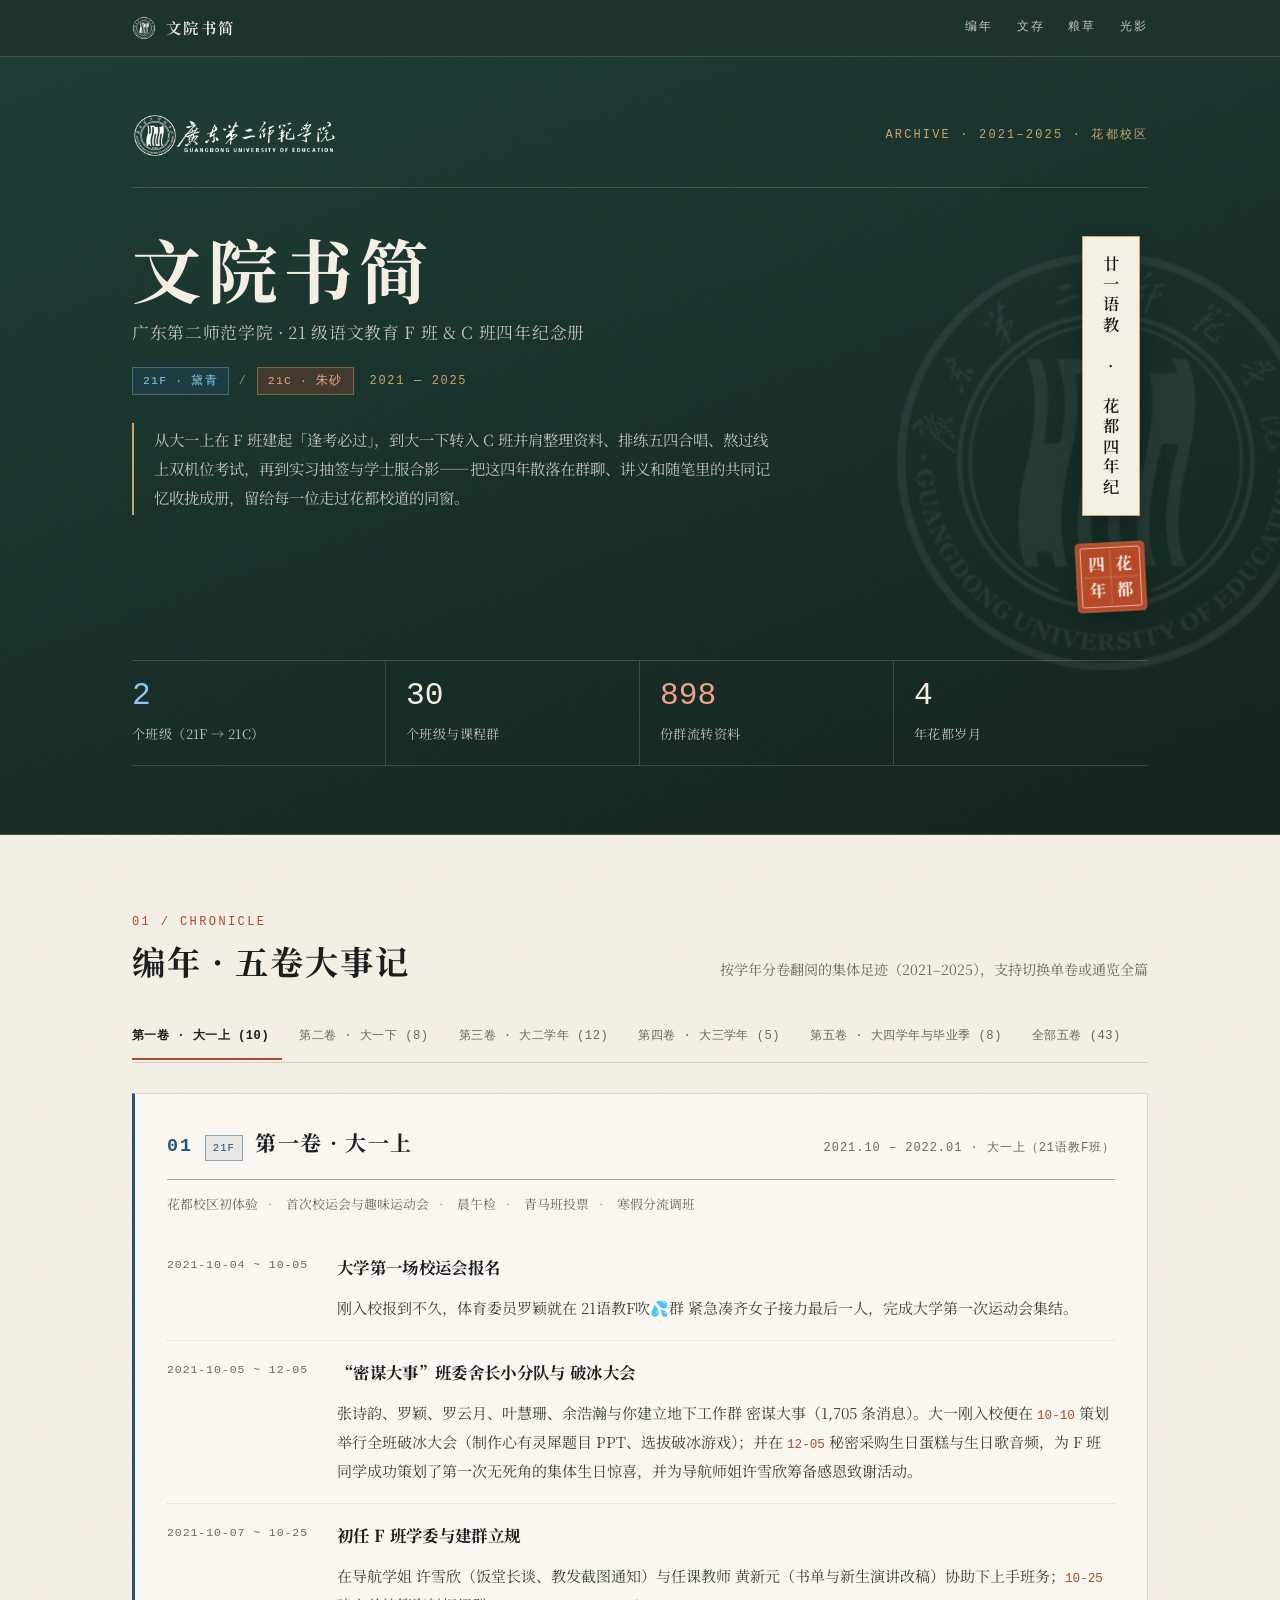
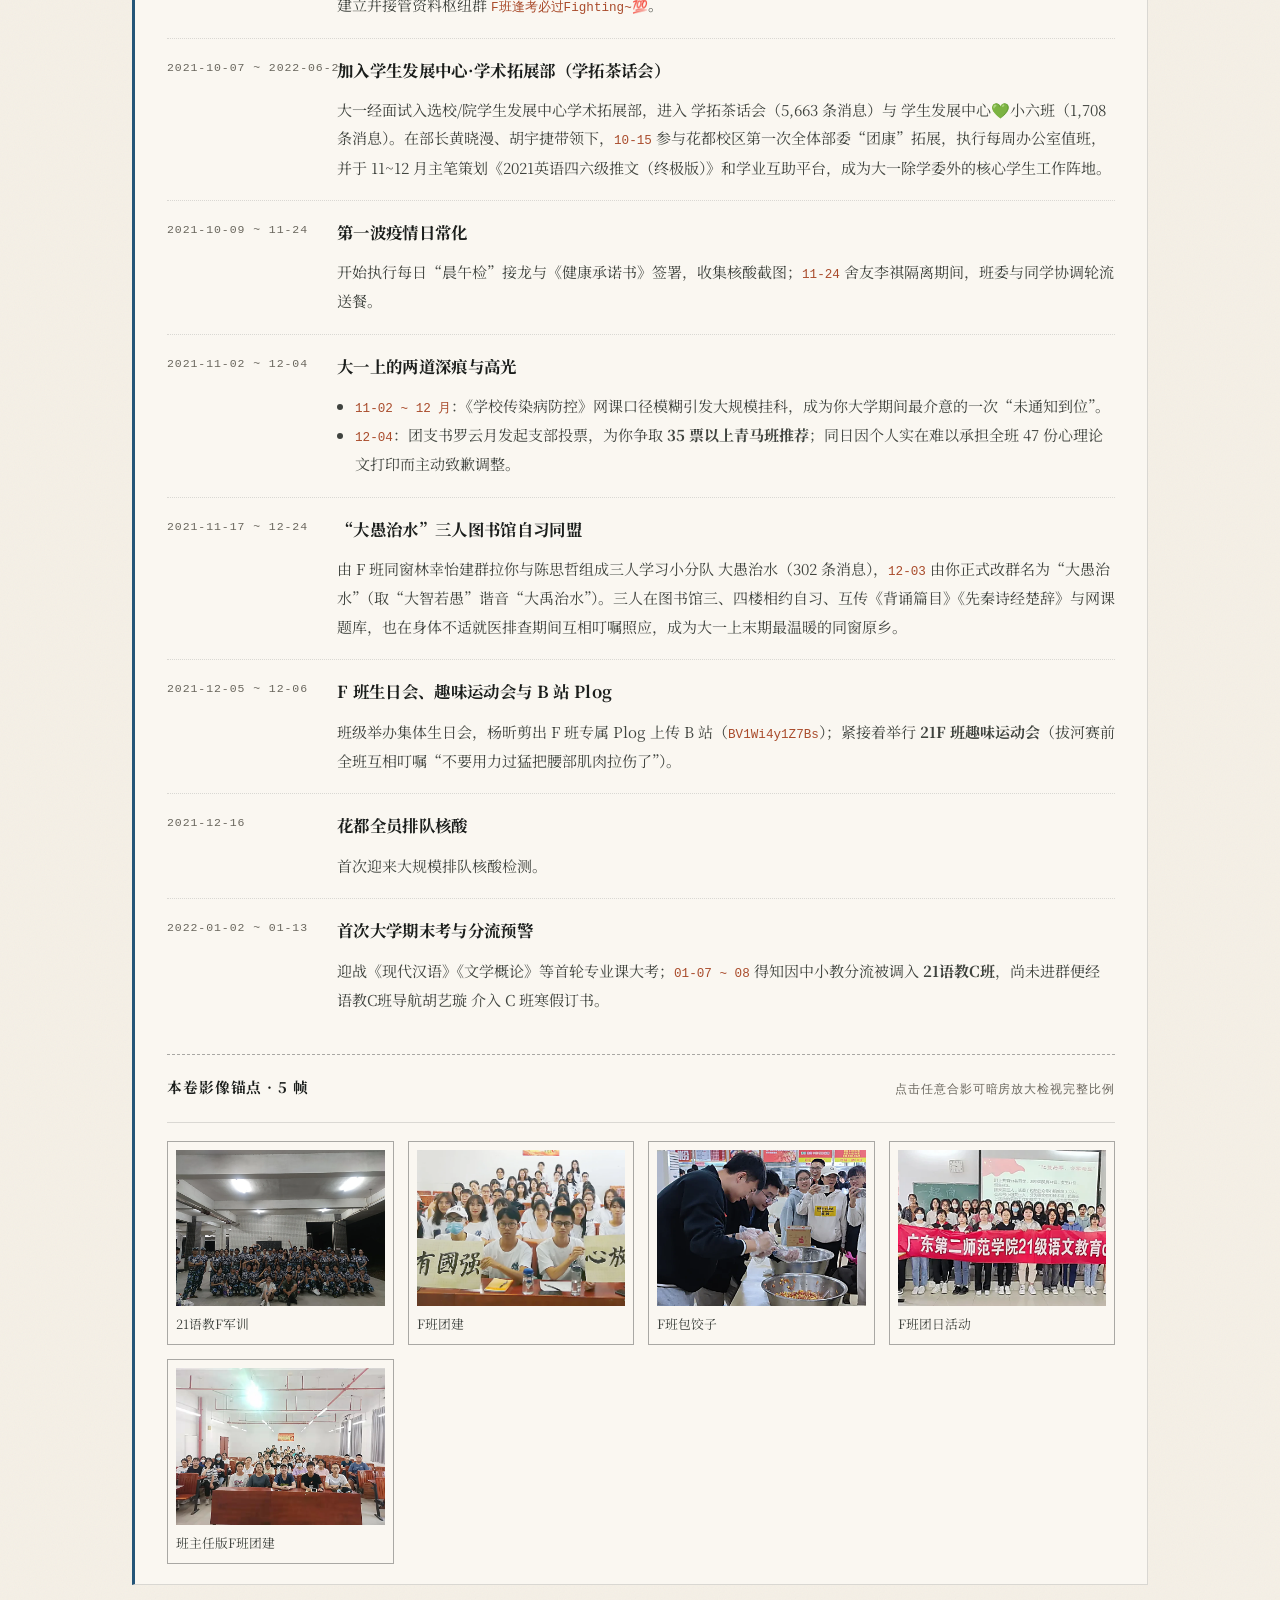
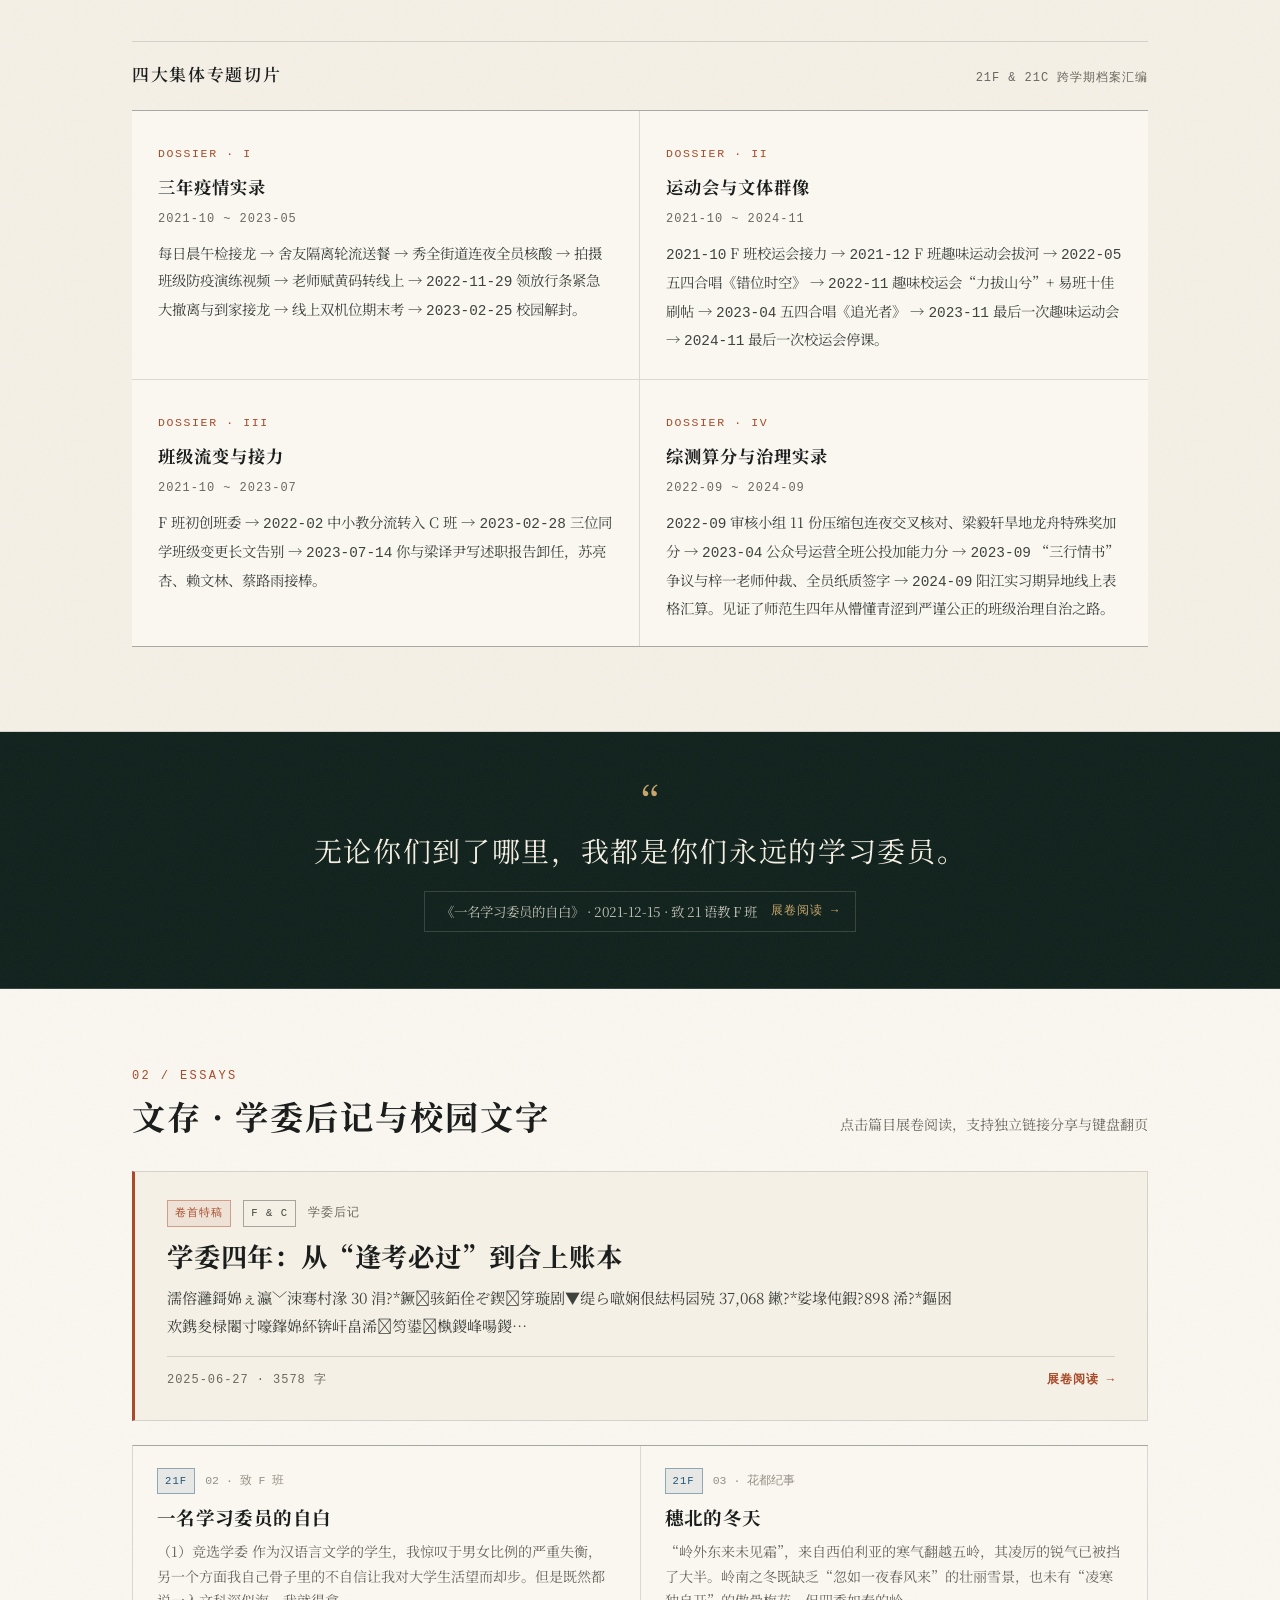
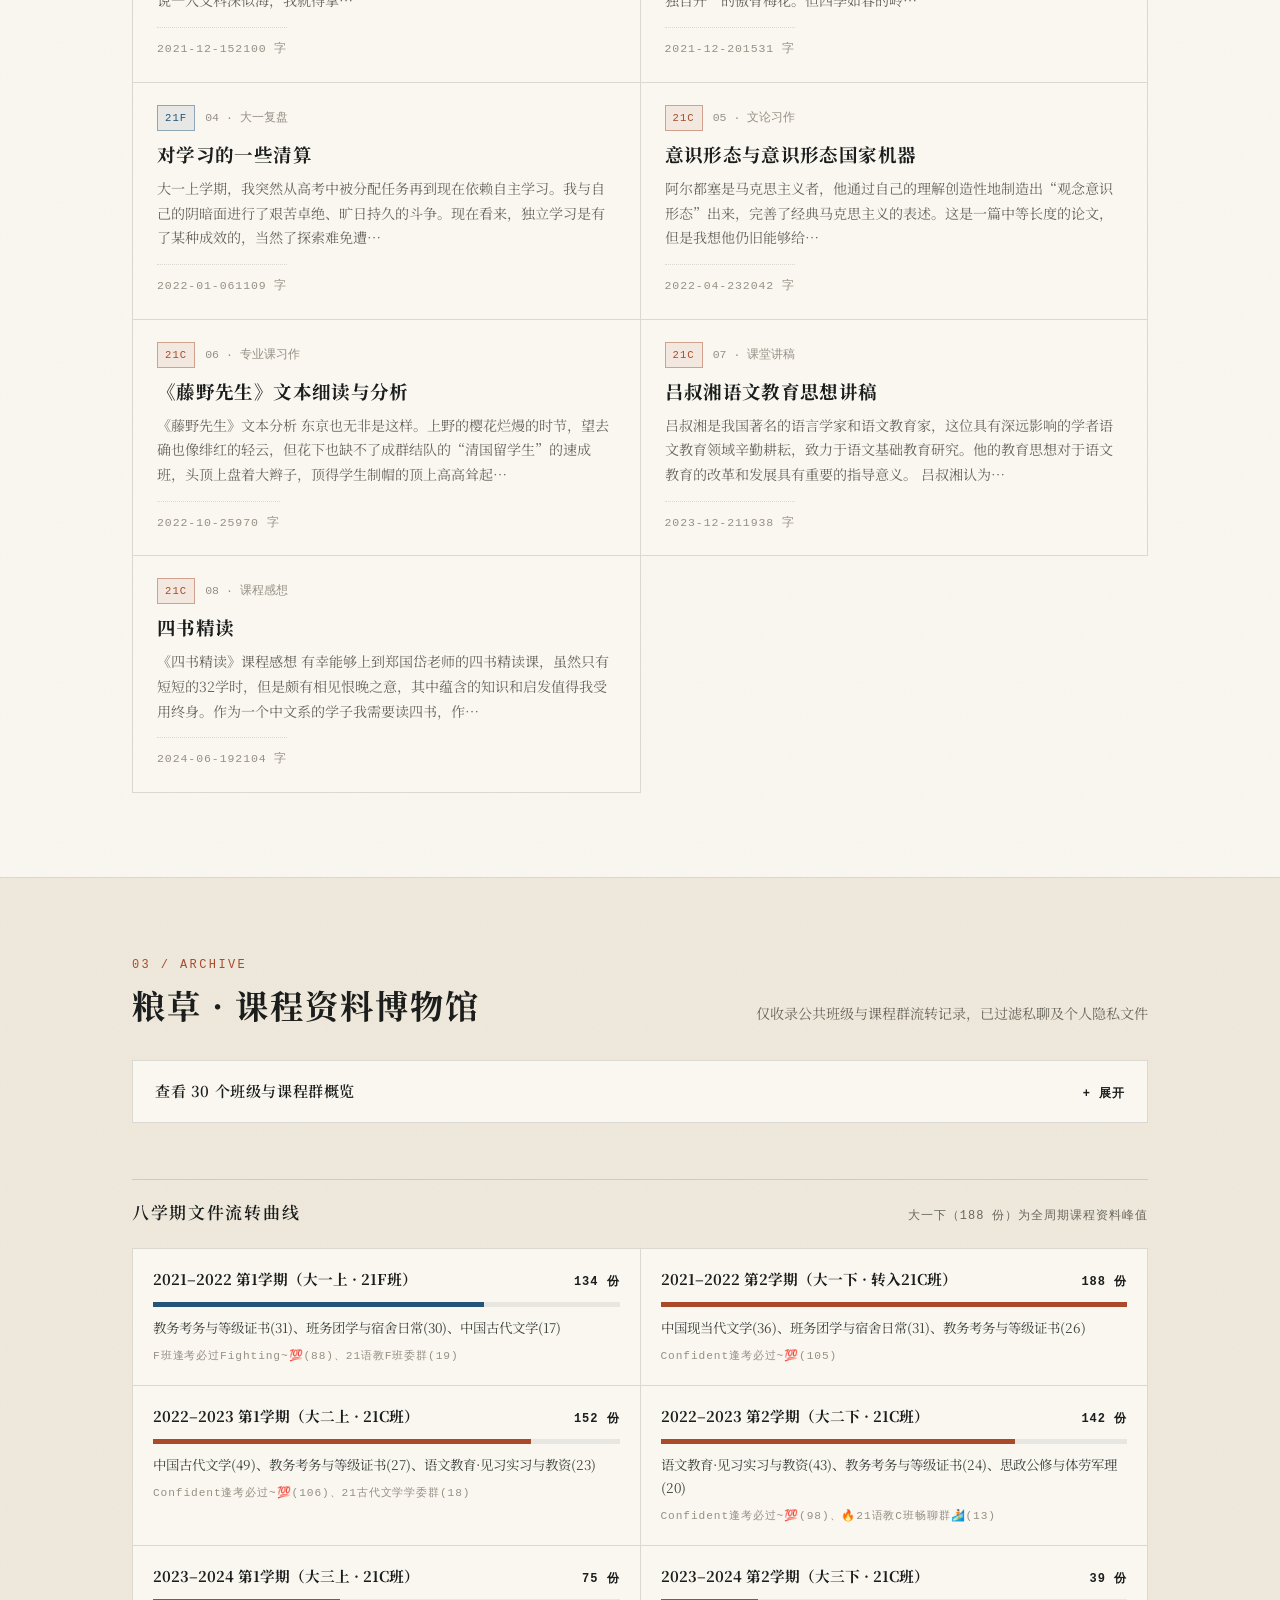
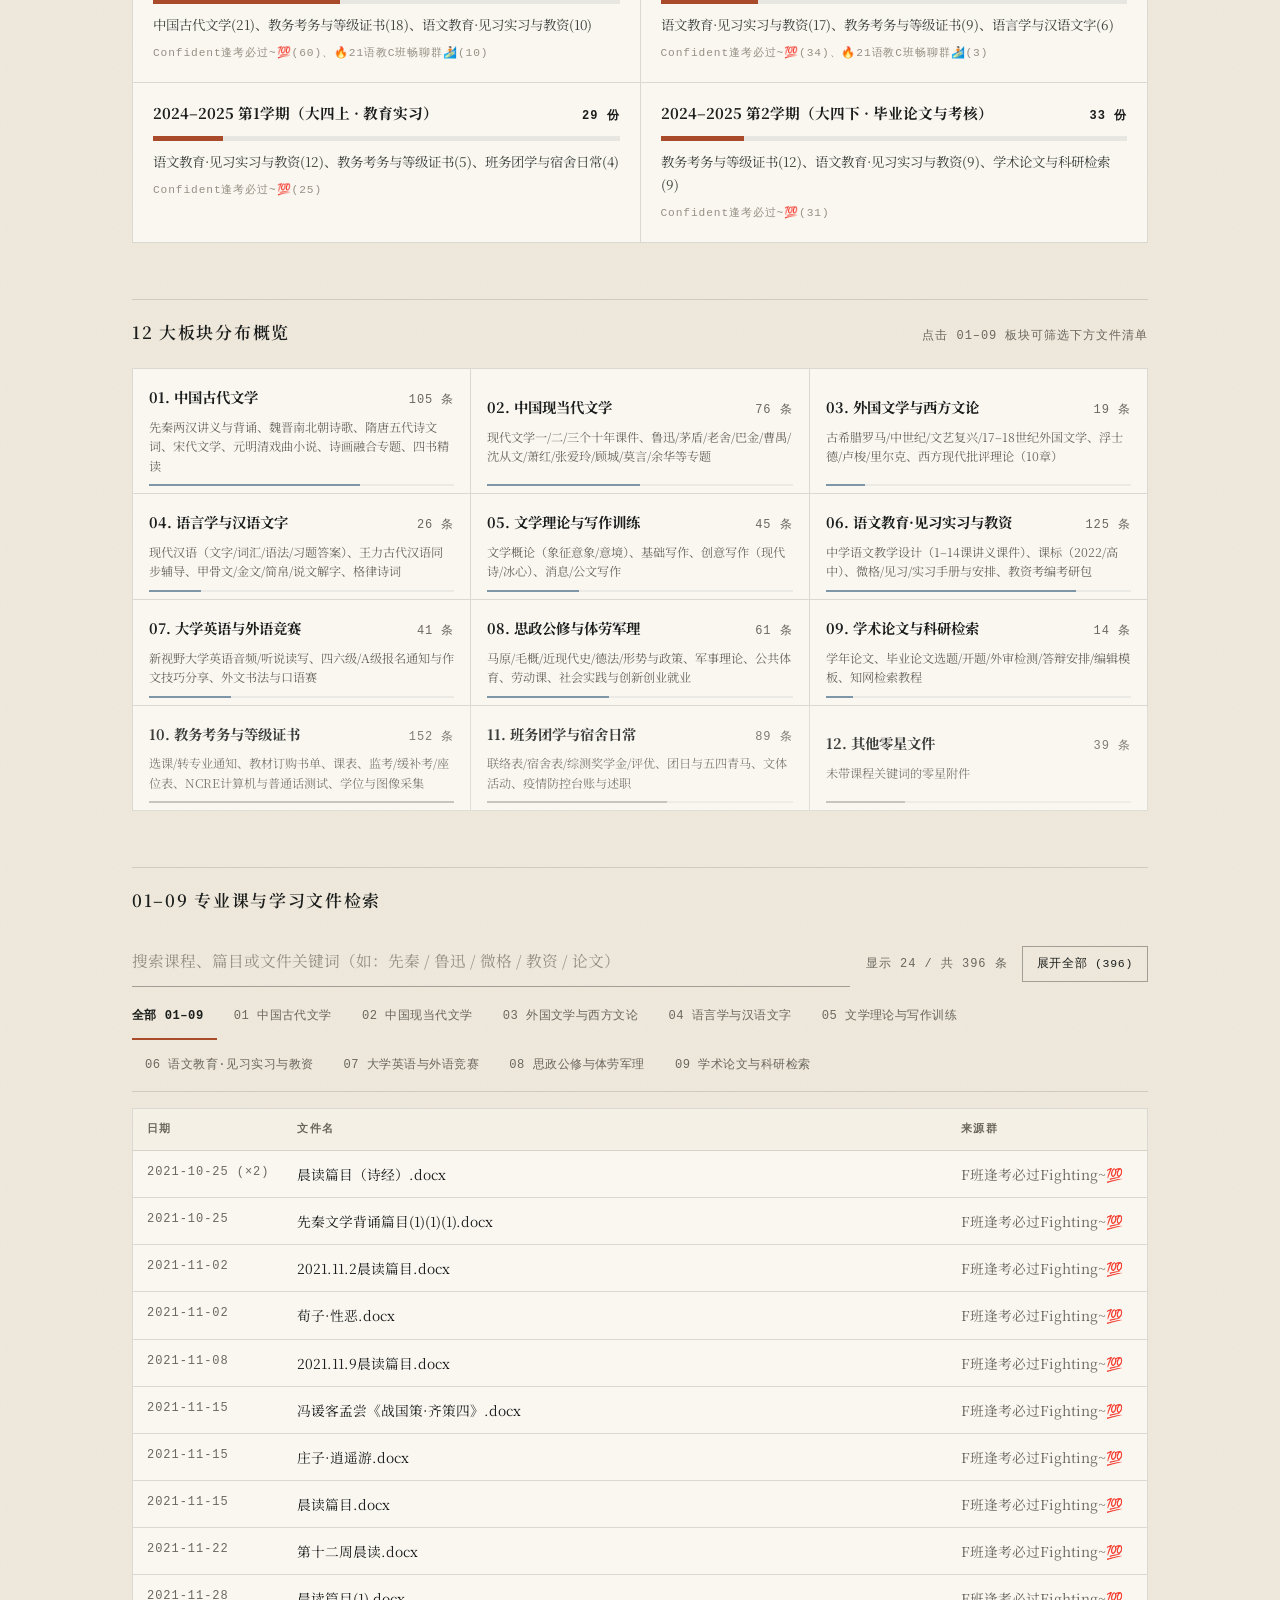
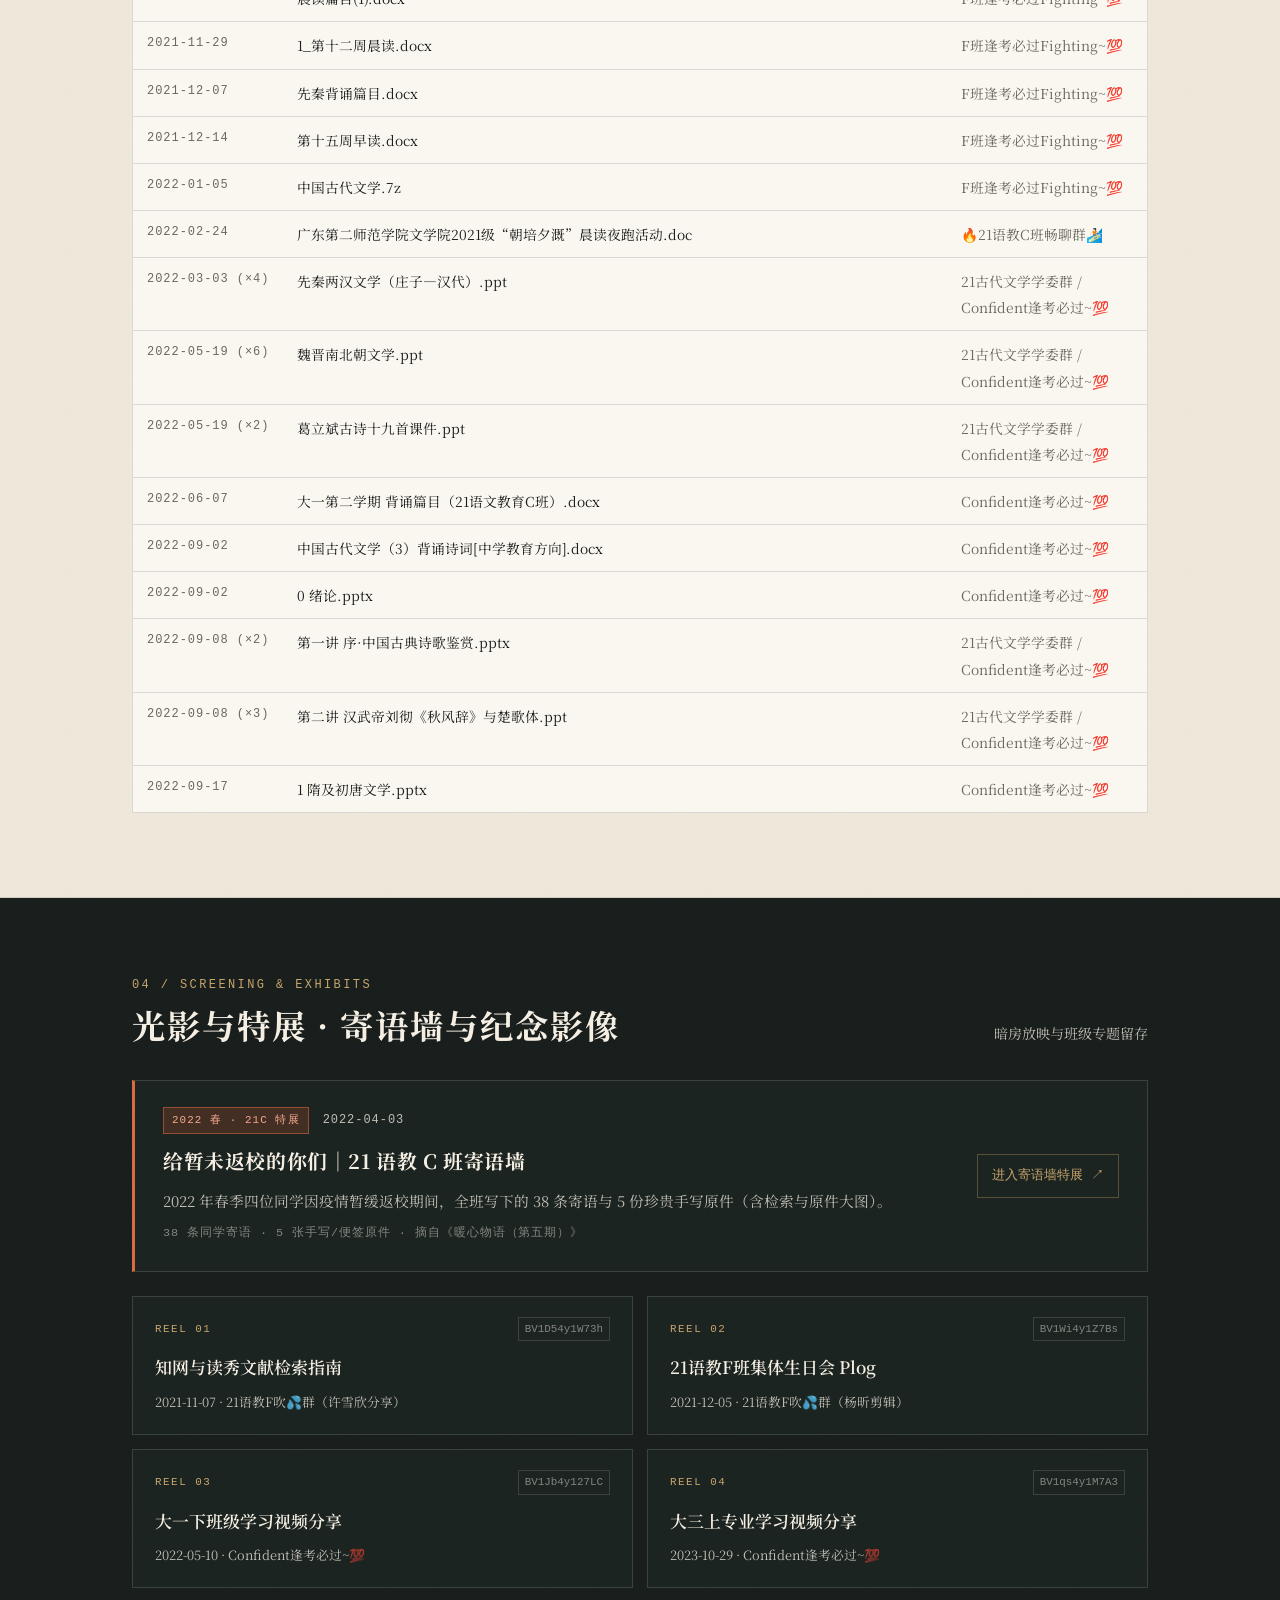
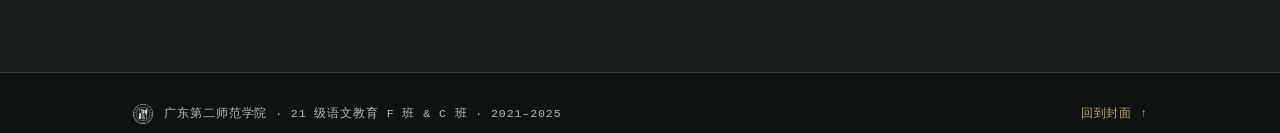
==== site/index.html @ ea283acd "Fully remove submodule and re-add as normal directory" ====
<!doctype html>
<html lang="zh-CN">
<head>
<meta charset="utf-8">
<meta name="viewport" content="width=device-width, initial-scale=1">
<title>文院书简 · 21语教 F &amp; C 班四年纪念册（2021–2025）</title>
<meta name="description" content="2021–2025 广东第二师范学院 21级语文教育 F 班与 C 班大学四年编年大事记、学委手记与专业课程资料博物馆。">
<meta name="robots" content="noindex, nofollow">
<meta property="og:type" content="website">
<meta property="og:title" content="文院书简 · 21语教 F &amp; C 班四年纪念册（2021–2025）">
<meta property="og:description" content="花都校道、逢考必过与共同走过的四年纸页：五卷大事记、寄语墙特展、校园文存与课程资料索引。">
<link rel="icon" href="assets/favicon.svg" type="image/svg+xml">
<meta name="theme-color" content="#142C26">
<link rel="preconnect" href="https://fonts.googleapis.com">
<link rel="preconnect" href="https://fonts.gstatic.com" crossorigin>
<link rel="stylesheet" href="https://fonts.googleapis.com/css2?family=Noto+Serif+SC:wght@400;600;700&display=swap">
<link rel="stylesheet" href="assets/style.css">
</head>
<body>

<header class="site-header">
  <div class="wrap header-inner">
    <a class="brand-wrap" href="#top">
      <img class="header-emblem" src="assets/gdei-emblem.png" alt="" width="24" height="24">
      <span class="brand">文院书简</span>
    </a>
    <nav class="site-nav" aria-label="板块导航">
      <a href="#chronicle" data-nav="chronicle">编年</a>
      <a href="#essays" data-nav="essays">文存</a>
      <a href="#archive" data-nav="archive">粮草</a>
      <a href="#videos" data-nav="videos">光影</a>
    </nav>
  </div>
</header>

<main id="top">
  <section class="hero">
    <img class="hero-watermark" src="assets/gdei-emblem.png" alt="" aria-hidden="true">
    <div class="wrap hero-inner">
      <div class="hero-masthead">
        <img class="gdei-logo" src="assets/gdei-logo.png" alt="广东第二师范学院">
        <span class="mono hero-cat">ARCHIVE · 2021–2025 · 花都校区</span>
      </div>

      <div class="hero-spread">
        <div class="hero-copy">
          <h1>文院书简</h1>
          <p class="hero-sub">广东第二师范学院 · 21 级语文教育 F 班 &amp; C 班四年纪念册</p>
          <p class="hero-marks mono" aria-label="两个班级">
            <span class="mark-pill mark-f">21F · 黛青</span>
            <span class="mark-sep">/</span>
            <span class="mark-pill mark-c">21C · 朱砂</span>
            <span class="mark-years">2021 — 2025</span>
          </p>
          <blockquote class="foreword">
            <p>从大一上在 F 班建起「逢考必过」，到大一下转入 C 班并肩整理资料、排练五四合唱、熬过线上双机位考试，再到实习抽签与学士服合影——把这四年散落在群聊、讲义和随笔里的共同记忆收拢成册，留给每一位走过花都校道的同窗。</p>
          </blockquote>
        </div>

        <aside class="hero-side" aria-label="校刊题签与印章">
          <div class="vertical-slip">廿一语教 · 花都四年纪</div>
          <svg class="hero-seal" viewBox="0 0 80 80" width="74" height="74" role="img" aria-label="花都四年印章">
            <rect x="3" y="3" width="74" height="74" rx="4" fill="#B64928" stroke="#E07D5C" stroke-opacity="0.45" stroke-width="1.5"/>
            <rect x="8" y="8" width="64" height="64" rx="2" fill="none" stroke="#F5EFE3" stroke-opacity="0.72" stroke-width="1"/>
            <line x1="40" y1="10" x2="40" y2="70" stroke="#F5EFE3" stroke-opacity="0.24" stroke-width="1"/>
            <line x1="10" y1="40" x2="70" y2="40" stroke="#F5EFE3" stroke-opacity="0.24" stroke-width="1"/>
            <text x="55" y="32" text-anchor="middle" font-family="'Noto Serif SC', 'STSong', SimSun, serif" font-size="18" font-weight="700" fill="#F5EFE3">花</text>
            <text x="55" y="61" text-anchor="middle" font-family="'Noto Serif SC', 'STSong', SimSun, serif" font-size="18" font-weight="700" fill="#F5EFE3">都</text>
            <text x="25" y="32" text-anchor="middle" font-family="'Noto Serif SC', 'STSong', SimSun, serif" font-size="18" font-weight="700" fill="#F5EFE3">四</text>
            <text x="25" y="61" text-anchor="middle" font-family="'Noto Serif SC', 'STSong', SimSun, serif" font-size="18" font-weight="700" fill="#F5EFE3">年</text>
          </svg>
        </aside>
      </div>

      <div class="stat-ledger" id="stat-pills" aria-label="四年集体印记"></div>
    </div>
  </section>

  <section class="sec sec-paper" id="chronicle" data-band="chronicle">
    <div class="wrap">
      <div class="sec-head">
        <div>
          <span class="sec-kicker mono">01 / CHRONICLE</span>
          <h2>编年 · 五卷大事记</h2>
        </div>
        <p class="sec-desc">按学年分卷翻阅的集体足迹（2021–2025），支持切换单卷或通览全篇</p>
      </div>

      <div class="filter-tabs" id="vol-tabs" role="tablist" aria-label="学年卷次筛选"></div>
      <div class="timeline" id="timeline-list"></div>

      <div class="sub-head">
        <h3>四大集体专题切片</h3>
        <span class="mono muted">21F &amp; 21C 跨学期档案汇编</span>
      </div>
      <div class="theme-grid" id="theme-grid"></div>
    </div>
  </section>

  <aside class="interlude" aria-label="卷间引文">
    <div class="wrap interlude-inner">
      <span class="interlude-mark" aria-hidden="true">“</span>
      <p class="interlude-quote">无论你们到了哪里，我都是你们永远的学习委员。</p>
      <button type="button" class="interlude-cite" data-open-slug="xuewei-zibai">
        <span>《一名学习委员的自白》 · 2021-12-15 · 致 21 语教 F 班</span>
        <span class="mono">展卷阅读 →</span>
      </button>
    </div>
  </aside>

  <section class="sec sec-ivory" id="essays" data-band="essays">
    <div class="wrap">
      <div class="sec-head">
        <div>
          <span class="sec-kicker mono">02 / ESSAYS</span>
          <h2>文存 · 学委后记与校园文字</h2>
        </div>
        <p class="sec-desc">点击篇目展卷阅读，支持独立链接分享与键盘翻页</p>
      </div>
      <div class="essay-lead" id="essay-lead"></div>
      <div class="essay-grid" id="essay-grid"></div>
    </div>
  </section>

  <section class="sec sec-warm" id="archive" data-band="archive">
    <div class="wrap">
      <div class="sec-head">
        <div>
          <span class="sec-kicker mono">03 / ARCHIVE</span>
          <h2>粮草 · 课程资料博物馆</h2>
        </div>
        <p class="sec-desc">仅收录公共班级与课程群流转记录，已过滤私聊及个人隐私文件</p>
      </div>

      <div class="collapsible-box">
        <button type="button" class="toggle-btn" id="groups-toggle" aria-expanded="false">
          <span id="groups-toggle-label">查看 30 个班级与课程群概览</span>
          <span class="mono" id="groups-toggle-icon">+ 展开</span>
        </button>
        <div class="groups-panel" id="groups-panel" hidden>
          <div class="tbl-wrap">
            <table class="groups-table">
              <thead>
                <tr>
                  <th>群聊名称</th>
                  <th>定位 / 角色</th>
                  <th>时间跨度</th>
                  <th class="num">消息数</th>
                  <th class="num">文件数</th>
                </tr>
              </thead>
              <tbody id="groups-tbody"></tbody>
            </table>
          </div>
        </div>
      </div>

      <div class="sub-head">
        <h3>八学期文件流转曲线</h3>
        <span class="mono muted">大一下（188 份）为全周期课程资料峰值</span>
      </div>
      <div class="semester-grid" id="semester-grid"></div>

      <div class="sub-head">
        <h3>12 大板块分布概览</h3>
        <span class="mono muted">点击 01–09 板块可筛选下方文件清单</span>
      </div>
      <div class="cat-chips" id="cat-chips"></div>

      <div class="sub-head">
        <h3>01–09 专业课与学习文件检索</h3>
      </div>
      <div class="archive-toolbar">
        <div class="search-wrap">
          <input type="search" id="file-search" placeholder="搜索课程、篇目或文件关键词（如：先秦 / 鲁迅 / 微格 / 教资 / 论文）" autocomplete="off">
        </div>
        <div class="archive-status">
          <span class="mono muted" id="file-count"></span>
          <button type="button" class="btn-outline" id="file-expand">展开全部</button>
        </div>
      </div>
      <div class="filter-tabs filter-tabs-sm" id="cat-tabs" role="tablist" aria-label="课程分类筛选"></div>
      <div class="tbl-wrap">
        <table class="files-table">
          <thead>
            <tr>
              <th class="col-date">日期</th>
              <th>文件名</th>
              <th class="col-group">来源群</th>
            </tr>
          </thead>
          <tbody id="files-tbody"></tbody>
        </table>
      </div>
    </div>
  </section>

  <section class="sec sec-dark" id="videos" data-band="videos">
    <div class="wrap">
      <div class="sec-head">
        <div>
          <span class="sec-kicker mono">04 / SCREENING &amp; EXHIBITS</span>
          <h2>光影与特展 · 寄语墙与纪念影像</h2>
        </div>
        <p class="sec-desc">暗房放映与班级专题留存</p>
      </div>
      <div class="special-grid" id="special-grid"></div>
      <div class="video-grid" id="video-grid"></div>
    </div>
  </section>
</main>

<footer class="site-footer">
  <div class="wrap footer-inner">
    <div class="footer-brand">
      <img src="assets/gdei-emblem.png" alt="" width="22" height="22">
      <span class="mono">广东第二师范学院 · 21 级语文教育 F 班 &amp; C 班 · 2021–2025</span>
    </div>
    <a class="mono footer-top" href="#top">回到封面 ↑</a>
  </div>
</footer>

<div class="reader" id="reader" hidden role="dialog" aria-modal="true" aria-labelledby="reader-title">
  <div class="reader-bar">
    <div class="reader-progress-track" aria-hidden="true">
      <div class="reader-progress" id="reader-progress"></div>
    </div>
    <div class="wrap reader-bar-inner">
      <div class="reader-bar-left">
        <span class="badge" id="reader-badge"></span>
        <span class="mono muted" id="reader-bar-tag"></span>
      </div>
      <div class="reader-bar-actions">
        <button type="button" class="btn-outline" id="reader-copy">复制链接</button>
        <button type="button" class="btn-outline" id="reader-close">关闭 (Esc)</button>
      </div>
    </div>
  </div>
  <article class="wrap reader-article">
    <header class="reader-head">
      <h2 id="reader-title"></h2>
      <div class="reader-meta mono muted" id="reader-meta"></div>
    </header>
    <div class="reader-body" id="reader-body"></div>
    <nav class="reader-foot" aria-label="文章切换">
      <button type="button" class="btn-outline" id="reader-prev"></button>
      <button type="button" class="btn-outline" id="reader-next"></button>
    </nav>
  </article>
</div>

<script src="assets/data.js"></script>
<script>window.DATA = window.CLASS_ARCHIVE;</script>
<script src="assets/app.js"></script>
</body>
</html>
---- site/assets/style.css ----
/* =========================================================
   21语教 F & C 班 · 大学四年纪念册（方向 A：校刊封皮 + 档案册 + 暗房放映）
   ========================================================= */

/* 引入照片交互增强样式 */
@import url('photo-effects.css');

:root {
  /* 封皮：深松墨绿 + 象牙纸 + 淡金 + 朱砂 */
  --pine: #142C26;
  --pine-deep: #0F211C;
  --pine-mid: #1B3B33;
  --ivory: #F5EFE3;
  --ivory-soft: rgba(245, 239, 227, 0.76);
  --ivory-faint: rgba(245, 239, 227, 0.48);
  --gold: #C7A56B;
  --pine-rule: rgba(245, 239, 227, 0.16);

  /* 正文纸色：米白纸 + 象牙白 + 暖档案纸 */
  --paper: #F5F0E6;
  --paper-light: #FAF7F1;
  --paper-warm: #EFE8DB;
  --ink: #1B1E1C;
  --ink-soft: #3F433E;
  --muted: #6A675E;
  --faint: #969084;
  --rule: rgba(27, 30, 28, 0.14);
  --rule-strong: rgba(27, 30, 28, 0.36);

  /* 双班印记 */
  --f: #245578;
  --c: #A94B2B;
  --f-soft: rgba(36, 85, 120, 0.09);
  --c-soft: rgba(169, 75, 43, 0.09);

  /* 暗房放映区 */
  --dark: #151B19;
  --dark-card: #1C2421;
  --dark-foot: #0E1311;
  --dark-rule: rgba(245, 239, 227, 0.14);

  /* 字体栈：优先云端思源宋体与中易/Mac 华文宋体，避开粗糙默认 SimSun */
  --serif: "Noto Serif SC", "Source Han Serif SC", "STZhongsong", "华文中宋", "Songti SC", "STSong", "FangSong", serif;
  --body-serif: "Noto Serif SC", "Source Han Serif SC", "Songti SC", "STSong", "FangSong", "Microsoft YaHei", serif;
  --mono: "IBM Plex Mono", "Cascadia Mono", "SF Mono", Consolas, monospace;

  --grain: url("data:image/svg+xml,%3Csvg xmlns='http://www.w3.org/2000/svg' width='160' height='160'%3E%3Cfilter id='n'%3E%3CfeTurbulence type='fractalNoise' baseFrequency='0.82' numOctaves='2' stitchTiles='stitch'/%3E%3C/filter%3E%3Crect width='160' height='160' filter='url(%23n)' opacity='0.045'/%3E%3C/svg%3E");
}

* { box-sizing: border-box; }

html {
  scroll-behavior: smooth;
  background: var(--pine);
  color: var(--ink);
  -webkit-text-size-adjust: 100%;
}

body {
  margin: 0;
  background: var(--paper);
  color: var(--ink);
  font-family: var(--body-serif);
  font-size: 16.5px;
  line-height: 1.9;
  font-variant-numeric: tabular-nums;
  -webkit-font-smoothing: antialiased;
}

a { color: inherit; text-decoration: none; }
button, input { font: inherit; color: inherit; }

:focus-visible { outline: 2px solid var(--c); outline-offset: 3px; }

.wrap {
  max-width: 1080px;
  margin-inline: auto;
  padding-inline: 32px;
}

.mono {
  font-family: var(--mono);
  font-size: 0.75rem;
  letter-spacing: 0.08em;
}
.muted { color: var(--muted); }
.num { text-align: right; font-family: var(--mono); }

/* ---------- 页眉：深松墨绿窄条 ---------- */
.site-header {
  position: sticky;
  top: 0;
  z-index: 30;
  background: rgba(20, 44, 38, 0.96);
  backdrop-filter: blur(8px);
  color: var(--ivory);
  border-bottom: 1px solid var(--pine-rule);
}
.header-inner {
  display: flex;
  align-items: center;
  justify-content: space-between;
  gap: 24px;
  padding-block: 13px;
}
.brand-wrap {
  display: inline-flex;
  align-items: center;
  gap: 10px;
  color: var(--ivory);
  white-space: nowrap;
}
.brand-wrap:hover { color: var(--gold); }
.header-emblem {
  display: block;
  width: 24px;
  height: 24px;
  object-fit: contain;
  opacity: 0.92;
}
.brand {
  font-family: var(--serif);
  font-size: 0.96rem;
  font-weight: 600;
  letter-spacing: 0.16em;
}
.site-nav { display: flex; gap: 24px; flex-wrap: wrap; }
.site-nav a {
  color: var(--ivory-soft);
  font-family: var(--mono);
  font-size: 0.74rem;
  letter-spacing: 0.16em;
  padding-block: 3px;
  border-bottom: 1.5px solid transparent;
  transition: color 0.15s, border-color 0.15s;
}
.site-nav a:hover,
.site-nav a[aria-current="page"] {
  color: var(--ivory);
  border-bottom-color: var(--gold);
}

/* ---------- 封面：校刊封皮 ---------- */
.hero {
  position: relative;
  overflow: hidden;
  background-color: var(--pine);
  background-image: var(--grain), linear-gradient(160deg, var(--pine-mid) 0%, var(--pine) 54%, var(--pine-deep) 100%);
  color: var(--ivory);
  padding-block: 56px 68px;
  border-bottom: 1px solid rgba(199, 165, 107, 0.25);
}
.hero-watermark {
  position: absolute;
  right: -56px;
  top: 52%;
  transform: translateY(-50%);
  width: min(460px, 46vw);
  height: auto;
  opacity: 0.065;
  pointer-events: none;
  user-select: none;
}
.hero-inner { position: relative; z-index: 1; }

.hero-masthead {
  display: flex;
  align-items: center;
  justify-content: space-between;
  gap: 20px;
  flex-wrap: wrap;
  padding-bottom: 28px;
  margin-bottom: 44px;
  border-bottom: 1px solid var(--pine-rule);
}
.gdei-logo {
  display: block;
  height: 46px;
  width: auto;
  max-width: 100%;
  object-fit: contain;
}
.hero-cat {
  color: var(--gold);
  letter-spacing: 0.18em;
  white-space: nowrap;
}

.hero-spread {
  display: grid;
  grid-template-columns: minmax(0, 1fr) auto;
  gap: 48px;
  align-items: start;
}
.hero-copy h1 {
  margin: 0 0 12px;
  font-family: var(--serif);
  font-size: clamp(2.6rem, 6.2vw, 4.35rem);
  line-height: 1.06;
  letter-spacing: 0.08em;
  font-weight: 700;
  color: var(--ivory);
}
.hero-sub {
  margin: 0 0 18px;
  font-size: 1.05rem;
  color: var(--ivory-soft);
  letter-spacing: 0.04em;
}
.hero-marks {
  display: flex;
  align-items: center;
  flex-wrap: wrap;
  gap: 10px;
  margin: 0 0 28px;
}
.mark-pill {
  padding: 2px 10px;
  border: 1px solid var(--pine-rule);
  font-size: 0.72rem;
  letter-spacing: 0.1em;
}
.mark-f { color: #8EC5E8; border-color: rgba(142, 197, 232, 0.35); background: rgba(36, 85, 120, 0.25); }
.mark-c { color: #F0A388; border-color: rgba(240, 163, 136, 0.38); background: rgba(169, 75, 43, 0.28); }
.mark-sep { color: var(--ivory-faint); }
.mark-years {
  color: var(--gold);
  margin-left: 6px;
  letter-spacing: 0.14em;
}

.foreword {
  margin: 0;
  padding: 2px 0 2px 20px;
  border-left: 2px solid var(--gold);
  max-width: 42em;
  color: var(--ivory-soft);
  font-size: 0.96rem;
  line-height: 1.9;
}
.foreword p { margin: 0; }

/* 右侧竖排题签 + 朱砂印章 */
.hero-side {
  display: flex;
  flex-direction: column;
  align-items: center;
  gap: 24px;
  padding-top: 4px;
}
.vertical-slip {
  writing-mode: vertical-rl;
  text-orientation: upright;
  padding: 18px 13px;
  background: var(--paper);
  color: var(--ink);
  font-family: var(--serif);
  font-size: 1.02rem;
  font-weight: 600;
  letter-spacing: 0.26em;
  border: 1px solid var(--gold);
  box-shadow: 0 10px 26px rgba(0, 0, 0, 0.22);
}
.hero-seal {
  display: block;
  transform: rotate(-3deg);
  filter: drop-shadow(0 4px 10px rgba(0, 0, 0, 0.24));
}

/* 封面底部数字条 */
.stat-ledger {
  display: grid;
  grid-template-columns: repeat(4, minmax(0, 1fr));
  border-top: 1px solid var(--pine-rule);
  border-bottom: 1px solid var(--pine-rule);
  margin-top: 46px;
}
.stat {
  padding: 18px 20px 18px;
  border-right: 1px solid var(--pine-rule);
}
.stat:first-child { padding-left: 0; }
.stat:last-child { border-right: 0; }
.stat-num {
  display: block;
  font-family: var(--mono);
  font-size: 1.95rem;
  line-height: 1.1;
  color: var(--ivory);
}
.stat-f .stat-num { color: #8EC5E8; }
.stat-c .stat-num { color: #F0A388; }
.stat-label {
  display: block;
  margin-top: 8px;
  font-size: 0.82rem;
  color: var(--ivory-soft);
  letter-spacing: 0.03em;
}

/* ---------- 通用章节节奏 ---------- */
.sec {
  padding-block: 76px 84px;
  border-bottom: 1px solid var(--rule);
  scroll-margin-top: 56px;
  background-image: var(--grain);
}
.sec-paper { background-color: var(--paper); }
.sec-ivory { background-color: var(--paper-light); }
.sec-warm { background-color: var(--paper-warm); }

.sec-head {
  display: flex;
  align-items: flex-end;
  justify-content: space-between;
  gap: 24px;
  flex-wrap: wrap;
  margin-bottom: 34px;
}
.sec-kicker {
  display: block;
  color: var(--c);
  margin-bottom: 8px;
  letter-spacing: 0.2em;
}
.sec-head h2 {
  margin: 0;
  font-family: var(--serif);
  font-size: clamp(1.55rem, 3.4vw, 2.08rem);
  line-height: 1.25;
  letter-spacing: 0.06em;
  font-weight: 700;
}
.sec-desc {
  margin: 0;
  color: var(--muted);
  font-size: 0.88rem;
  max-width: 34em;
  text-align: right;
}
.sub-head {
  display: flex;
  align-items: baseline;
  justify-content: space-between;
  gap: 12px;
  flex-wrap: wrap;
  margin: 56px 0 20px;
  padding-top: 16px;
  border-top: 1px solid var(--rule);
}
.sub-head h3 {
  margin: 0;
  font-family: var(--serif);
  font-size: 1.06rem;
  letter-spacing: 0.1em;
  font-weight: 600;
  color: var(--ink);
}

/* ---------- 标签切换 ---------- */
.filter-tabs {
  display: flex;
  flex-wrap: wrap;
  gap: 6px 4px;
  margin-bottom: 30px;
  border-bottom: 1px solid var(--rule);
  padding-bottom: 2px;
}
.filter-tabs-sm { margin-bottom: 16px; }
.tab-btn {
  padding: 8px 13px 10px;
  border: 0;
  border-bottom: 2px solid transparent;
  background: transparent;
  font-family: var(--mono);
  font-size: 0.76rem;
  letter-spacing: 0.04em;
  color: var(--muted);
  cursor: pointer;
  transition: color 0.15s, border-color 0.15s;
}
.tab-btn:first-child { padding-left: 0; }
.tab-btn:hover { color: var(--ink); }
.tab-btn[aria-selected="true"] {
  color: var(--ink);
  font-weight: 600;
  border-bottom-color: var(--c);
}

/* ---------- 编年：卷次章节 ---------- */
.timeline {
  display: flex;
  flex-direction: column;
  gap: 52px;
}
.vol-block {
  background: var(--paper-light);
  border: 1px solid var(--rule);
  border-left: 3px solid var(--c);
  padding: 28px 32px 20px;
}
.vol-block[data-badge="21F"] {
  border-left-color: var(--f);
}
.vol-header {
  display: flex;
  flex-wrap: wrap;
  align-items: baseline;
  justify-content: space-between;
  gap: 14px;
  padding-bottom: 14px;
  margin-bottom: 12px;
  border-bottom: 1px solid var(--rule-strong);
}
.vol-title-row {
  display: flex;
  align-items: baseline;
  gap: 12px;
  flex-wrap: wrap;
}
.vol-no {
  font-family: var(--mono);
  font-size: 1.15rem;
  font-weight: 700;
  color: var(--c);
  letter-spacing: 0.1em;
}
.vol-block[data-badge="21F"] .vol-no { color: var(--f); }
.vol-title-row h3 {
  margin: 0;
  font-family: var(--serif);
  font-size: 1.32rem;
  letter-spacing: 0.08em;
  font-weight: 700;
}
.vol-header .mono { color: var(--muted); }

.vol-keywords {
  display: flex;
  flex-wrap: wrap;
  gap: 4px 14px;
  margin-bottom: 20px;
  font-size: 0.8rem;
}
.kw-tag {
  color: var(--muted);
  font-size: 0.8rem;
}
.kw-tag:not(:last-child)::after {
  content: "·";
  margin-left: 10px;
  color: var(--faint);
}

.event-list {
  display: flex;
  flex-direction: column;
}
.event-item {
  display: grid;
  grid-template-columns: 146px minmax(0, 1fr);
  gap: 6px 24px;
  padding: 16px 0;
  border-bottom: 1px dotted var(--rule);
}
.event-item:last-child { border-bottom: 0; }
.event-item > .event-head { display: contents; }
.event-date {
  display: block;
  font-family: var(--mono);
  font-size: 0.72rem;
  line-height: 1.7;
  color: var(--muted);
  padding-top: 3px;
  white-space: nowrap;
}
.event-title {
  display: block;
  grid-column: 2;
  font-family: var(--serif);
  font-weight: 700;
  font-size: 1.03rem;
  letter-spacing: 0.02em;
  margin-bottom: 2px;
}
.event-body {
  grid-column: 2;
  font-size: 0.94rem;
  color: var(--ink-soft);
}
.event-body p, .event-body ul { margin: 2px 0; }
.event-body ul { padding-left: 1.2em; }
.event-body code {
  font-family: var(--mono);
  font-size: 0.84em;
  color: var(--c);
}
.event-special-link {
  grid-column: 2;
  display: inline-block;
  margin-top: 8px;
  padding: 6px 12px;
  background: var(--c-soft);
  border-left: 2.5px solid var(--c);
  font-size: 0.86rem;
  color: var(--c);
  letter-spacing: 0.02em;
  transition: background-color 0.15s, color 0.15s;
}
.event-special-link:hover {
  background: var(--c);
  color: var(--ivory);
}

/* 可选卷末胶片照片带（有照片数据时自动出现） */
.vol-photos {
  display: grid;
  grid-template-columns: repeat(auto-fit, minmax(200px, 1fr));
  gap: 14px;
  margin-top: 20px;
  padding-top: 18px;
  border-top: 1px solid var(--rule);
}
.photo-frame {
  margin: 0;
  padding: 8px 8px 12px;
  background: #fff;
  border: 1px solid var(--rule);
}
.photo-frame img {
  display: block;
  width: 100%;
  aspect-ratio: 4 / 3;
  object-fit: cover;
}
.photo-frame figcaption {
  margin-top: 8px;
  font-size: 0.78rem;
  color: var(--muted);
}

/* 2×2 集体专题切片 */
.theme-grid {
  display: grid;
  grid-template-columns: repeat(2, minmax(0, 1fr));
  border-top: 1px solid var(--rule-strong);
  border-bottom: 1px solid var(--rule-strong);
  background: var(--paper-light);
}
.theme-card {
  padding: 24px 26px;
  border-right: 1px solid var(--rule);
}
.theme-card:nth-child(even) { border-right: 0; }
.theme-card:nth-child(n+3) { border-top: 1px solid var(--rule); }
.theme-roman {
  display: inline-block;
  font-family: var(--mono);
  font-size: 0.72rem;
  color: var(--c);
  letter-spacing: 0.14em;
  margin-bottom: 6px;
}
.theme-card h4 {
  margin: 0 0 4px;
  font-family: var(--serif);
  font-size: 1.08rem;
  letter-spacing: 0.06em;
  font-weight: 700;
}
.theme-card .mono {
  display: block;
  margin-bottom: 10px;
  color: var(--muted);
}
.theme-card p {
  margin: 0;
  font-size: 0.9rem;
  line-height: 1.85;
  color: var(--ink-soft);
}

/* ---------- 卷间引文带 ---------- */
.interlude {
  background: var(--pine-deep);
  background-image: var(--grain);
  color: var(--ivory);
  padding-block: 56px;
  border-bottom: 1px solid var(--pine-rule);
}
.interlude-inner {
  text-align: center;
  max-width: 760px;
}
.interlude-mark {
  display: block;
  font-family: var(--serif);
  font-size: 2.6rem;
  line-height: 0.7;
  color: var(--gold);
  margin-bottom: 12px;
}
.interlude-quote {
  margin: 0 0 18px;
  font-family: var(--serif);
  font-size: clamp(1.28rem, 2.8vw, 1.75rem);
  line-height: 1.55;
  letter-spacing: 0.06em;
  color: var(--ivory);
}
.interlude-cite {
  display: inline-flex;
  align-items: center;
  gap: 14px;
  flex-wrap: wrap;
  justify-content: center;
  padding: 7px 16px;
  background: transparent;
  border: 1px solid var(--pine-rule);
  color: var(--ivory-soft);
  font-size: 0.84rem;
  cursor: pointer;
  transition: border-color 0.16s, background-color 0.16s, color 0.16s;
}
.interlude-cite:hover {
  border-color: var(--gold);
  background: rgba(199, 165, 107, 0.12);
  color: var(--ivory);
}
.interlude-cite .mono { color: var(--gold); }

/* ---------- 文存：头版特稿 + 双栏目录 ---------- */
.essay-lead { margin-bottom: 24px; }
.lead-card {
  display: block;
  width: 100%;
  text-align: left;
  padding: 28px 32px;
  background: var(--paper);
  border: 1px solid var(--rule);
  border-left: 3.5px solid var(--c);
  cursor: pointer;
  transition: border-color 0.16s, background-color 0.16s;
}
.lead-card:hover {
  background: var(--paper-warm);
  border-color: var(--ink);
  border-left-color: var(--c);
}
.lead-top {
  display: flex;
  align-items: center;
  gap: 12px;
  flex-wrap: wrap;
  margin-bottom: 12px;
}
.lead-card h3 {
  margin: 0 0 10px;
  font-family: var(--serif);
  font-size: clamp(1.32rem, 2.6vw, 1.65rem);
  line-height: 1.35;
  letter-spacing: 0.03em;
}
.lead-card p {
  margin: 0 0 16px;
  font-size: 0.95rem;
  line-height: 1.85;
  color: var(--ink-soft);
  max-width: 52em;
}
.lead-foot {
  display: flex;
  justify-content: space-between;
  align-items: center;
  flex-wrap: wrap;
  gap: 12px;
  padding-top: 12px;
  border-top: 1px solid var(--rule);
}
.lead-go { color: var(--c); font-weight: 600; }

.essay-grid {
  display: grid;
  grid-template-columns: repeat(2, minmax(0, 1fr));
  border-top: 1px solid var(--rule-strong);
  border-left: 1px solid var(--rule);
}
.essay-card {
  display: flex;
  flex-direction: column;
  width: 100%;
  text-align: left;
  background: var(--paper-light);
  border: 0;
  border-right: 1px solid var(--rule);
  border-bottom: 1px solid var(--rule);
  padding: 22px 24px;
  cursor: pointer;
  transition: background-color 0.15s;
}
.essay-card:hover { background: var(--paper-warm); }
.essay-card-top {
  display: flex;
  align-items: center;
  justify-content: space-between;
  gap: 10px;
  margin-bottom: 10px;
}
.essay-no {
  font-family: var(--mono);
  font-size: 0.72rem;
  color: var(--faint);
}
.essay-card h3 {
  margin: 0 0 8px;
  font-family: var(--serif);
  font-size: 1.16rem;
  line-height: 1.45;
  letter-spacing: 0.02em;
  font-weight: 700;
}
.essay-card p {
  margin: 0 0 14px;
  font-size: 0.88rem;
  line-height: 1.75;
  color: var(--muted);
  flex: 1;
}
.essay-card-foot {
  display: flex;
  justify-content: space-between;
  align-items: baseline;
  font-size: 0.72rem;
  color: var(--faint);
  padding-top: 10px;
  border-top: 1px dotted var(--rule);
}

/* ---------- 徽标：方形印戳 ---------- */
.badge {
  display: inline-block;
  font-family: var(--mono);
  font-size: 0.66rem;
  letter-spacing: 0.1em;
  padding: 2px 7px;
  border: 1px solid var(--rule-strong);
  background: transparent;
  color: var(--ink-soft);
  white-space: nowrap;
}
.badge-21f { color: var(--f); border-color: rgba(36, 85, 120, 0.45); background: var(--f-soft); }
.badge-21c { color: var(--c); border-color: rgba(169, 75, 43, 0.45); background: var(--c-soft); }

/* ---------- 粮草：资料博物馆 + 可视化曲线 ---------- */
.collapsible-box {
  background: var(--paper-light);
  border: 1px solid var(--rule);
  overflow: hidden;
}
.toggle-btn {
  width: 100%;
  display: flex;
  justify-content: space-between;
  align-items: baseline;
  gap: 16px;
  padding: 16px 22px;
  background: transparent;
  border: 0;
  cursor: pointer;
  font-size: 0.94rem;
  font-weight: 600;
  letter-spacing: 0.04em;
}
.toggle-btn:hover { background: var(--paper); }
.groups-panel {
  border-top: 1px solid var(--rule);
  padding: 0 20px 12px;
}

.semester-grid {
  display: grid;
  grid-template-columns: repeat(2, minmax(0, 1fr));
  border-top: 1px solid var(--rule);
  border-left: 1px solid var(--rule);
  background: var(--paper-light);
}
.sem-card {
  border-right: 1px solid var(--rule);
  border-bottom: 1px solid var(--rule);
  padding: 16px 20px 18px;
}
.sem-top {
  display: flex;
  justify-content: space-between;
  gap: 10px;
  align-items: baseline;
  margin-bottom: 8px;
}
.sem-top strong { flex: 1 1 auto; min-width: 0; font-size: 0.92rem; }
.sem-top .mono { flex: 0 0 auto; white-space: nowrap; color: var(--ink); font-weight: 600; }
.sem-bar-track {
  height: 5px;
  width: 100%;
  background: rgba(27, 30, 28, 0.08);
  margin-bottom: 10px;
}
.sem-bar-fill {
  height: 100%;
  background: var(--c);
}
.sem-bar-fill.bar-f { background: var(--f); }
.sem-summary {
  margin: 0 0 6px;
  font-size: 0.84rem;
  line-height: 1.7;
  color: var(--ink-soft);
}
.sem-groups {
  margin: 0;
  font-size: 0.7rem;
  color: var(--faint);
}

.cat-chips {
  display: grid;
  grid-template-columns: repeat(3, minmax(0, 1fr));
  border-top: 1px solid var(--rule);
  border-left: 1px solid var(--rule);
  background: var(--paper-light);
}
.cat-chip {
  position: relative;
  text-align: left;
  background: transparent;
  border: 0;
  border-right: 1px solid var(--rule);
  border-bottom: 1px solid var(--rule);
  padding: 14px 16px 18px;
  cursor: pointer;
  transition: background-color 0.15s;
}
.cat-chip[data-clickable="true"]:hover { background: var(--paper); }
.cat-chip[data-clickable="false"] { cursor: default; opacity: 0.85; }
.cat-chip-head {
  display: flex;
  justify-content: space-between;
  align-items: baseline;
  gap: 10px;
  margin-bottom: 5px;
}
.cat-chip-head .mono { flex: 0 0 auto; white-space: nowrap; }
.cat-chip-title { flex: 1 1 auto; min-width: 0; font-weight: 700; font-size: 0.9rem; }
.cat-chip-desc {
  margin: 0;
  font-size: 0.76rem;
  line-height: 1.6;
  color: var(--muted);
}
.cat-bar-track {
  position: absolute;
  left: 16px;
  right: 16px;
  bottom: 7px;
  height: 2px;
  background: rgba(27, 30, 28, 0.06);
}
.cat-bar-fill {
  height: 100%;
  background: var(--f);
  opacity: 0.55;
}
.cat-chip[data-clickable="false"] .cat-bar-fill { background: var(--muted); opacity: 0.35; }

.archive-toolbar {
  display: flex;
  flex-wrap: wrap;
  gap: 16px;
  align-items: baseline;
  justify-content: space-between;
  margin: 20px 0 10px;
}
.search-wrap { flex: 1 1 320px; }
input[type="search"] {
  width: 100%;
  padding: 10px 4px 10px 0;
  border: 0;
  border-bottom: 1px solid var(--rule-strong);
  background: transparent;
  font-size: 0.98rem;
}
input[type="search"]::placeholder { color: var(--faint); }
input[type="search"]:focus { border-bottom-color: var(--c); outline: none; }
.archive-status { display: flex; align-items: baseline; gap: 14px; }

.btn-outline {
  padding: 6px 14px;
  border: 1px solid var(--rule-strong);
  background: transparent;
  font-family: var(--mono);
  font-size: 0.72rem;
  letter-spacing: 0.06em;
  cursor: pointer;
  white-space: nowrap;
  transition: background-color 0.15s, color 0.15s;
}
.btn-outline:hover:not(:disabled) { background: var(--ink); color: var(--paper); }
.btn-outline:disabled { opacity: 0.4; cursor: not-allowed; }

.tbl-wrap {
  width: 100%;
  overflow-x: auto;
  background: var(--paper-light);
  border: 1px solid var(--rule);
}
table {
  width: 100%;
  border-collapse: collapse;
  font-size: 0.86rem;
}
th, td {
  padding: 10px 14px;
  border-bottom: 1px solid var(--rule);
  text-align: left;
  vertical-align: top;
}
th {
  background: var(--paper);
  font-weight: 600;
  font-family: var(--mono);
  font-size: 0.68rem;
  letter-spacing: 0.12em;
  color: var(--muted);
  text-transform: uppercase;
}
tr:last-child td { border-bottom: 0; }
.col-date { width: 128px; white-space: nowrap; }
.col-group { width: 200px; }
.fname-cell { word-break: break-word; font-size: 0.86rem; }
.empty-cell { text-align: center; padding: 36px; color: var(--faint); font-size: 0.86rem; }

/* ---------- 光影与特展：深色暗房放映区 ---------- */
.sec-dark {
  background-color: var(--dark);
  background-image: var(--grain);
  color: var(--ivory);
  border-bottom: 1px solid var(--dark-rule);
}
.sec-dark .sec-kicker { color: var(--gold); }
.sec-dark .sec-head h2 { color: var(--ivory); }
.sec-dark .sec-desc { color: var(--ivory-soft); }

.special-grid {
  display: block;
  margin-bottom: 24px;
}
.special-card {
  display: grid;
  grid-template-columns: minmax(0, 1fr) auto;
  align-items: center;
  gap: 16px 28px;
  padding: 26px 28px;
  background: var(--dark-card);
  border: 1px solid var(--dark-rule);
  border-left: 3.5px solid #D96B43;
  color: var(--ivory);
  transition: border-color 0.16s, background-color 0.16s;
}
.special-card:hover {
  border-color: var(--gold);
  border-left-color: #D96B43;
  background: #232E2A;
  color: var(--ivory);
}
.special-card-top {
  display: flex;
  flex-wrap: wrap;
  align-items: center;
  gap: 8px 14px;
  margin-bottom: 8px;
}
.seal-tag {
  display: inline-block;
  font-family: var(--mono);
  font-size: 0.68rem;
  letter-spacing: 0.1em;
  padding: 2px 8px;
  background: rgba(178, 76, 42, 0.25);
  border: 1px solid rgba(217, 107, 67, 0.55);
  color: #F4A98E;
}
.special-card-top .mono { color: var(--ivory-soft); }
.special-card h4 {
  margin: 0 0 8px;
  font-family: var(--serif);
  font-size: 1.24rem;
  letter-spacing: 0.03em;
  color: var(--ivory);
}
.special-card-desc {
  margin: 0 0 8px;
  font-size: 0.92rem;
  color: var(--ivory-soft);
  line-height: 1.8;
}
.special-card-meta {
  margin: 0;
  font-size: 0.74rem;
  color: var(--ivory-faint);
}
.special-card-arrow {
  font-family: var(--mono);
  font-size: 0.84rem;
  color: var(--gold);
  white-space: nowrap;
  padding: 8px 14px;
  border: 1px solid rgba(199, 165, 107, 0.35);
}

.video-grid {
  display: grid;
  grid-template-columns: repeat(2, minmax(0, 1fr));
  gap: 14px;
}
.video-card {
  display: block;
  padding: 20px 22px;
  background: var(--dark-card);
  border: 1px solid var(--dark-rule);
  color: var(--ivory);
  transition: border-color 0.15s, background-color 0.15s;
}
.video-card:hover {
  border-color: var(--gold);
  background: #232E2A;
  color: var(--ivory);
}
.video-reel-row {
  display: flex;
  justify-content: space-between;
  align-items: center;
  gap: 10px;
  margin-bottom: 10px;
}
.reel-no {
  font-family: var(--mono);
  font-size: 0.68rem;
  letter-spacing: 0.14em;
  color: var(--gold);
}
.video-bvid {
  font-family: var(--mono);
  font-size: 0.68rem;
  color: var(--ivory-faint);
  border: 1px solid var(--dark-rule);
  padding: 1px 6px;
}
.video-card h4 {
  margin: 0 0 6px;
  font-family: var(--serif);
  font-size: 1.06rem;
  font-weight: 600;
  color: var(--ivory);
}
.video-card p {
  margin: 0;
  font-size: 0.8rem;
  color: var(--ivory-soft);
}

/* ---------- 光影相册网格 ---------- */
.photo-gallery {
  display: block;
  margin-top: 32px;
}
.photo-gallery[hidden] {
  display: none !important;
}
.photo-grid {
  display: grid;
  grid-template-columns: repeat(auto-fill, minmax(220px, 1fr));
  gap: 16px;
  margin-top: 16px;
}
.photo-grid img {
  width: 100%;
  aspect-ratio: 4 / 3;
  object-fit: cover;
  border-radius: 6px;
  display: block;
  border: 1px solid var(--dark-rule);
  background: var(--dark-card);
  transition: transform 0.2s ease, border-color 0.2s ease, box-shadow 0.2s ease;
}
.photo-grid img:hover {
  transform: translateY(-2px);
  border-color: var(--gold);
  box-shadow: 0 6px 16px rgba(0, 0, 0, 0.35);
}

/* ---------- 页脚 ---------- */
.site-footer {
  background: var(--dark-foot);
  color: var(--ivory-soft);
  padding-block: 30px;
}
.footer-inner {
  display: flex;
  justify-content: space-between;
  align-items: center;
  flex-wrap: wrap;
  gap: 14px;
}
.footer-brand {
  display: inline-flex;
  align-items: center;
  gap: 10px;
}
.footer-brand img { opacity: 0.82; }
.footer-brand .mono, .footer-top { font-size: 0.72rem; letter-spacing: 0.08em; }
.footer-top { color: var(--gold); }
.footer-top:hover { color: var(--ivory); }

/* ---------- 阅读器：单独一页纸 ---------- */
.reader {
  position: fixed;
  inset: 0;
  z-index: 60;
  background: var(--paper-light);
  overflow-y: auto;
}
.reader[hidden] { display: none; }
.reader-bar {
  position: sticky;
  top: 0;
  z-index: 10;
  background: rgba(250, 247, 241, 0.96);
  backdrop-filter: blur(8px);
  border-bottom: 1px solid var(--rule);
}
.reader-progress-track {
  height: 2px;
  width: 100%;
  background: transparent;
}
.reader-progress {
  height: 100%;
  width: 0%;
  background: var(--c);
  transition: width 0.08s linear;
}
.reader-bar-inner {
  display: flex;
  align-items: center;
  justify-content: space-between;
  gap: 12px;
  padding-block: 11px;
}
.reader-bar-left, .reader-bar-actions {
  display: flex;
  align-items: center;
  gap: 10px;
}
.reader-article {
  max-width: 720px;
  padding-block: 48px 96px;
}
.reader-head {
  padding-bottom: 22px;
  margin-bottom: 30px;
  border-bottom: 1px solid var(--rule-strong);
}
.reader-head h2 {
  margin: 0 0 12px;
  font-family: var(--serif);
  font-size: clamp(1.5rem, 3vw, 2.05rem);
  line-height: 1.3;
}
.reader-meta {
  display: flex;
  flex-wrap: wrap;
  gap: 6px 20px;
  font-size: 0.74rem;
  color: var(--muted);
}
.reader-body p { margin: 0 0 0.7em; text-indent: 2em; }
.reader-body h3 {
  margin: 2em 0 0.7em;
  font-family: var(--serif);
  font-size: 1.24rem;
  letter-spacing: 0.04em;
  text-indent: 0;
}
.reader-body h4 { margin: 1.5em 0 0.5em; font-size: 1.06rem; text-indent: 0; }
.reader-body blockquote {
  margin: 1.5em 0;
  padding: 6px 0 6px 18px;
  border-left: 2.5px solid var(--c);
  color: var(--ink-soft);
}
.reader-body blockquote p { margin: 0; text-indent: 2em; }
.reader-body ul, .reader-body ol { margin: 0 0 1.1em; padding-left: 1.5em; }
.reader-body li { margin-bottom: 0.3em; }
.reader-body hr { border: 0; border-top: 1px solid var(--rule); margin: 2em 0; }
.reader-body code {
  font-family: var(--mono);
  font-size: 0.84em;
  color: var(--c);
}
.reader-body .tbl-wrap { margin: 1.4em 0; }

.reader-foot {
  display: flex;
  justify-content: space-between;
  gap: 14px;
  flex-wrap: wrap;
  margin-top: 56px;
  padding-top: 20px;
  border-top: 1px solid var(--rule);
}

@media (prefers-reduced-motion: reduce) {
  html { scroll-behavior: auto; }
}

/* ---------- 响应式断点 ---------- */
@media (max-width: 860px) {
  .wrap { padding-inline: 22px; }
  .hero-spread { grid-template-columns: minmax(0, 1fr); gap: 28px; }
  .hero-side { flex-direction: row; justify-content: flex-start; gap: 20px; }
  .vertical-slip { writing-mode: horizontal-tb; padding: 8px 16px; letter-spacing: 0.14em; }
  .stat-ledger { grid-template-columns: repeat(2, minmax(0, 1fr)); }
  .stat:nth-child(2) { border-right: 0; }
  .stat:nth-child(3) { padding-left: 0; border-top: 1px solid var(--pine-rule); }
  .stat:nth-child(4) { border-top: 1px solid var(--pine-rule); }
  .cat-chips { grid-template-columns: 1fr 1fr; }
  .essay-grid, .video-grid { grid-template-columns: 1fr; }
  .sec-desc { text-align: left; }
  .event-item { grid-template-columns: 120px minmax(0, 1fr); gap: 4px 16px; }
}

@media (max-width: 640px) {
  .wrap { padding-inline: 18px; }
  .site-nav { gap: 16px; }
  .hero { padding-block: 36px 48px; }
  .gdei-logo { height: 34px; }
  .hero-masthead { margin-bottom: 28px; padding-bottom: 18px; }
  .sec { padding-block: 52px 58px; }
  .vol-block { padding: 20px 16px 14px; }
  .theme-grid, .semester-grid, .cat-chips { grid-template-columns: 1fr; }
  .theme-card { border-right: 0; border-top: 0; border-bottom: 1px solid var(--rule); padding: 18px 0; }
  .theme-card:last-child { border-bottom: 0; }
  .event-item { grid-template-columns: minmax(0, 1fr); gap: 3px; }
  .event-date { white-space: normal; padding-top: 0; font-size: 0.7rem; color: var(--faint); }
  .event-title, .event-body, .event-special-link { grid-column: 1; }
  .lead-card { padding: 20px 18px; }
  .special-card { grid-template-columns: minmax(0, 1fr); padding: 20px 18px; }
  .special-card-arrow { justify-self: start; }
  .col-group { display: none; }
  .groups-table { min-width: 0; font-size: 0.8rem; }
  .groups-table th:nth-child(2), .groups-table td:nth-child(2) { display: none; }
  .files-table { min-width: 440px; }
  .photo-grid { grid-template-columns: repeat(2, minmax(0, 1fr)); gap: 10px; }
  .reader-article { padding-block: 32px 68px; }
}
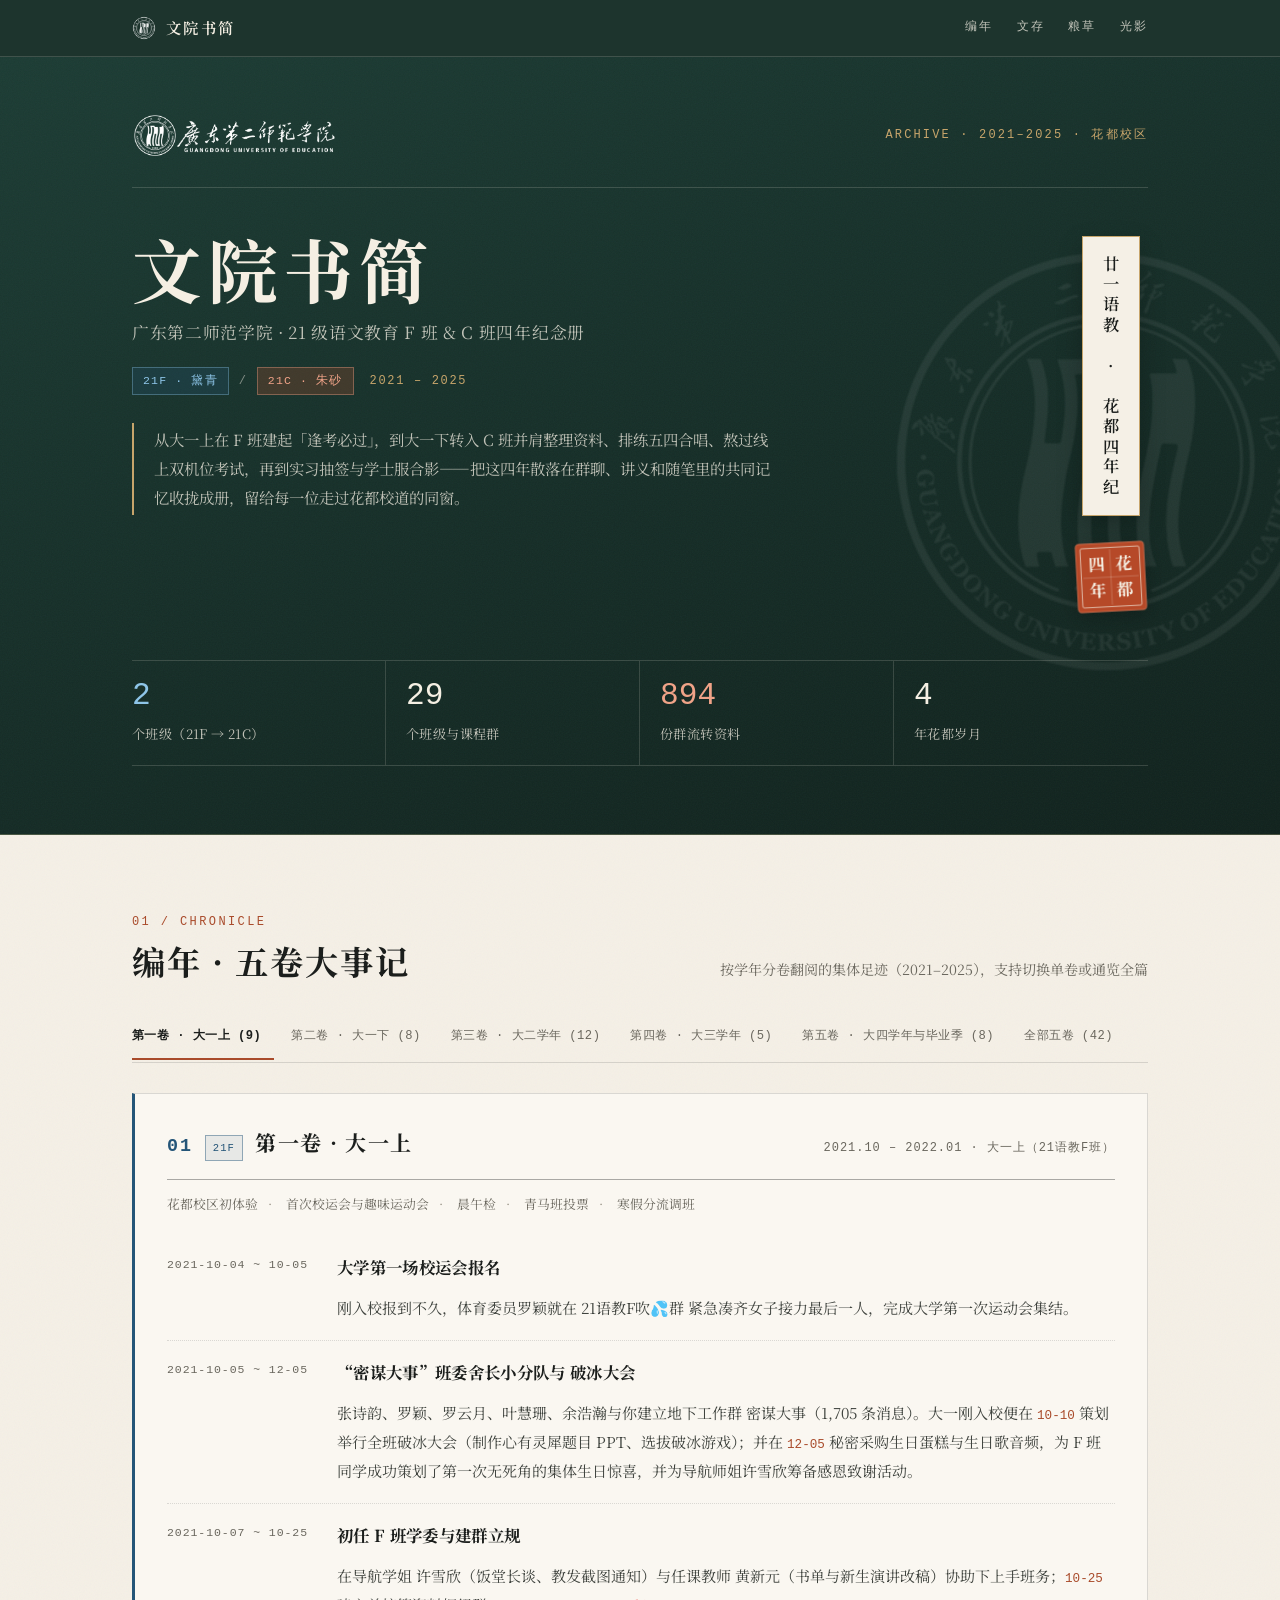
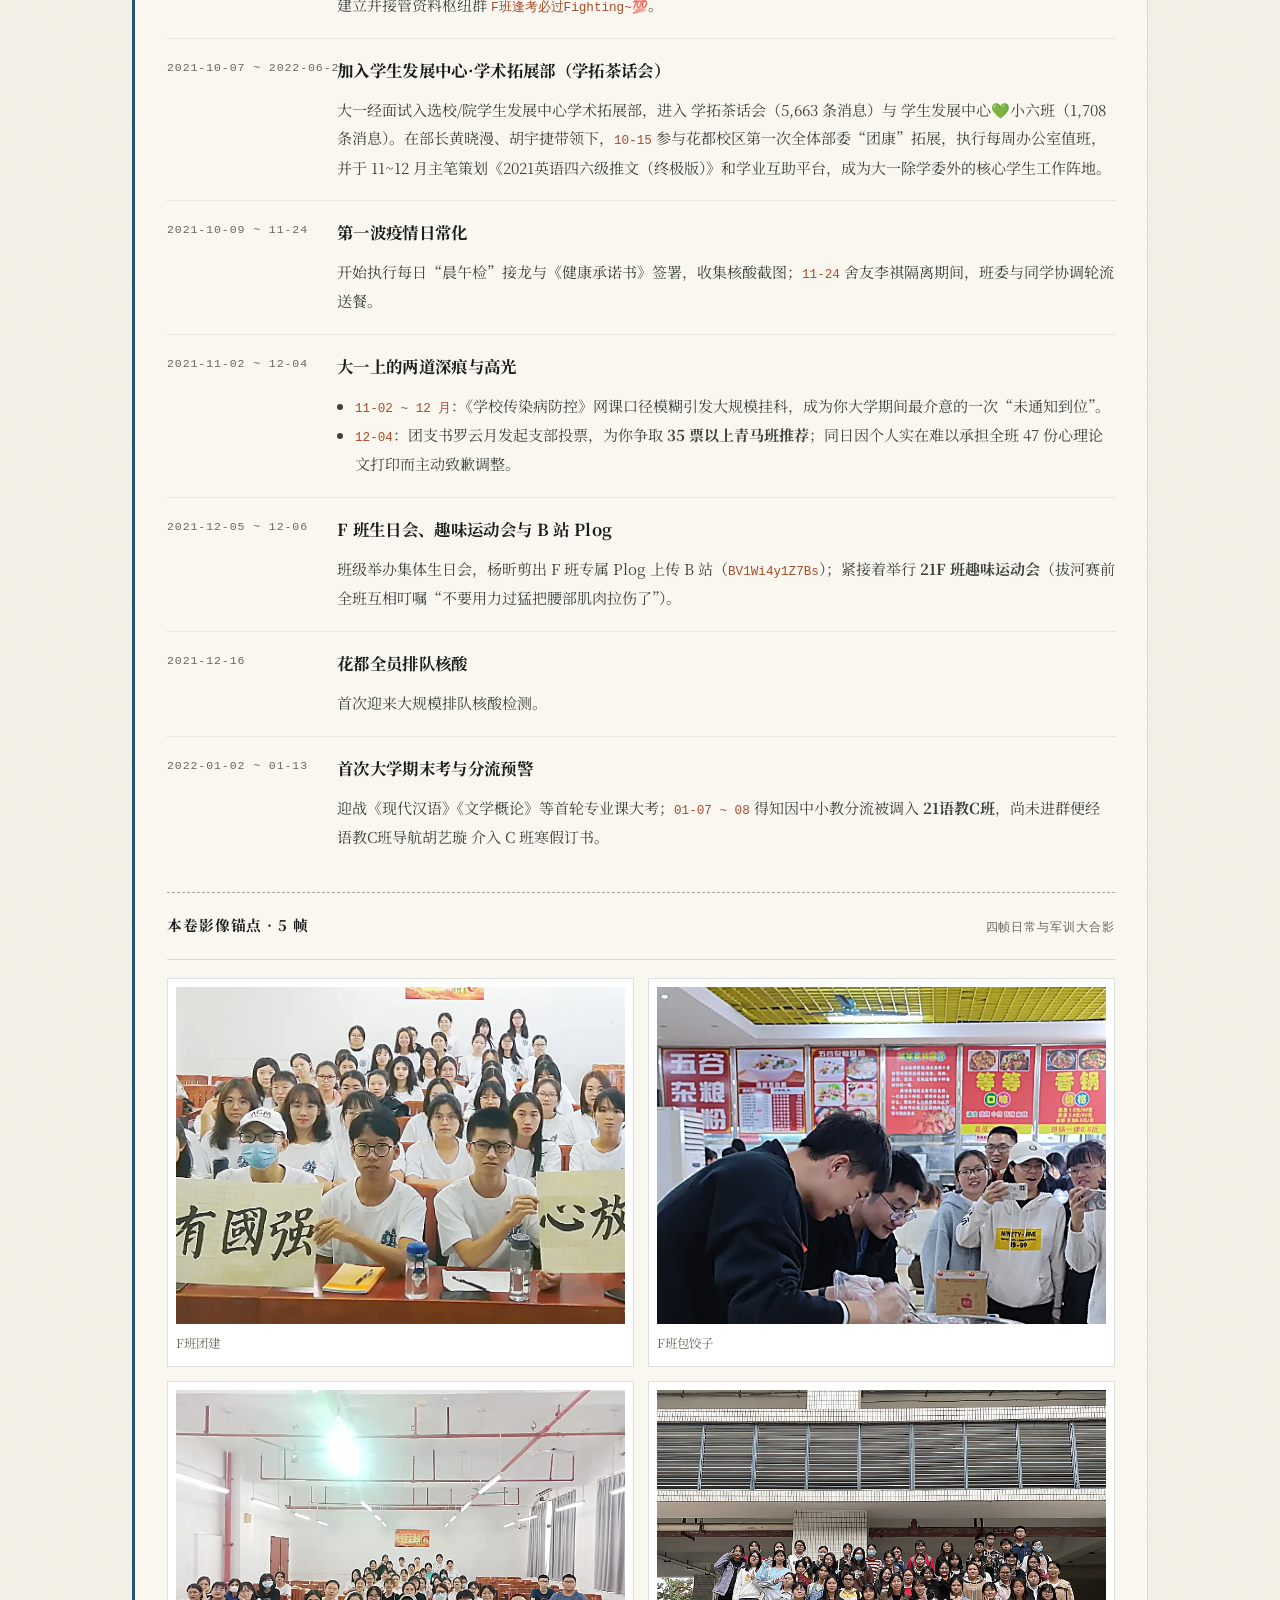
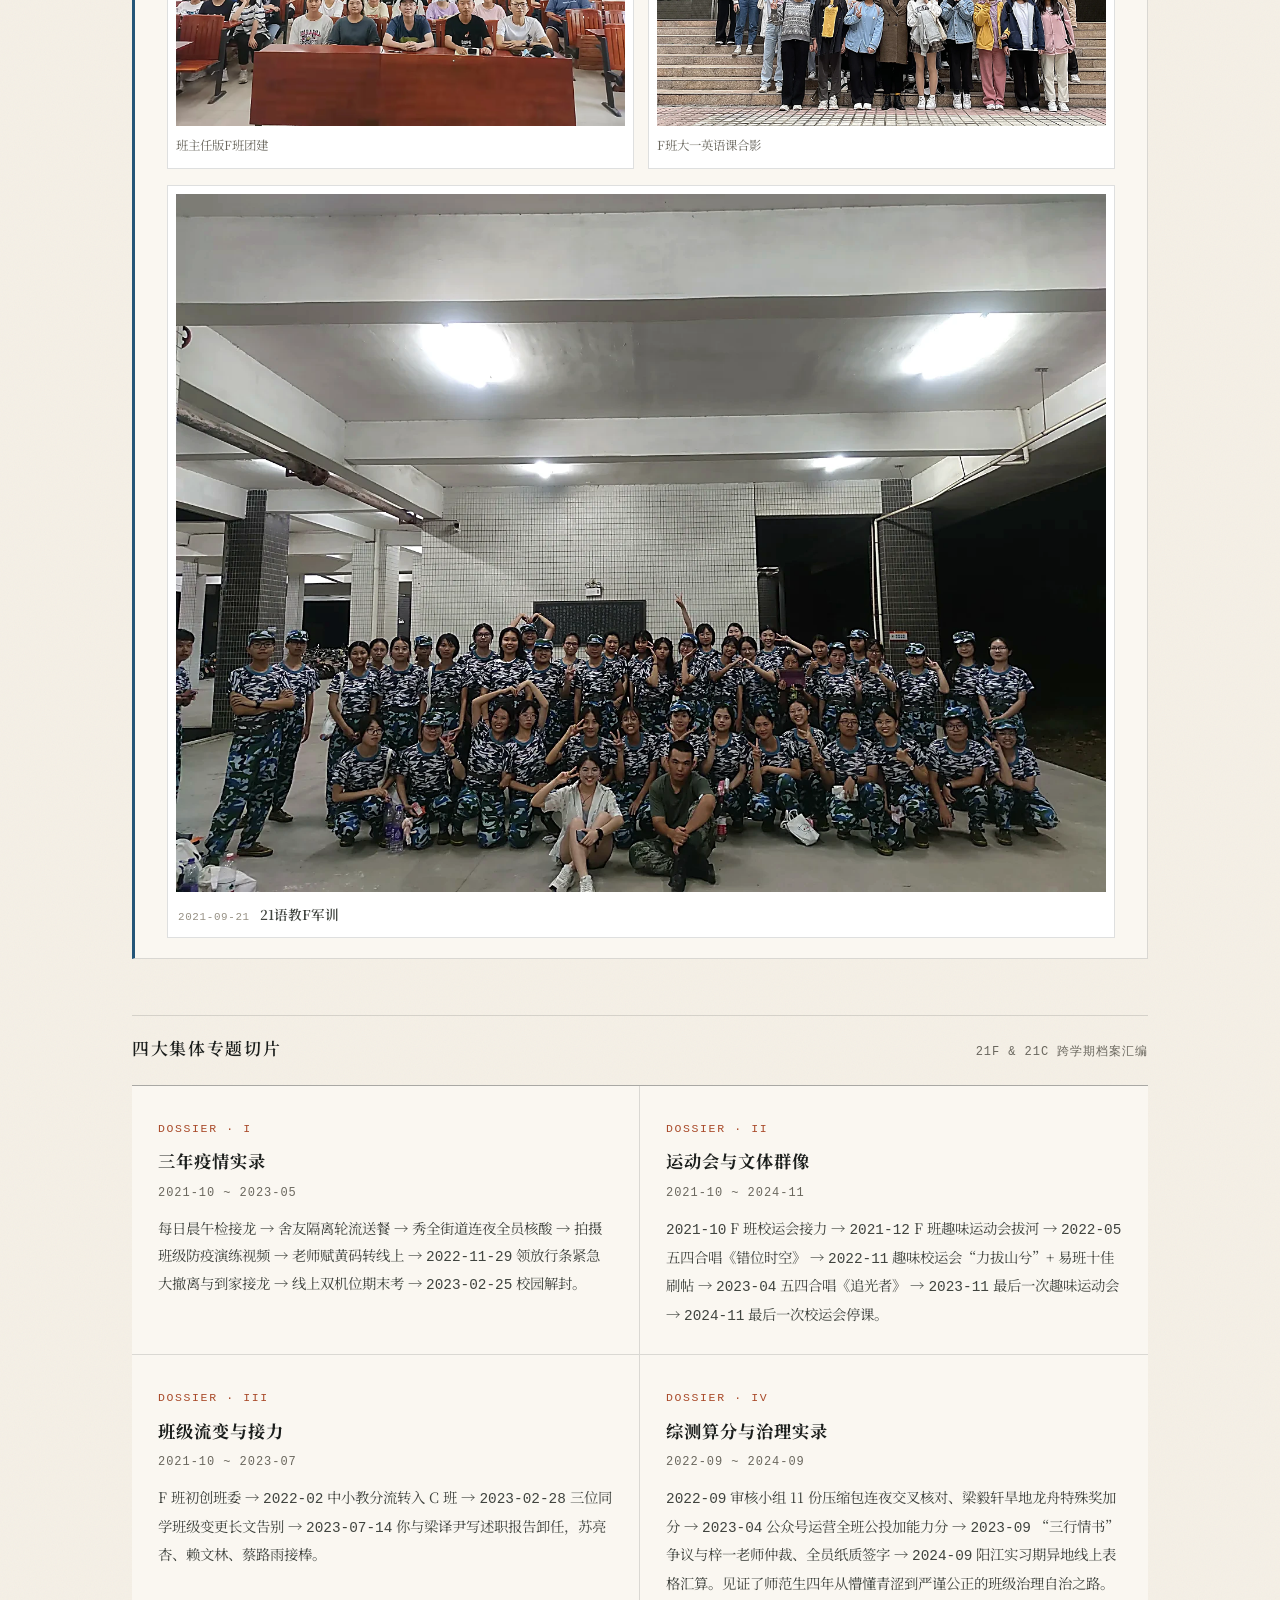
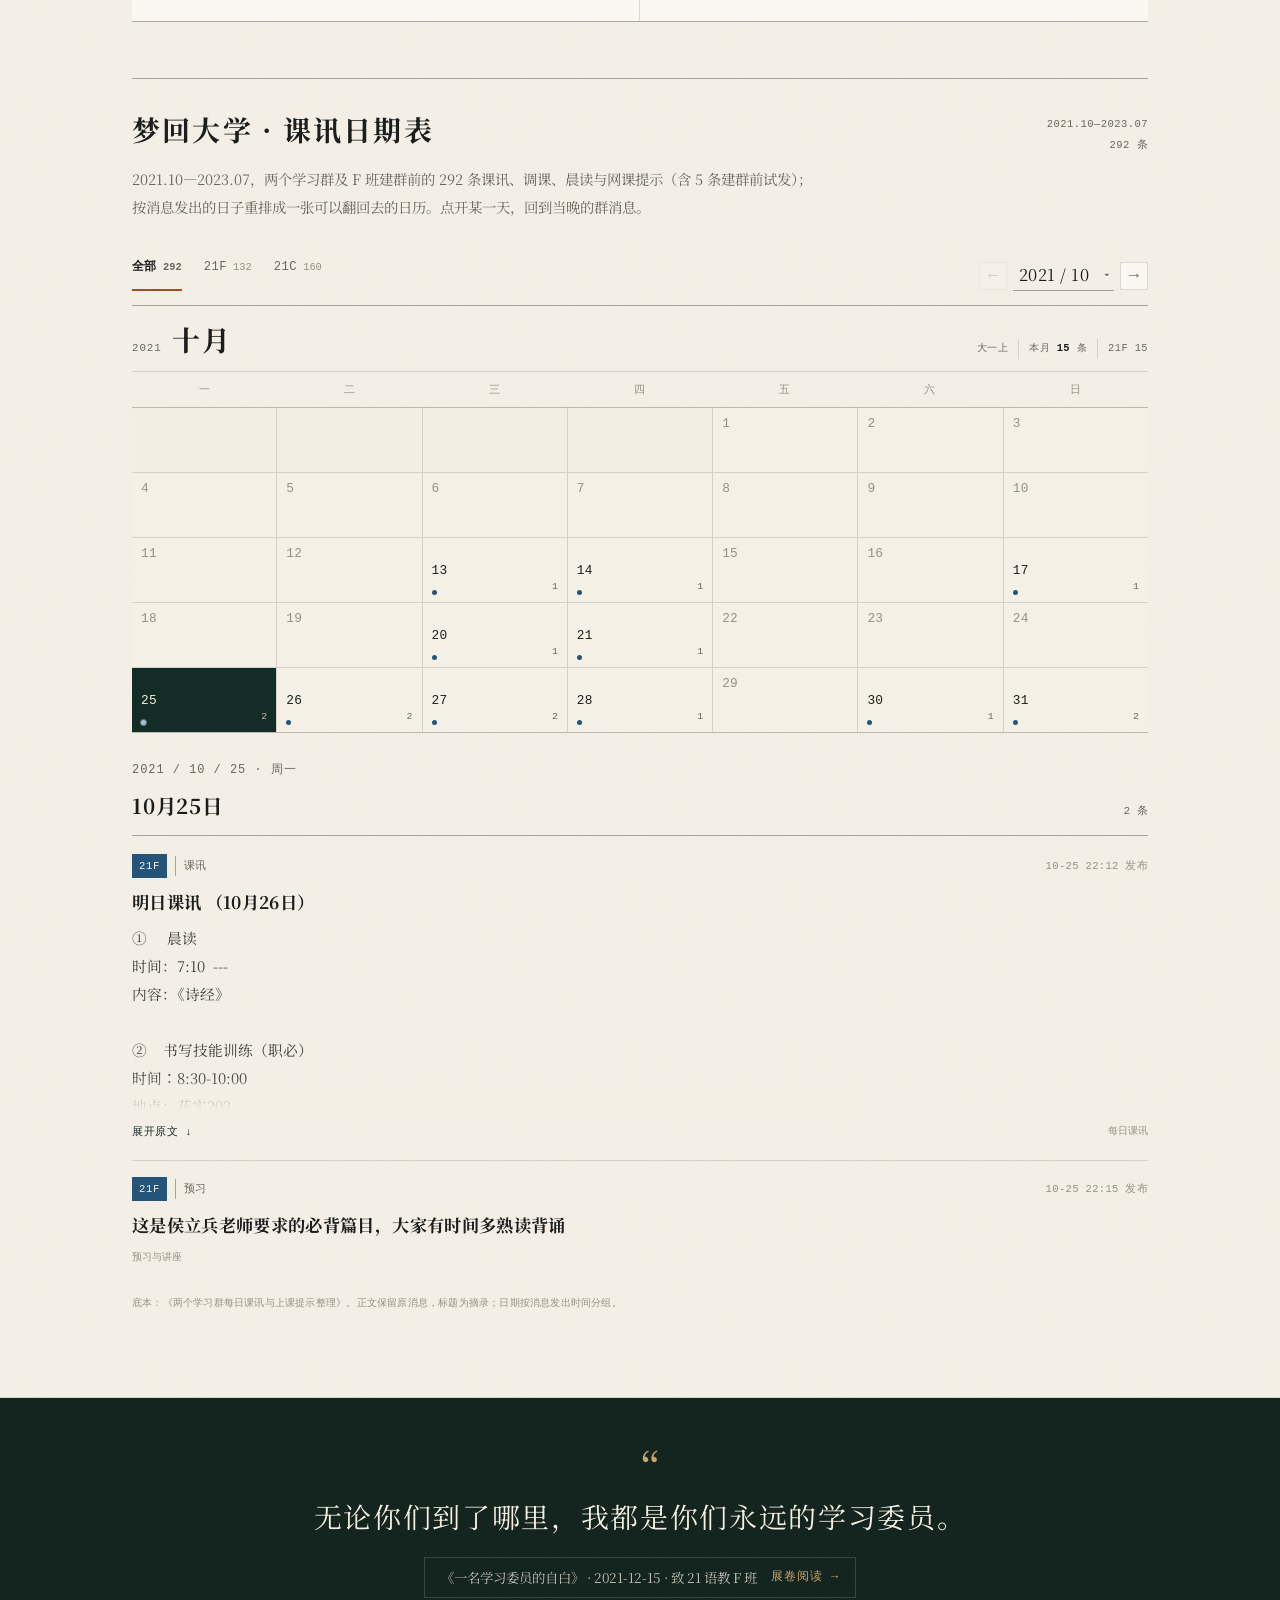
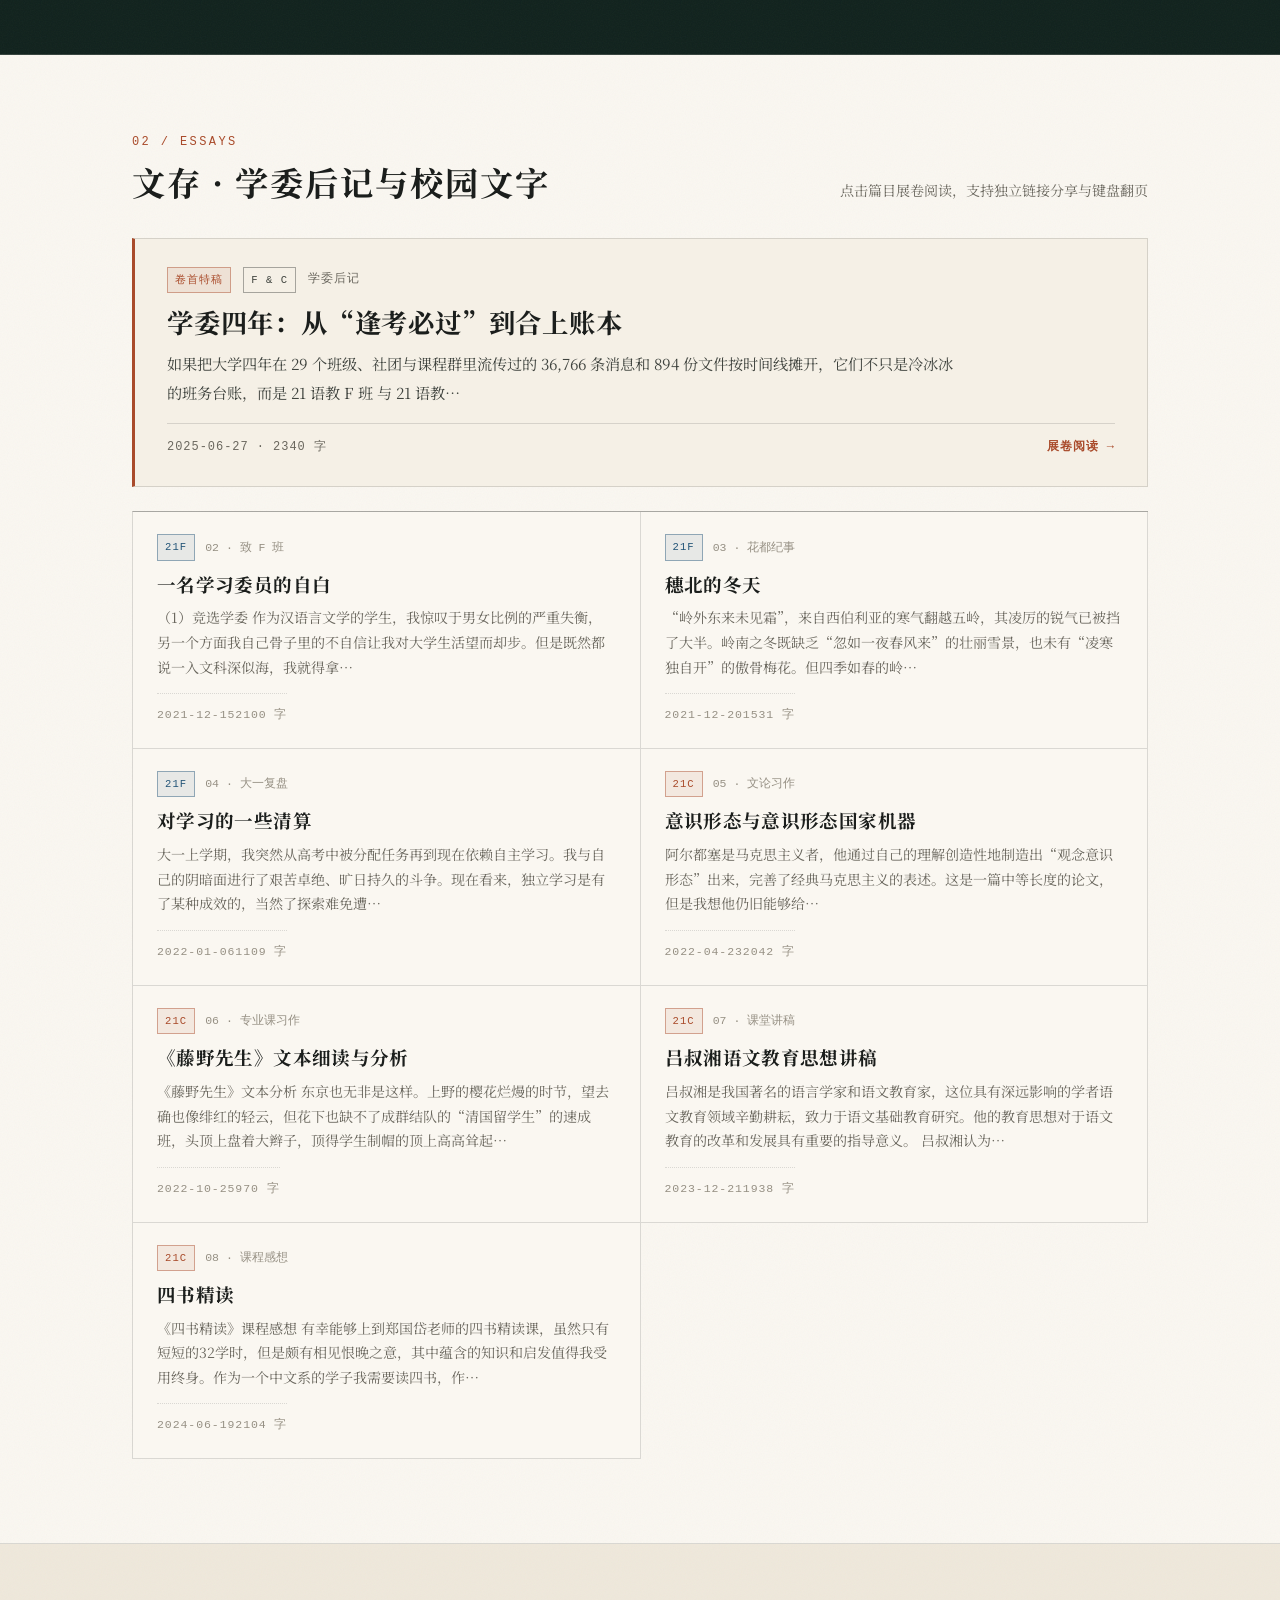
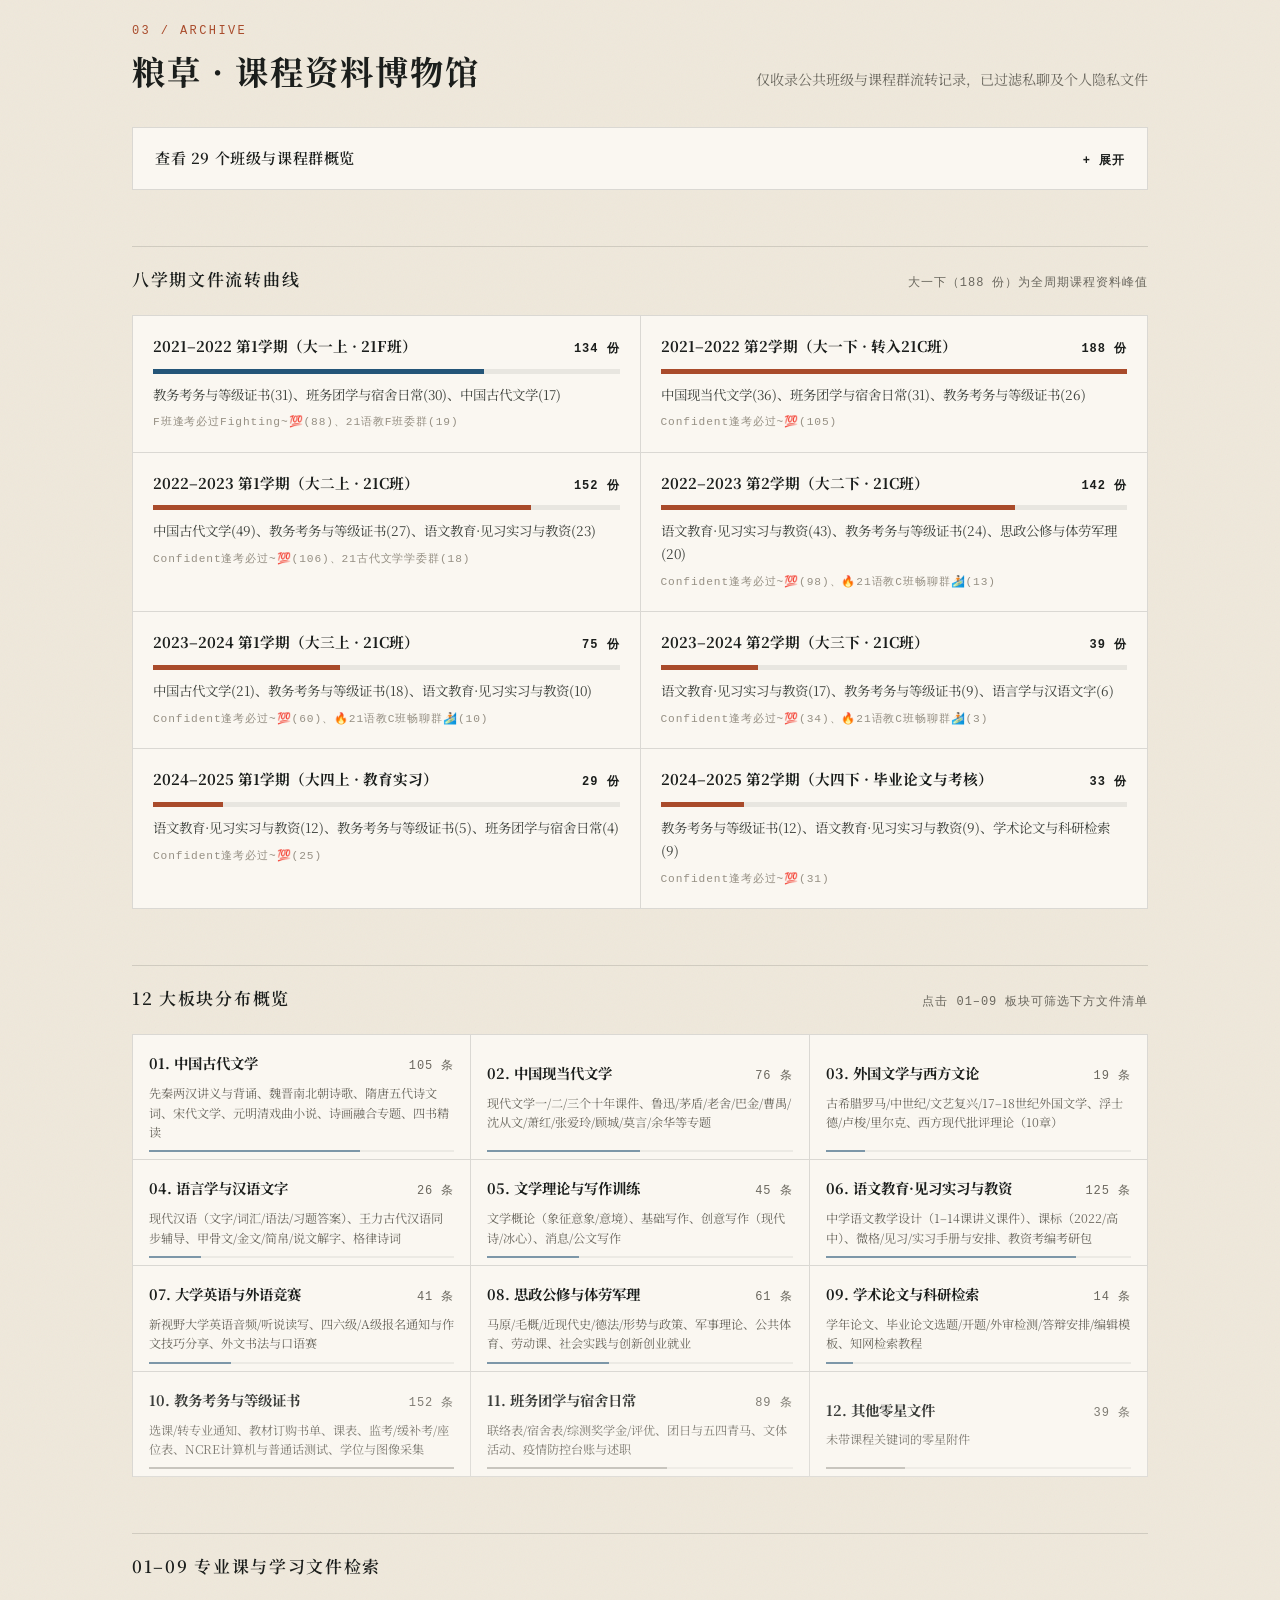
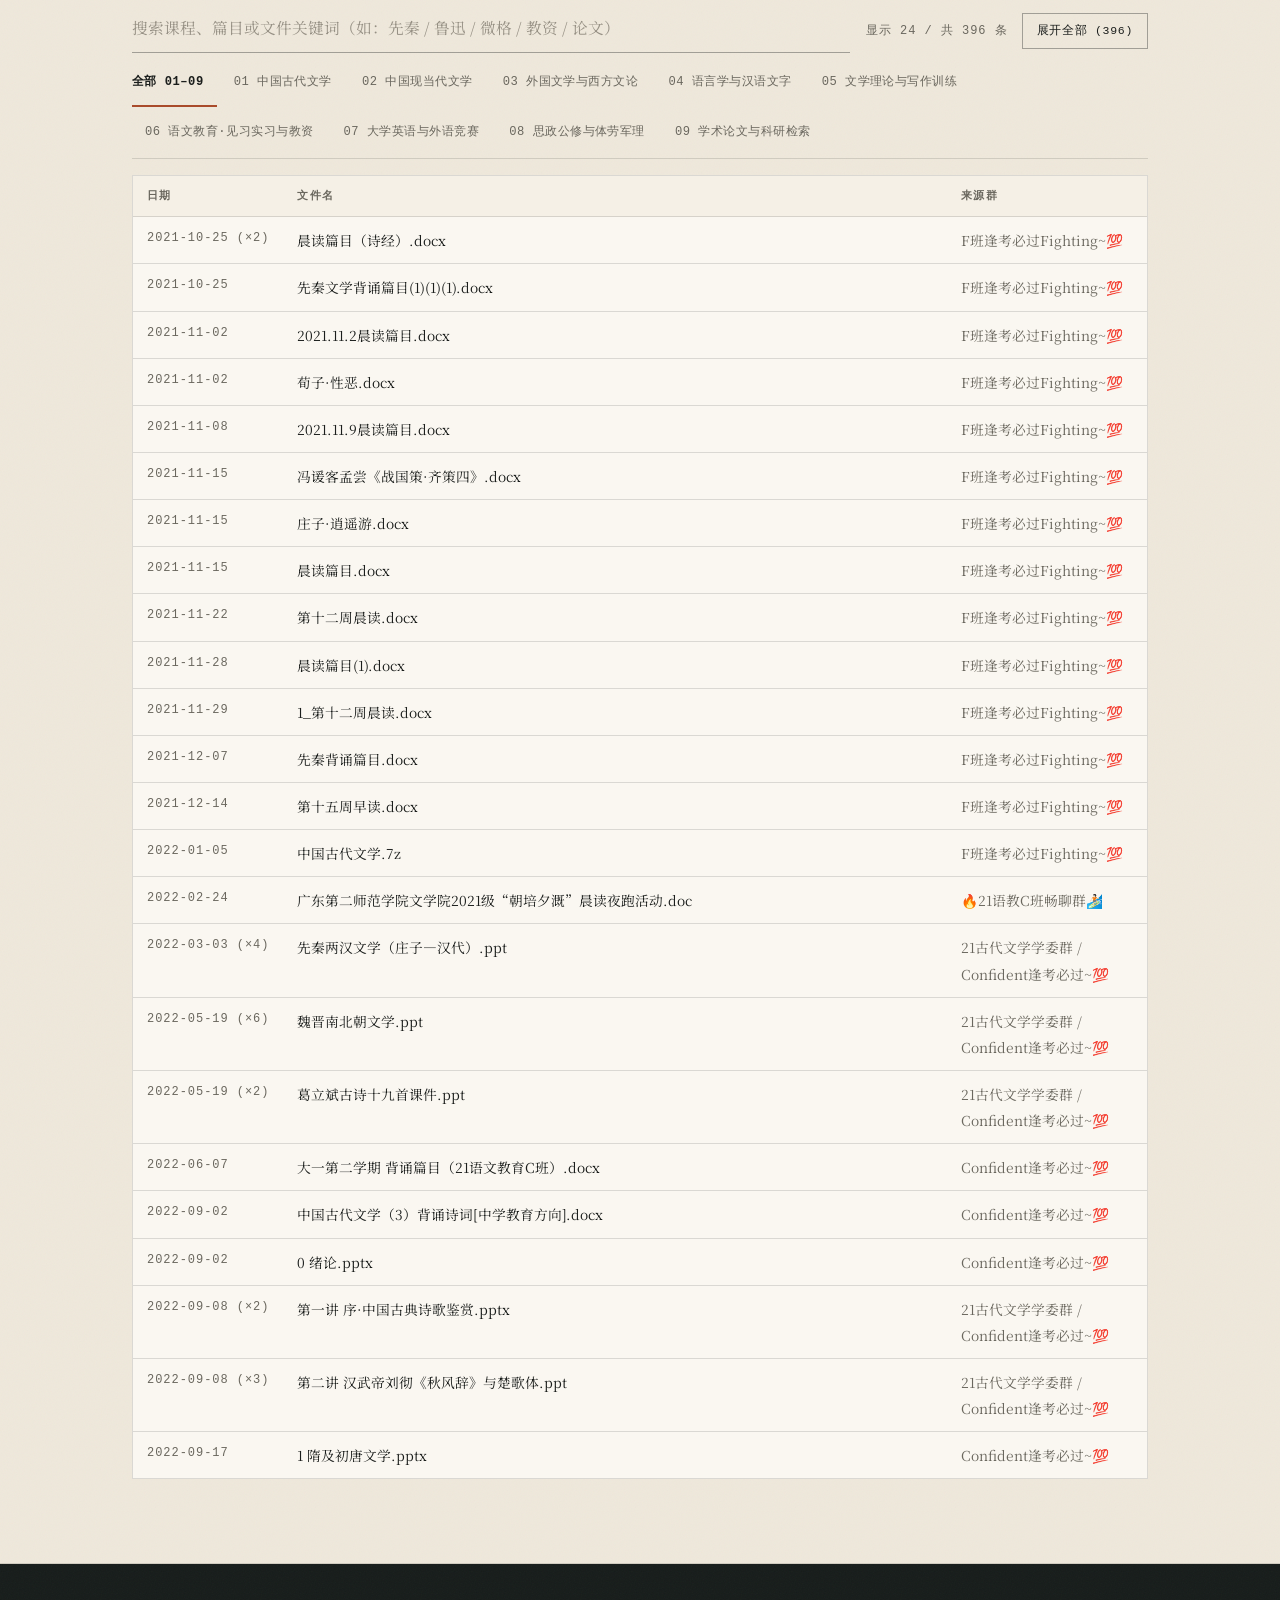
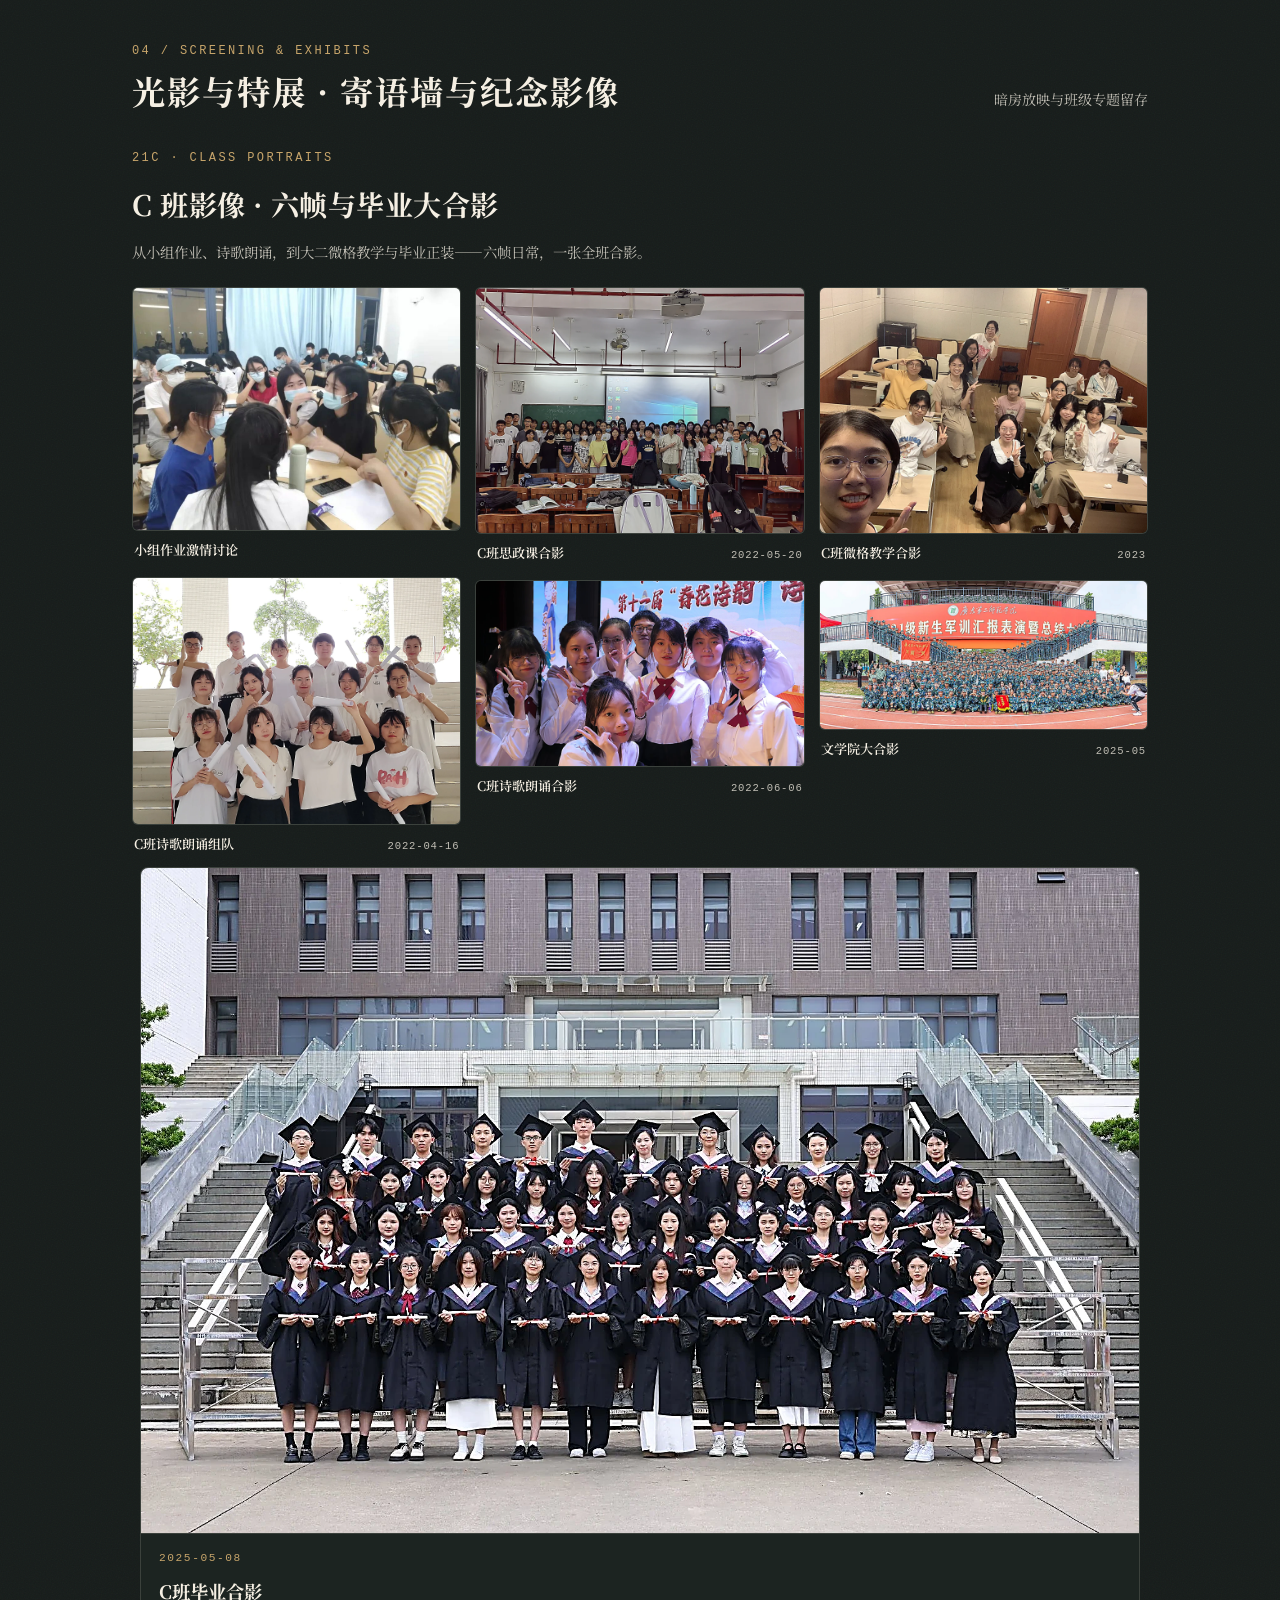
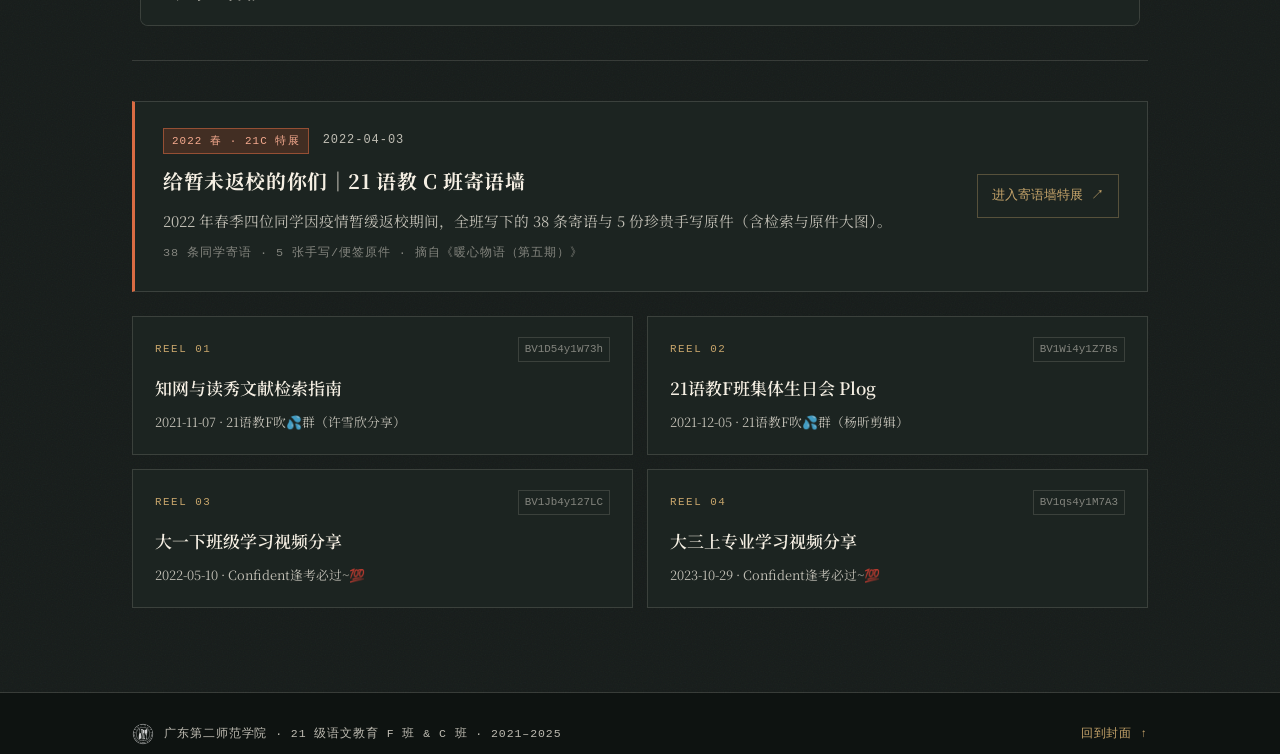
==== commit b43ff937: "Merge refined site build: 292-entry course notice calendar, F/C photo galleries, UTF-8 essay fix, an" ====
--- a/site/index.html
+++ b/site/index.html
@@ -45,12 +45,12 @@
       <div class="hero-spread">
         <div class="hero-copy">
           <h1>文院书简</h1>
-          <p class="hero-sub">广东第二师范学院 · 21 级语文教育 F 班 &amp; C 班四年纪念册</p>
+          <p class="hero-sub">广东第二师范学院 · 21 级语文教育 F 班 & C 班四年纪念册</p>
           <p class="hero-marks mono" aria-label="两个班级">
             <span class="mark-pill mark-f">21F · 黛青</span>
             <span class="mark-sep">/</span>
             <span class="mark-pill mark-c">21C · 朱砂</span>
-            <span class="mark-years">2021 — 2025</span>
+            <span class="mark-years">2021 – 2025</span>
           </p>
           <blockquote class="foreword">
             <p>从大一上在 F 班建起「逢考必过」，到大一下转入 C 班并肩整理资料、排练五四合唱、熬过线上双机位考试，再到实习抽签与学士服合影——把这四年散落在群聊、讲义和随笔里的共同记忆收拢成册，留给每一位走过花都校道的同窗。</p>
@@ -91,9 +91,18 @@
 
       <div class="sub-head">
         <h3>四大集体专题切片</h3>
-        <span class="mono muted">21F &amp; 21C 跨学期档案汇编</span>
+        <span class="mono muted">21F & 21C 跨学期档案汇编</span>
       </div>
       <div class="theme-grid" id="theme-grid"></div>
+      <div class="notice-section" id="schedule-container">
+        <div class="notice-head">
+          <h3>梦回大学 · 课讯日期表</h3>
+          <span class="notice-head-meta mono" id="notice-meta"><span>2021.10—2023.07</span><span>292 条</span></span>
+        </div>
+        <p class="notice-desc">2021.10—2023.07，两个学习群及 F 班建群前的 <span id="notice-total">292</span> 条课讯、调课、晨读与网课提示<span class="notice-nowrap">（含 5 条建群前试发）</span>；<span class="notice-nowrap">按消息发出的日子</span>重排成一张可以翻回去的日历。点开某一天，回到当晚的群消息。</p>
+        <div id="notice-app"></div>
+        <p class="notice-source">底本：《两个学习群每日课讯与上课提示整理》。正文保留原消息，标题为摘录；日期按消息发出时间分组。</p>
+      </div>
     </div>
   </section>
 
@@ -134,7 +143,7 @@
 
       <div class="collapsible-box">
         <button type="button" class="toggle-btn" id="groups-toggle" aria-expanded="false">
-          <span id="groups-toggle-label">查看 30 个班级与课程群概览</span>
+          <span id="groups-toggle-label">查看 29 个班级与课程群概览</span>
           <span class="mono" id="groups-toggle-icon">+ 展开</span>
         </button>
         <div class="groups-panel" id="groups-panel" hidden>
@@ -199,10 +208,19 @@
     <div class="wrap">
       <div class="sec-head">
         <div>
-          <span class="sec-kicker mono">04 / SCREENING &amp; EXHIBITS</span>
+          <span class="sec-kicker mono">04 / SCREENING & EXHIBITS</span>
           <h2>光影与特展 · 寄语墙与纪念影像</h2>
         </div>
         <p class="sec-desc">暗房放映与班级专题留存</p>
+      </div>
+      <div class="cwall" id="cwall">
+        <div class="cwall-head">
+          <span class="sec-kicker mono">21C · CLASS PORTRAITS</span>
+          <h3>C 班影像 · 六帧与毕业大合影</h3>
+          <p>从小组作业、诗歌朗诵，到大二微格教学与毕业正装——六帧日常，一张全班合影。</p>
+        </div>
+        <div class="cwall-grid" id="cwall-grid"></div>
+        <figure class="cwall-feature" id="cwall-feature"></figure>
       </div>
       <div class="special-grid" id="special-grid"></div>
       <div class="video-grid" id="video-grid"></div>
@@ -214,7 +232,7 @@
   <div class="wrap footer-inner">
     <div class="footer-brand">
       <img src="assets/gdei-emblem.png" alt="" width="22" height="22">
-      <span class="mono">广东第二师范学院 · 21 级语文教育 F 班 &amp; C 班 · 2021–2025</span>
+      <span class="mono">广东第二师范学院 · 21 级语文教育 F 班 & C 班 · 2021–2025</span>
     </div>
     <a class="mono footer-top" href="#top">回到封面 ↑</a>
   </div>
@@ -252,5 +270,7 @@
 <script src="assets/data.js"></script>
 <script>window.DATA = window.CLASS_ARCHIVE;</script>
 <script src="assets/app.js"></script>
+  <script src="assets/schedule_data.js"></script>
+  <script src="assets/schedule_app.js"></script>
 </body>
 </html>
--- a/site/assets/style.css
+++ b/site/assets/style.css
@@ -539,6 +539,63 @@
   color: var(--muted);
 }
 
+/* F 班卷末：四帧日常 + 军训大图 */
+.f-photo-grid {
+  display: grid;
+  grid-template-columns: repeat(2, minmax(0, 1fr));
+  gap: 14px;
+  margin-top: 20px;
+  padding-top: 18px;
+  border-top: 1px solid var(--rule);
+}
+.f-photo-item {
+  margin: 0;
+  padding: 8px 8px 10px;
+  background: #fff;
+  border: 1px solid var(--rule);
+}
+.f-photo-item img {
+  display: block;
+  width: 100%;
+  aspect-ratio: 4 / 3;
+  object-fit: cover;
+}
+.f-photo-item[data-photo-id="ph-f-jiaozi"] img {
+  object-position: center 32%;
+}
+.f-photo-item figcaption {
+  margin-top: 8px;
+  font-size: 0.78rem;
+  color: var(--muted);
+}
+.f-photo-feature {
+  margin: 16px 0 0;
+  padding: 8px;
+  background: #fff;
+  border: 1px solid var(--rule);
+}
+.f-photo-feature img {
+  display: block;
+  width: 100%;
+  height: auto;
+}
+.f-photo-feature figcaption {
+  display: flex;
+  align-items: baseline;
+  gap: 10px;
+  padding: 10px 2px 2px;
+}
+.f-photo-feature figcaption .mono {
+  font-size: 0.68rem;
+  color: var(--faint);
+  letter-spacing: 0.06em;
+}
+.f-photo-feature figcaption strong {
+  font-size: 0.85rem;
+  font-weight: 600;
+  color: var(--ink-soft);
+}
+
 /* 2×2 集体专题切片 */
 .theme-grid {
   display: grid;
@@ -1095,6 +1152,96 @@
   transform: translateY(-2px);
   border-color: var(--gold);
   box-shadow: 0 6px 16px rgba(0, 0, 0, 0.35);
+}
+
+/* ---------- C 班影像墙 ---------- */
+.cwall {
+  margin: 4px 0 40px;
+  padding-bottom: 34px;
+  border-bottom: 1px solid var(--dark-rule);
+}
+.cwall-head { margin-bottom: 22px; }
+.cwall-head h3 {
+  margin: 6px 0 8px;
+  font-family: var(--serif);
+  font-size: clamp(1.35rem, 2.2vw, 1.85rem);
+  font-weight: 700;
+  letter-spacing: 0.02em;
+  color: var(--ivory);
+}
+.cwall-head p {
+  margin: 0;
+  max-width: 46em;
+  font-size: 0.9rem;
+  line-height: 1.8;
+  color: var(--ivory-soft);
+}
+.cwall-grid {
+  columns: 3;
+  column-gap: 14px;
+}
+.cwall-item {
+  break-inside: avoid;
+  margin: 0 0 14px;
+}
+.cwall-item img {
+  width: 100%;
+  display: block;
+  border-radius: 6px;
+  border: 1px solid var(--dark-rule);
+  background: var(--dark-card);
+}
+.cwall-item figcaption {
+  display: flex;
+  justify-content: space-between;
+  align-items: baseline;
+  gap: 8px;
+  padding: 7px 2px 0;
+}
+.cwall-item figcaption strong {
+  font-size: 0.82rem;
+  font-weight: 600;
+  color: var(--ivory);
+}
+.cwall-item figcaption .mono {
+  flex: none;
+  font-size: 0.66rem;
+  letter-spacing: 0.08em;
+  color: var(--ivory-soft);
+}
+.cwall-feature {
+  position: relative;
+  width: 100%;
+  max-width: 1000px;
+  margin: 10px auto 0;
+  border: 1px solid var(--dark-rule);
+  border-radius: 8px;
+  overflow: hidden;
+  background: var(--dark-card);
+}
+.cwall-feature img {
+  width: 100%;
+  height: auto;
+  display: block;
+}
+.cwall-feature figcaption {
+  position: static;
+  display: flex;
+  flex-direction: column;
+  gap: 4px;
+  padding: 14px 18px 16px;
+  background: var(--dark-card);
+  border-top: 1px solid var(--dark-rule);
+}
+.cwall-feature .mono {
+  font-size: 0.7rem;
+  letter-spacing: 0.14em;
+  color: var(--gold);
+}
+.cwall-feature strong {
+  font-family: var(--serif);
+  font-size: 1.15rem;
+  color: var(--ivory);
 }
 
 /* ---------- 页脚 ---------- */
@@ -1236,6 +1383,7 @@
   .essay-grid, .video-grid { grid-template-columns: 1fr; }
   .sec-desc { text-align: left; }
   .event-item { grid-template-columns: 120px minmax(0, 1fr); gap: 4px 16px; }
+  .cwall-grid { columns: 2; column-gap: 12px; }
 }
 
 @media (max-width: 640px) {
@@ -1260,5 +1408,437 @@
   .groups-table th:nth-child(2), .groups-table td:nth-child(2) { display: none; }
   .files-table { min-width: 440px; }
   .photo-grid { grid-template-columns: repeat(2, minmax(0, 1fr)); gap: 10px; }
+  .cwall-grid { columns: 1; }
+  .cwall-feature figcaption { padding: 12px 14px 14px; }
+  .f-photo-grid { grid-template-columns: 1fr; }
   .reader-article { padding-block: 32px 68px; }
 }
+
+/* ---------- 梦回大学：课讯日期表 ---------- */
+.notice-section {
+  margin-top: 56px;
+  padding-top: 32px;
+  border-top: 1px solid var(--rule-strong);
+}
+.notice-head {
+  display: flex;
+  align-items: flex-start;
+  justify-content: space-between;
+  gap: 24px;
+  flex-wrap: wrap;
+}
+.notice-head h3 {
+  margin: 0;
+  font-family: var(--serif);
+  font-size: 1.75rem;
+  letter-spacing: 0.08em;
+  line-height: 1.35;
+  font-weight: 700;
+}
+.notice-head-meta {
+  display: flex;
+  flex-direction: column;
+  align-items: flex-end;
+  gap: 4px;
+  color: var(--muted);
+  font-family: var(--mono);
+  font-size: 0.66rem;
+  line-height: 1.6;
+  letter-spacing: 0.04em;
+  padding-top: 5px;
+}
+.notice-desc {
+  max-width: 52em;
+  margin: 12px 0 28px;
+  color: var(--muted);
+  font-size: 0.9rem;
+  line-height: 1.9;
+  text-wrap: pretty;
+}
+.notice-nowrap { white-space: nowrap; }
+.notice-controls {
+  display: flex;
+  align-items: flex-end;
+  justify-content: space-between;
+  gap: 16px;
+  flex-wrap: wrap;
+  margin-bottom: 14px;
+}
+.notice-tabs {
+  margin: 0;
+  border-bottom: 0;
+  padding-bottom: 0;
+}
+.notice-tabs .tab-btn {
+  padding-left: 0;
+  padding-right: 0;
+  margin-right: 18px;
+}
+.notice-tab-count {
+  display: inline-block;
+  margin-left: 6px;
+  font-size: 0.65rem;
+  color: var(--faint);
+  letter-spacing: 0;
+}
+.notice-tabs .tab-btn[aria-selected="true"] .notice-tab-count { color: var(--muted); }
+.notice-month-nav {
+  display: flex;
+  align-items: center;
+  gap: 6px;
+}
+.notice-arrow {
+  width: 28px;
+  height: 28px;
+  display: grid;
+  place-items: center;
+  border: 1px solid var(--rule);
+  background: var(--paper-light);
+  color: var(--muted);
+  cursor: pointer;
+  font-family: var(--mono);
+  line-height: 1;
+}
+.notice-arrow:hover:not(:disabled) {
+  color: var(--ink);
+  border-color: var(--rule-strong);
+}
+.notice-arrow:disabled { opacity: 0.3; cursor: default; }
+.notice-month-select-wrap {
+  position: relative;
+  display: inline-flex;
+  align-items: center;
+}
+.notice-month-select {
+  appearance: none;
+  -webkit-appearance: none;
+  border: 0;
+  border-bottom: 1px solid var(--rule-strong);
+  background: transparent;
+  color: var(--ink);
+  font-family: var(--serif);
+  font-size: 1.02rem;
+  letter-spacing: 0.03em;
+  padding: 2px 22px 4px 6px;
+  cursor: pointer;
+}
+.notice-select-caret {
+  position: absolute;
+  right: 4px;
+  font-family: var(--mono);
+  font-size: 0.7rem;
+  color: var(--muted);
+  pointer-events: none;
+}
+.notice-calendar {
+  background: transparent;
+  border: 0;
+  border-top: 1px solid var(--rule-strong);
+  padding: 0;
+}
+.notice-calendar-summary {
+  display: flex;
+  align-items: flex-end;
+  justify-content: space-between;
+  gap: 18px;
+  padding: 18px 0 12px;
+  border-bottom: 1px solid var(--rule);
+  font-family: var(--mono);
+  font-size: 0.65rem;
+  letter-spacing: 0.04em;
+  color: var(--muted);
+}
+.notice-month-display {
+  display: flex;
+  align-items: baseline;
+  gap: 10px;
+  font-family: var(--serif);
+}
+.notice-month-year {
+  font-family: var(--mono);
+  font-size: 0.68rem;
+  color: var(--muted);
+  letter-spacing: 0.08em;
+}
+.notice-month-cn {
+  font-size: 1.75rem;
+  font-weight: 700;
+  letter-spacing: 0.08em;
+  line-height: 1.1;
+  color: var(--ink);
+}
+.notice-month-detail {
+  display: flex;
+  align-items: center;
+  justify-content: flex-end;
+  gap: 10px;
+  flex-wrap: wrap;
+  font-size: 0.65rem;
+}
+.notice-month-detail > span + span {
+  padding-left: 10px;
+  border-left: 1px solid var(--rule);
+}
+.notice-month-detail strong { color: var(--ink); font-weight: 600; }
+.notice-weekdays {
+  display: grid;
+  grid-template-columns: repeat(7, minmax(0, 1fr));
+  padding: 8px 0 7px;
+}
+.notice-weekdays span {
+  text-align: center;
+  font-family: var(--mono);
+  font-size: 0.66rem;
+  letter-spacing: 0.06em;
+  color: var(--faint);
+}
+.notice-grid {
+  display: grid;
+  grid-template-columns: repeat(7, minmax(0, 1fr));
+  gap: 1px;
+  background: var(--rule);
+  border-top: 1px solid var(--rule);
+  border-bottom: 1px solid var(--rule);
+}
+.notice-cell {
+  min-height: 64px;
+  background: var(--paper);
+  padding: 7px 9px 6px;
+  position: relative;
+}
+.notice-cell.is-blank { background: #F3EDE2; }
+.notice-cell.is-empty { background: var(--paper); color: var(--faint); }
+.notice-cell.has-notes {
+  border: 0;
+  font: inherit;
+  color: var(--ink);
+  text-align: left;
+  cursor: pointer;
+  transition: background-color 0.15s, color 0.15s;
+}
+.notice-cell.has-notes:hover { background: var(--paper-warm); }
+.notice-cell.has-notes.is-selected { background: var(--pine); color: var(--ivory); }
+.notice-cell.has-notes.is-selected:hover { background: var(--pine-mid); }
+.notice-daynum {
+  display: block;
+  font-family: var(--mono);
+  font-size: 0.8rem;
+  letter-spacing: 0.02em;
+  line-height: 1.4;
+}
+.notice-marks {
+  position: absolute;
+  left: 9px;
+  bottom: 7px;
+  display: flex;
+  gap: 3px;
+}
+.notice-mark {
+  width: 5px;
+  height: 5px;
+  border-radius: 50%;
+  display: block;
+}
+.notice-mark.f { background: var(--f); }
+.notice-mark.c { background: var(--c); }
+.notice-cell.is-selected .notice-mark.f { background: #9CC3DE; }
+.notice-cell.is-selected .notice-mark.c { background: #E0A184; }
+.notice-cell.is-selected .notice-mark { box-shadow: 0 0 0 1px rgba(245, 239, 227, 0.35); }
+.notice-daycount {
+  position: absolute;
+  right: 9px;
+  bottom: 5px;
+  font-family: var(--mono);
+  font-size: 0.62rem;
+  color: var(--muted);
+}
+.notice-cell.is-selected .notice-daycount { color: var(--ivory-soft); }
+
+.notice-day-panel { margin-top: 26px; }
+.notice-day-head {
+  display: flex;
+  align-items: flex-end;
+  justify-content: space-between;
+  gap: 16px;
+  border-bottom: 1px solid var(--rule-strong);
+  padding-bottom: 10px;
+  margin-bottom: 14px;
+}
+.notice-day-kicker { color: var(--muted); letter-spacing: 0.08em; }
+.notice-day-head h4 {
+  margin: 4px 0 0;
+  font-family: var(--serif);
+  font-size: 1.28rem;
+  letter-spacing: 0.04em;
+  font-weight: 700;
+}
+.notice-day-count {
+  font-family: var(--mono);
+  font-size: 0.7rem;
+  color: var(--muted);
+  padding-bottom: 2px;
+}
+.notice-card {
+  background: transparent;
+  border: 0;
+  border-top: 1px solid var(--rule);
+  padding: 16px 0 14px;
+  margin: 0;
+}
+.notice-card:first-child { border-top: 0; padding-top: 4px; }
+.notice-card-top {
+  display: flex;
+  align-items: center;
+  flex-wrap: wrap;
+  gap: 8px;
+  font-family: var(--mono);
+  font-size: 0.66rem;
+  letter-spacing: 0.03em;
+  color: var(--muted);
+}
+.notice-badge {
+  display: inline-block;
+  padding: 2px 7px;
+  color: var(--ivory);
+  background: var(--f);
+  letter-spacing: 0.06em;
+}
+.notice-badge.c { background: var(--c); }
+.notice-card.is-prelude .notice-badge { background: var(--gold); color: var(--pine-deep); }
+.notice-tag {
+  border: 0;
+  border-left: 1px solid var(--rule-strong);
+  padding: 0 0 0 8px;
+  color: var(--muted);
+}
+.notice-classdate {
+  color: var(--muted);
+  border-bottom: 1px dotted var(--rule-strong);
+}
+.notice-time { margin-left: auto; color: var(--faint); }
+.notice-title {
+  margin: 10px 0 8px;
+  font-family: var(--serif);
+  font-size: 1.08rem;
+  line-height: 1.65;
+  letter-spacing: 0.02em;
+  font-weight: 700;
+  overflow-wrap: anywhere;
+}
+.notice-body {
+  position: relative;
+  font-size: 0.92rem;
+  line-height: 1.9;
+  color: var(--ink-soft);
+  white-space: pre-wrap;
+  overflow-wrap: anywhere;
+  max-width: 50em;
+  max-height: 12.6em;
+  overflow: hidden;
+}
+.notice-card.is-open .notice-body { max-height: none; }
+.notice-card:not(.is-open) .notice-body::after {
+  content: "";
+  position: absolute;
+  left: 0;
+  right: 0;
+  bottom: 0;
+  height: 34px;
+  background: linear-gradient(transparent, var(--paper));
+  pointer-events: none;
+}
+.notice-card-foot {
+  display: flex;
+  align-items: center;
+  justify-content: space-between;
+  gap: 12px;
+  margin-top: 8px;
+}
+.notice-more {
+  border: 0;
+  background: transparent;
+  padding: 4px 0;
+  color: var(--pine);
+  font-family: var(--mono);
+  font-size: 0.68rem;
+  letter-spacing: 0.05em;
+  cursor: pointer;
+}
+.notice-more:hover { color: var(--ink); }
+.notice-more.is-hidden { display: none; }
+.notice-section-name {
+  font-family: var(--mono);
+  font-size: 0.64rem;
+  color: var(--faint);
+}
+.notice-empty {
+  color: var(--muted);
+  font-size: 0.9rem;
+  padding: 18px 0;
+}
+.notice-source {
+  margin: 14px 0 0;
+  font-family: var(--mono);
+  font-size: 0.64rem;
+  line-height: 1.75;
+  letter-spacing: 0.02em;
+  color: var(--faint);
+  max-width: 64em;
+  text-wrap: pretty;
+}
+
+@media (max-width: 860px) {
+  .notice-controls { align-items: flex-start; flex-direction: column; }
+  .notice-month-nav { width: 100%; justify-content: space-between; }
+  .notice-month-select-wrap { flex: 1; justify-content: center; }
+  .notice-month-select { width: 100%; text-align: center; }
+  .notice-cell { min-height: 64px; padding: 6px 7px; }
+  .notice-daynum { font-size: 0.74rem; }
+  .notice-marks { left: 7px; bottom: 6px; }
+  .notice-daycount { right: 7px; bottom: 4px; font-size: 0.58rem; }
+}
+
+@media (max-width: 640px) {
+  .notice-section { margin-top: 40px; padding-top: 22px; }
+  .notice-head { gap: 12px; }
+  .notice-head h3 { font-size: 1.4rem; }
+  .notice-head-meta {
+    flex-direction: row;
+    align-items: flex-start;
+    gap: 8px;
+    font-size: 0.62rem;
+    padding-top: 0;
+  }
+  .notice-head-meta span + span {
+    padding-left: 8px;
+    border-left: 1px solid var(--rule);
+  }
+  .notice-calendar { padding: 0; }
+  .notice-calendar-summary {
+    flex-wrap: wrap;
+    align-items: flex-end;
+    gap: 8px 14px;
+    padding: 14px 0 10px;
+    font-size: 0.63rem;
+  }
+  .notice-month-cn { font-size: 1.45rem; }
+  .notice-month-detail {
+    justify-content: flex-start;
+    gap: 8px;
+    font-size: 0.63rem;
+  }
+  .notice-weekdays span { font-size: 0.62rem; }
+  .notice-cell { min-height: 52px; padding: 5px; }
+  .notice-daynum { font-size: 0.7rem; }
+  .notice-marks { left: 5px; bottom: 5px; gap: 2px; }
+  .notice-mark { width: 4px; height: 4px; }
+  .notice-daycount { right: 5px; bottom: 4px; font-size: 0.55rem; }
+  .notice-day-panel { margin-top: 22px; }
+  .notice-day-head h4 { font-size: 1.1rem; }
+  .notice-card { padding: 14px 0 12px; }
+  .notice-card:first-child { padding-top: 2px; }
+  .notice-card-top { font-size: 0.62rem; }
+  .notice-title { font-size: 1rem; line-height: 1.6; }
+  .notice-body { font-size: 0.86rem; line-height: 1.8; max-height: 10.8em; }
+}
+
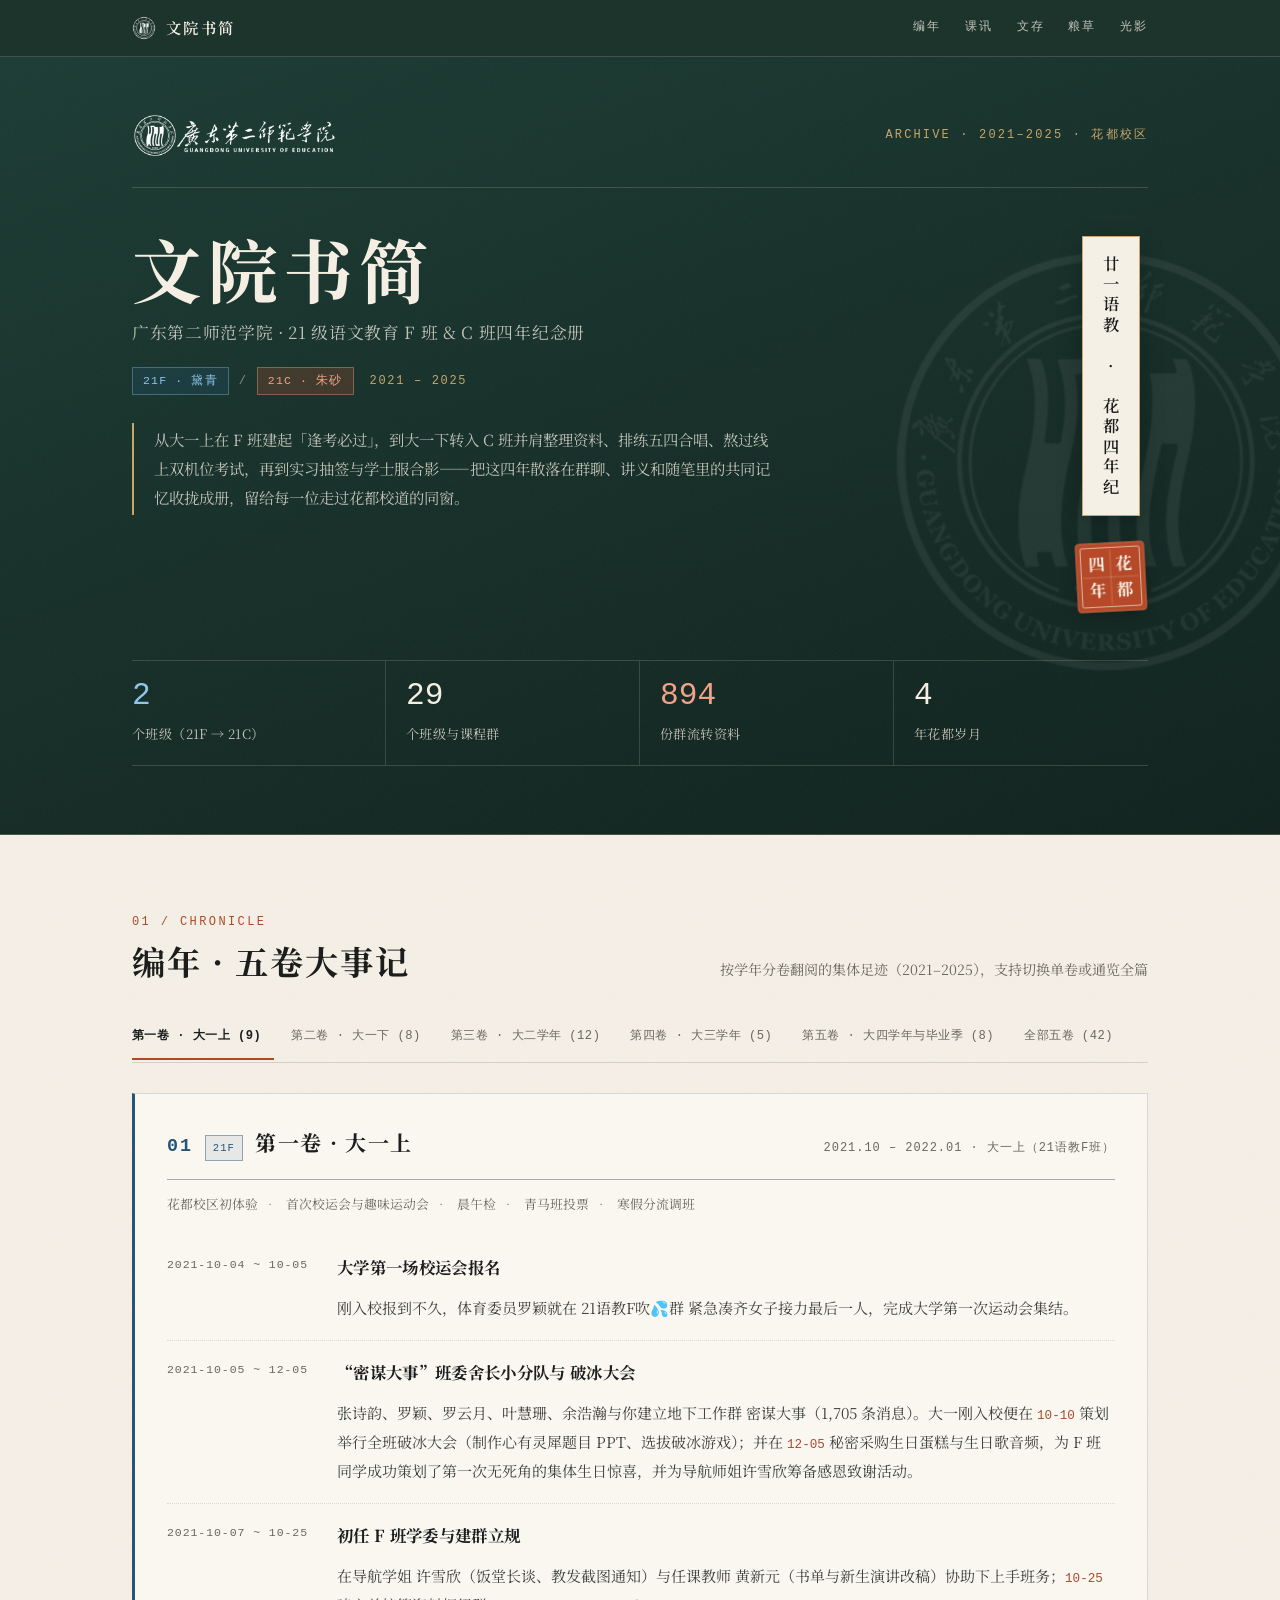
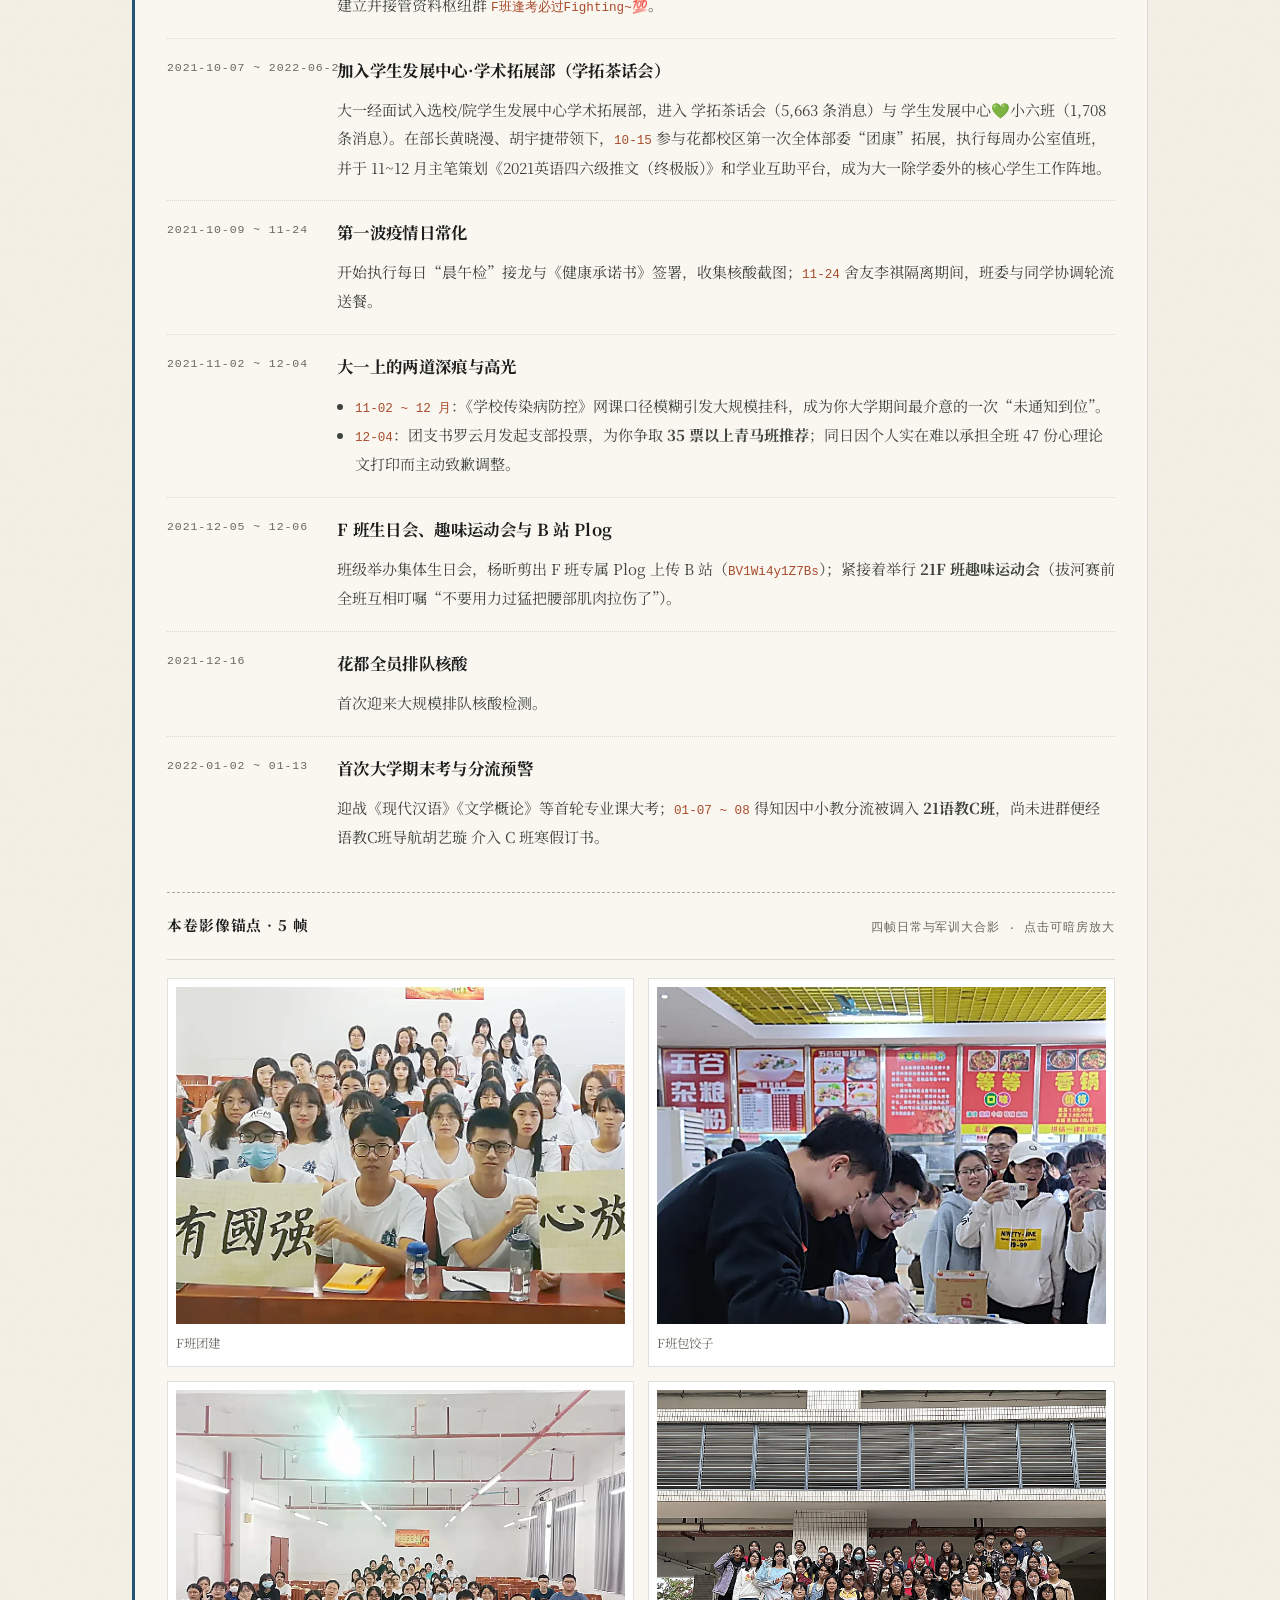
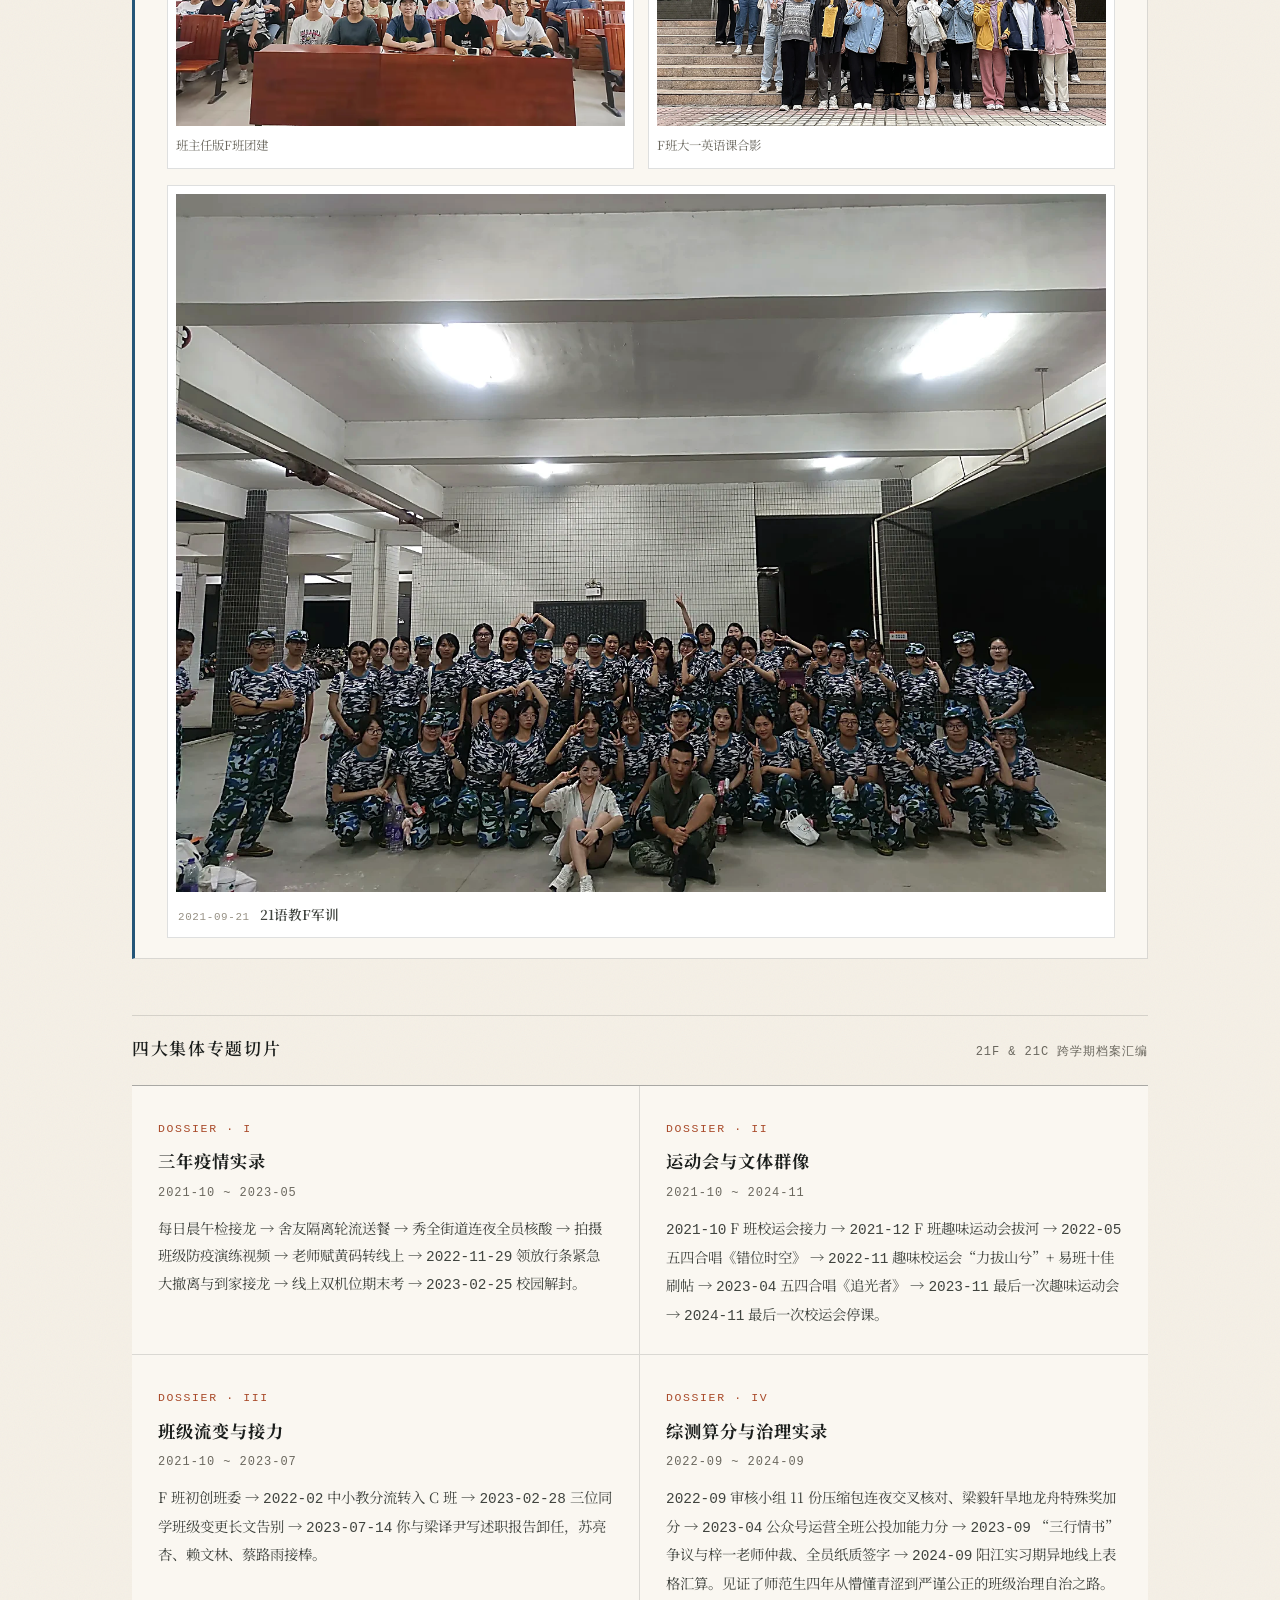
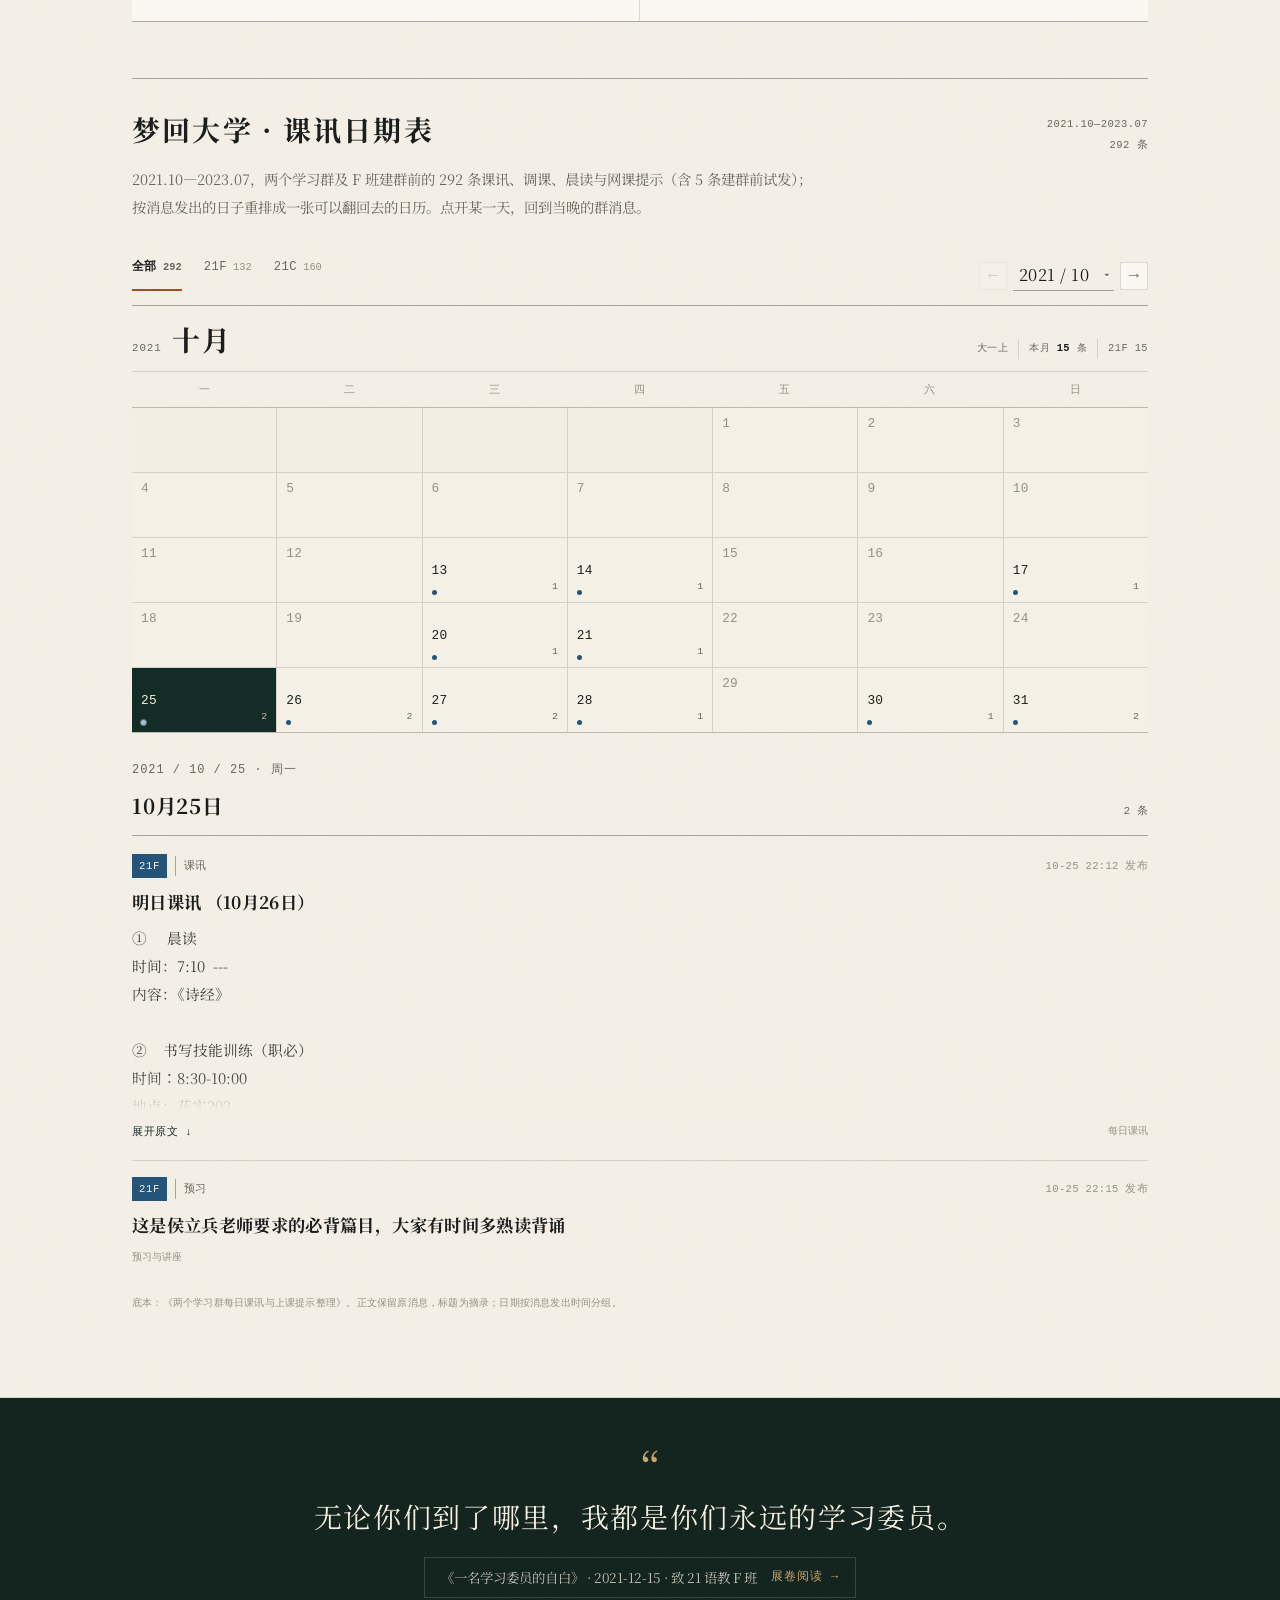
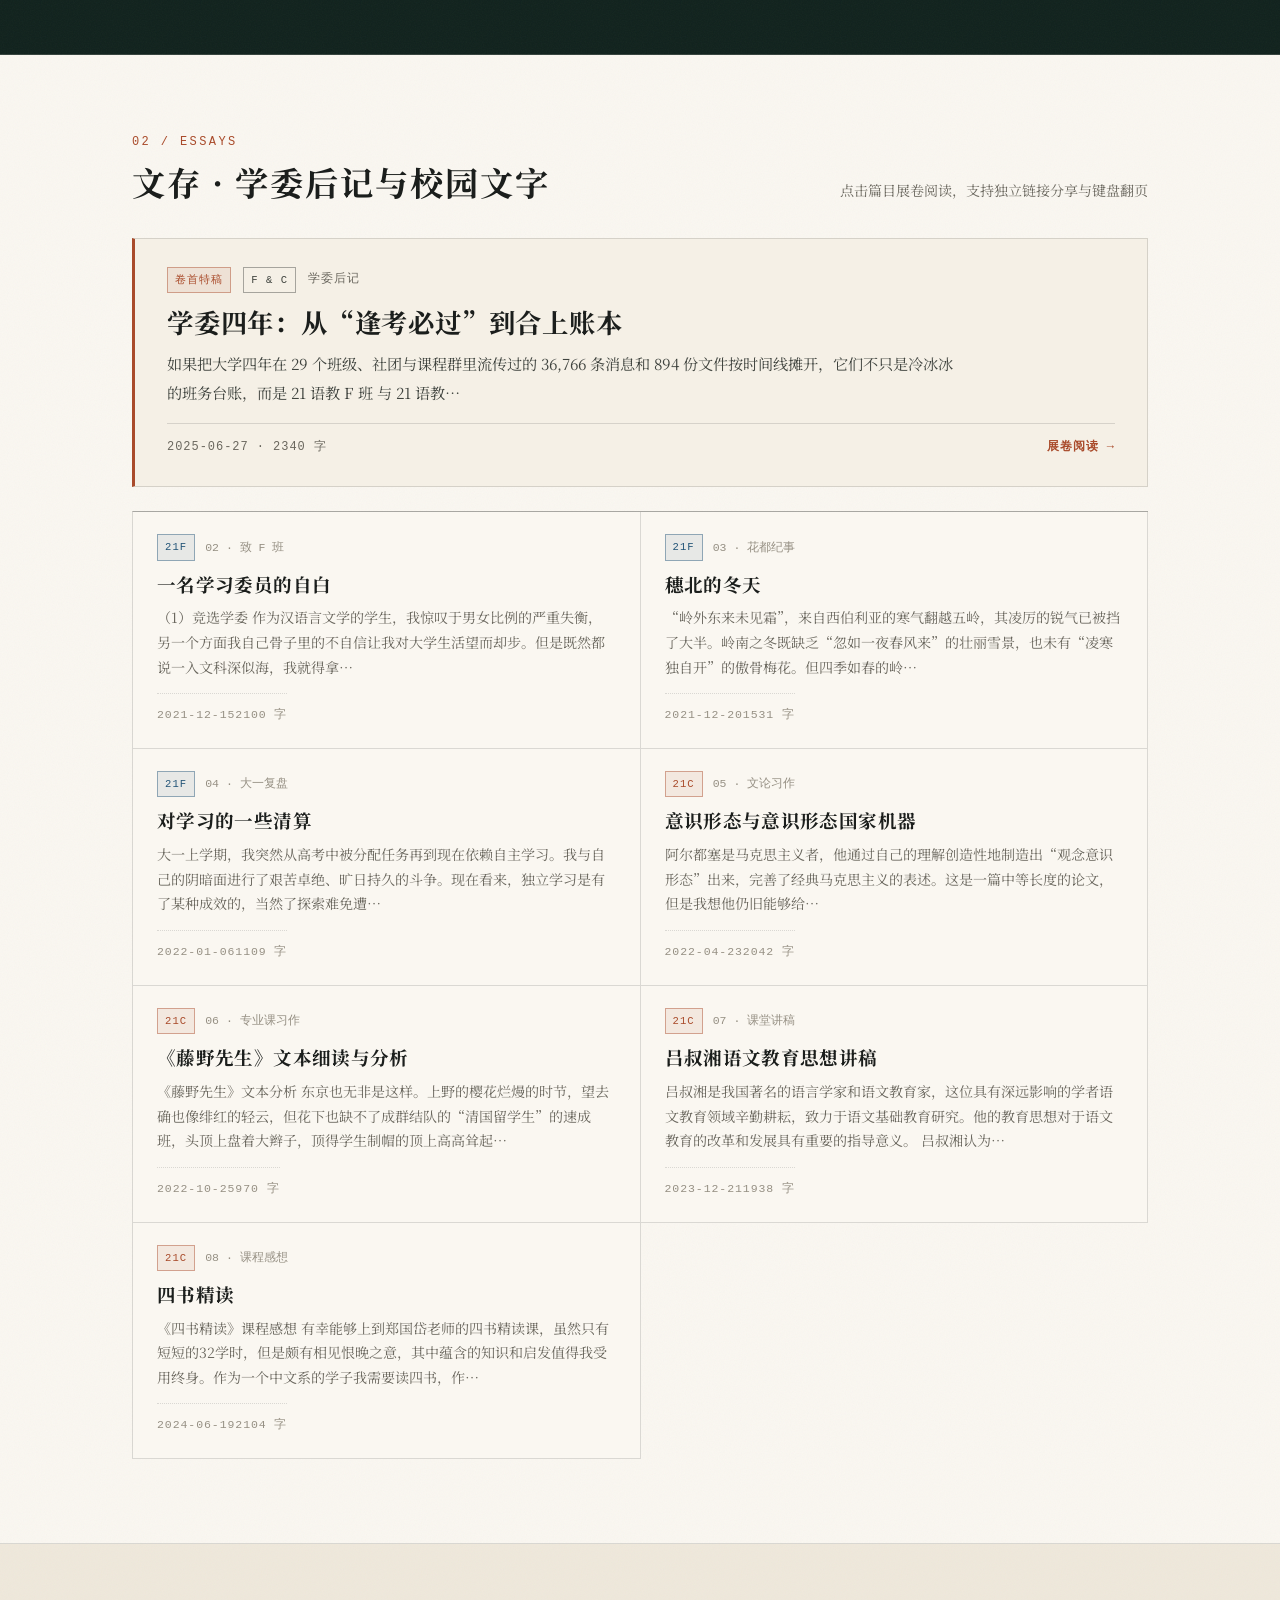
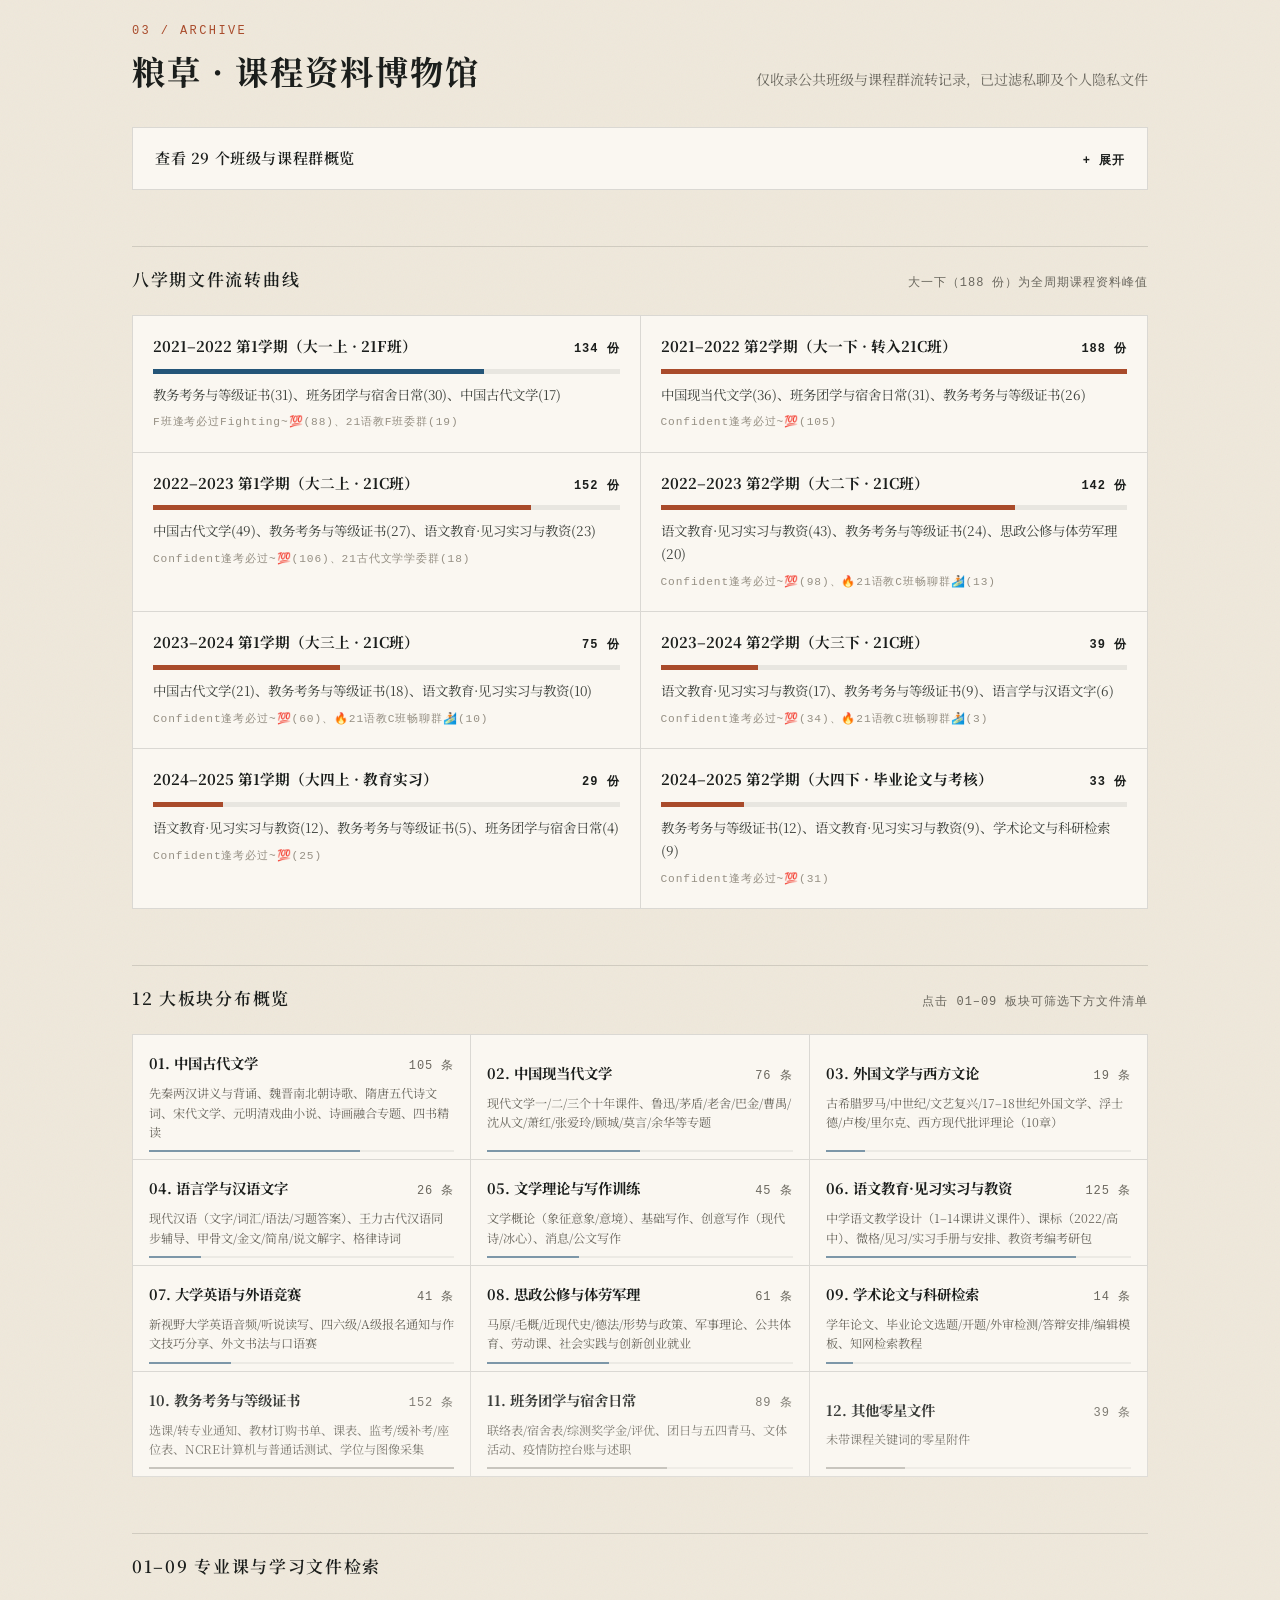
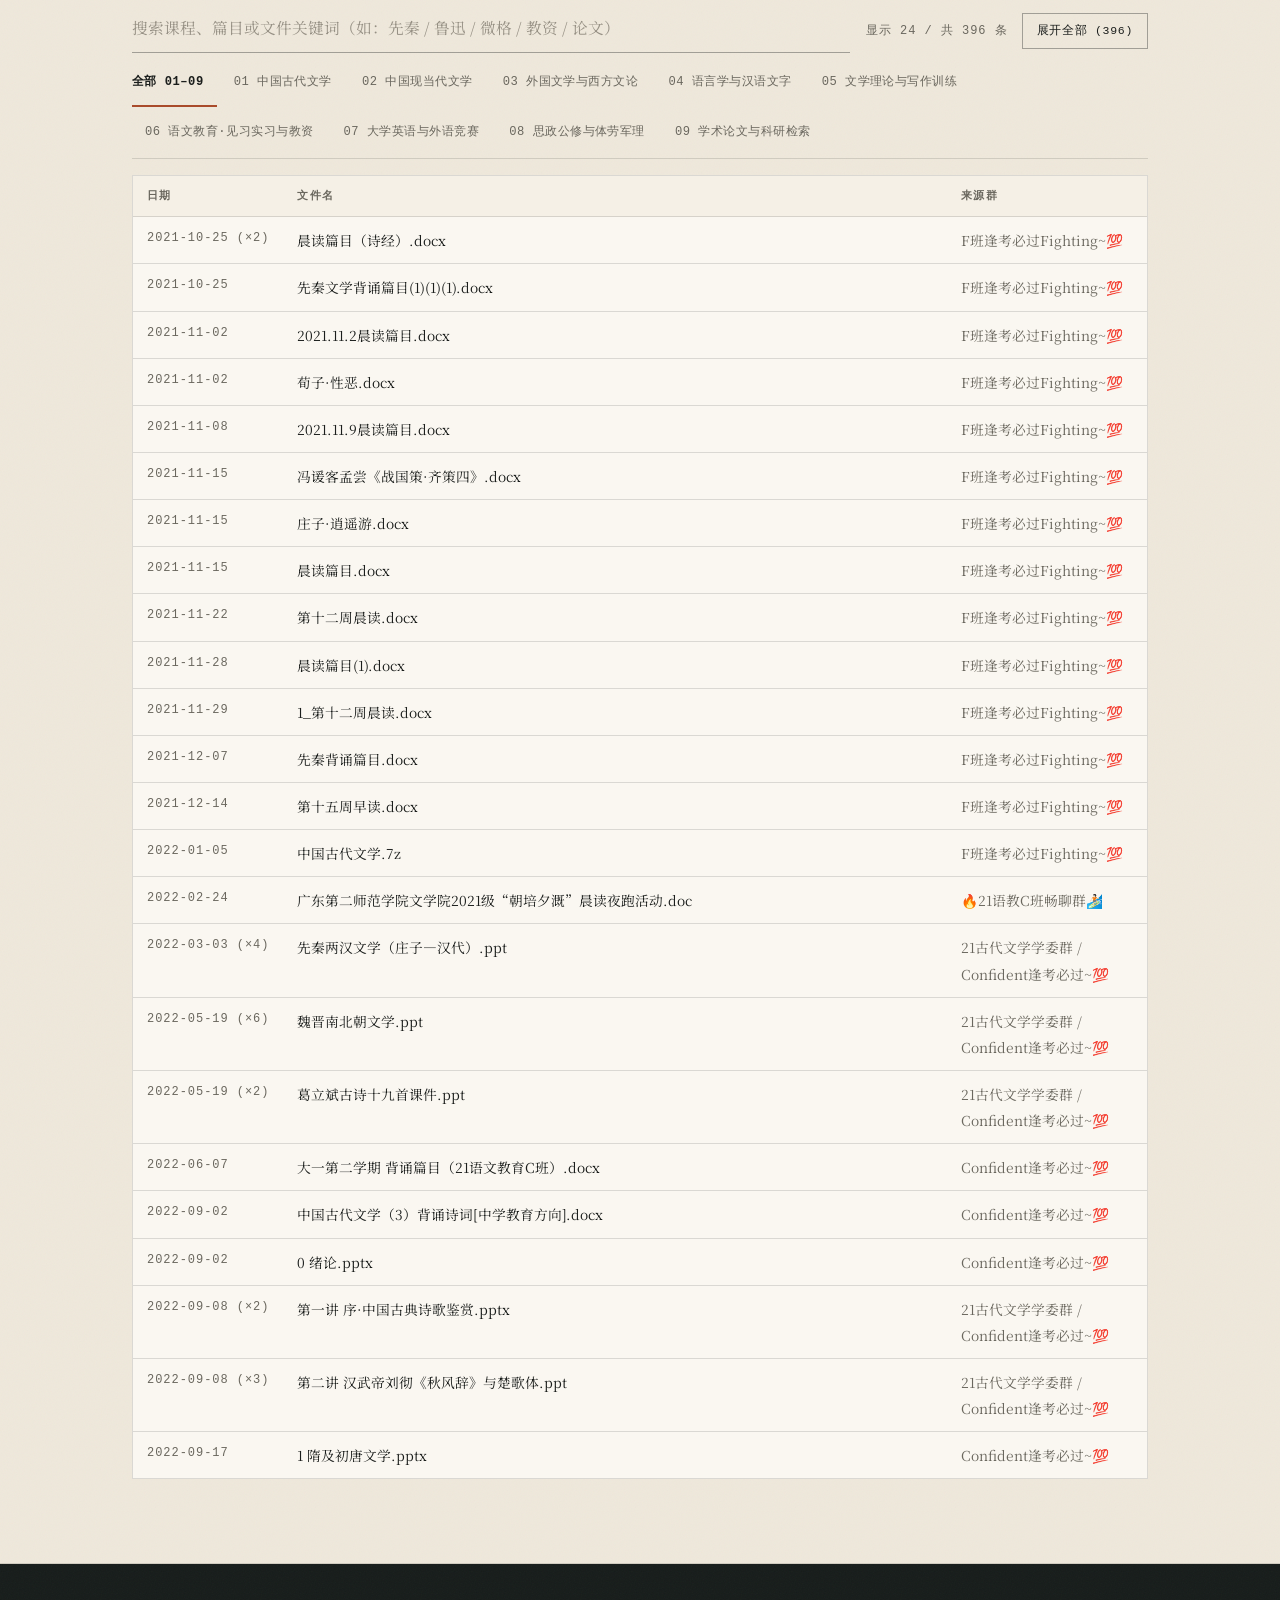
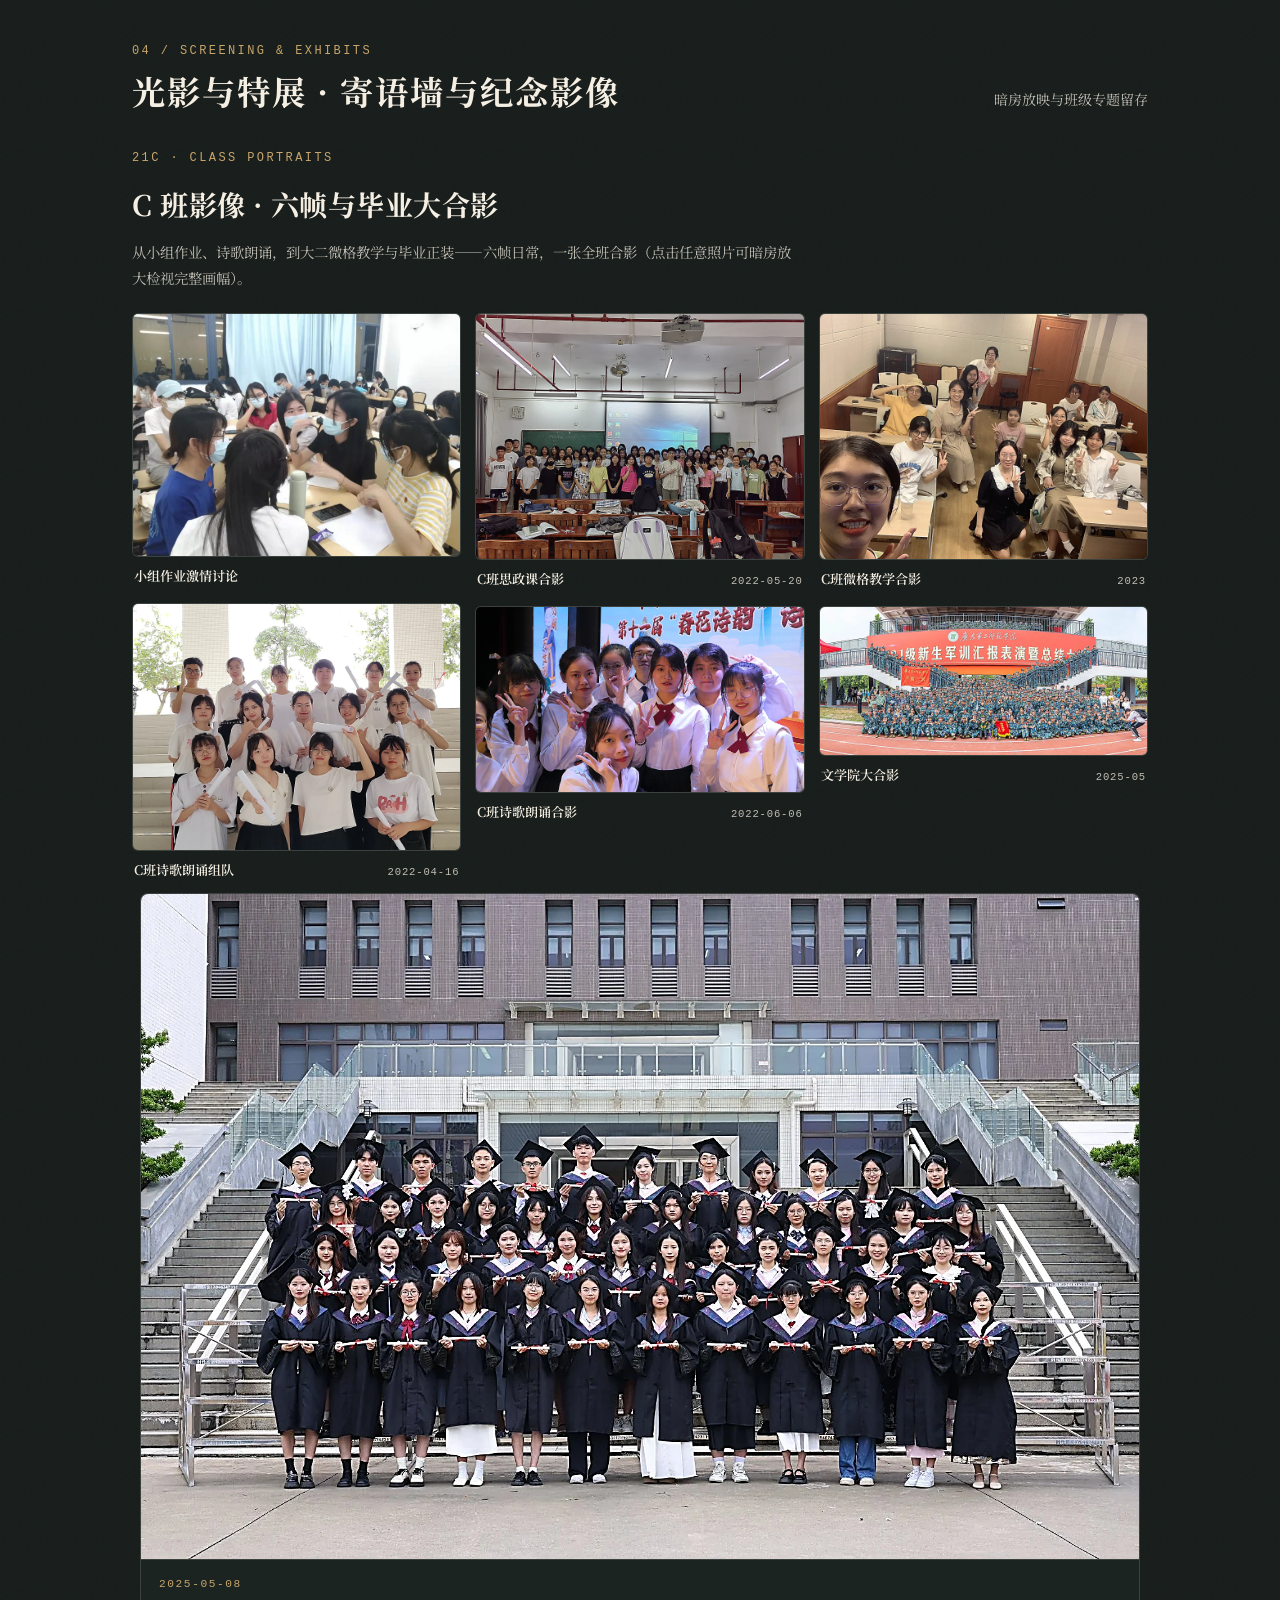
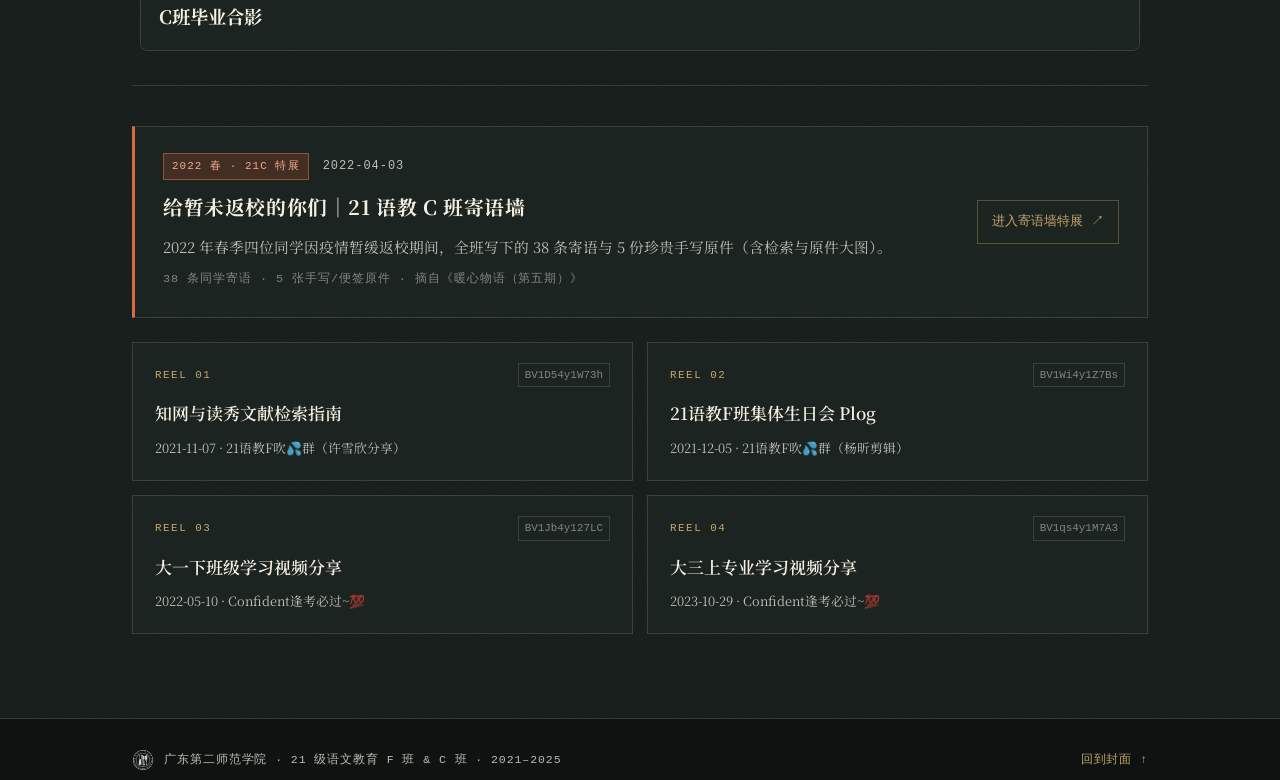
==== commit b9416fcf: "fix(review): Clean schedule export artifacts, enable 12-photo darkroom lightbox, harden repo privacy" ====
--- a/site/index.html
+++ b/site/index.html
@@ -15,6 +15,7 @@
 <link rel="preconnect" href="https://fonts.gstatic.com" crossorigin>
 <link rel="stylesheet" href="https://fonts.googleapis.com/css2?family=Noto+Serif+SC:wght@400;600;700&display=swap">
 <link rel="stylesheet" href="assets/style.css">
+<link rel="stylesheet" href="assets/photo-effects.css">
 </head>
 <body>
 
@@ -26,6 +27,7 @@
     </a>
     <nav class="site-nav" aria-label="板块导航">
       <a href="#chronicle" data-nav="chronicle">编年</a>
+      <a href="#schedule-container" data-nav="schedule">课讯</a>
       <a href="#essays" data-nav="essays">文存</a>
       <a href="#archive" data-nav="archive">粮草</a>
       <a href="#videos" data-nav="videos">光影</a>
@@ -217,7 +219,7 @@
         <div class="cwall-head">
           <span class="sec-kicker mono">21C · CLASS PORTRAITS</span>
           <h3>C 班影像 · 六帧与毕业大合影</h3>
-          <p>从小组作业、诗歌朗诵，到大二微格教学与毕业正装——六帧日常，一张全班合影。</p>
+          <p>从小组作业、诗歌朗诵，到大二微格教学与毕业正装——六帧日常，一张全班合影（点击任意照片可暗房放大检视完整画幅）。</p>
         </div>
         <div class="cwall-grid" id="cwall-grid"></div>
         <figure class="cwall-feature" id="cwall-feature"></figure>
@@ -232,7 +234,7 @@
   <div class="wrap footer-inner">
     <div class="footer-brand">
       <img src="assets/gdei-emblem.png" alt="" width="22" height="22">
-      <span class="mono">广东第二师范学院 · 21 级语文教育 F 班 & C 班 · 2021–2025</span>
+      <span class="mono">广东第二师范学院 · 21 级语文教育 F 班 &amp; C 班 · 2021–2025</span>
     </div>
     <a class="mono footer-top" href="#top">回到封面 ↑</a>
   </div>
@@ -267,10 +269,32 @@
   </article>
 </div>
 
+<div class="lightbox" id="lightbox" hidden role="dialog" aria-modal="true" aria-labelledby="lightbox-title">
+  <div class="lightbox-dialog">
+    <div class="lightbox-bar">
+      <span id="lightbox-meta"></span>
+      <button type="button" class="lightbox-close" id="lightbox-close">关闭 (Esc)</button>
+    </div>
+    <div class="lightbox-stage">
+      <img id="lightbox-img" src="" alt="">
+    </div>
+    <div class="lightbox-foot">
+      <div class="lightbox-caption">
+        <strong id="lightbox-title"></strong>
+        <span id="lightbox-sub"></span>
+      </div>
+      <div class="lightbox-actions">
+        <button type="button" class="lightbox-btn" id="lightbox-prev">← 上一帧</button>
+        <button type="button" class="lightbox-btn" id="lightbox-next">下一帧 →</button>
+      </div>
+    </div>
+  </div>
+</div>
+
 <script src="assets/data.js"></script>
 <script>window.DATA = window.CLASS_ARCHIVE;</script>
 <script src="assets/app.js"></script>
-  <script src="assets/schedule_data.js"></script>
-  <script src="assets/schedule_app.js"></script>
+<script src="assets/schedule_data.js"></script>
+<script src="assets/schedule_app.js"></script>
 </body>
 </html>
--- a/site/assets/photo-effects.css
+++ b/site/assets/photo-effects.css
@@ -0,0 +1,261 @@
+/* =========================================================
+   影像锚点与暗房灯箱增强样式（Direction A 校刊纸面 + 暗房放映双语境适配）
+   ========================================================= */
+
+/* 01 / 编年：卷末胶片影像带标题与拍立得相纸框 */
+.vol-photos-wrap {
+  margin-top: 22px;
+  padding-top: 18px;
+  border-top: 1px dashed var(--rule-strong);
+}
+.vol-photos-head {
+  display: flex;
+  justify-content: space-between;
+  align-items: baseline;
+  gap: 12px;
+  margin-bottom: 12px;
+  font-family: var(--mono);
+  font-size: 0.74rem;
+  letter-spacing: 0.08em;
+  color: var(--muted);
+}
+.vol-photos-head strong {
+  font-family: var(--serif);
+  font-size: 0.92rem;
+  color: var(--ink);
+  letter-spacing: 0.06em;
+}
+.vol-photos {
+  margin-top: 0;
+  padding-top: 0;
+  border-top: 0;
+  grid-template-columns: repeat(auto-fill, minmax(220px, 1fr));
+}
+.vol-photos .photo-frame {
+  cursor: pointer;
+  background: #FAF7F1;
+  border: 1px solid var(--rule-strong);
+  padding: 8px 8px 11px;
+  transition: transform 0.18s ease, border-color 0.18s ease, box-shadow 0.18s ease;
+}
+.vol-photos .photo-frame:hover {
+  transform: translateY(-2px);
+  border-color: var(--c);
+  box-shadow: 0 8px 20px rgba(27, 30, 28, 0.09);
+}
+.vol-photos .photo-frame figcaption {
+  margin-top: 8px;
+  font-size: 0.8rem;
+  line-height: 1.5;
+  color: var(--ink-soft);
+}
+
+/* 04 / 光影与特展：暗房底片陈列区 */
+.photo-gallery-head {
+  display: flex;
+  justify-content: space-between;
+  align-items: baseline;
+  flex-wrap: wrap;
+  gap: 10px;
+  margin: 34px 0 14px;
+  padding-top: 24px;
+  border-top: 1px solid var(--dark-rule);
+}
+.photo-gallery-head h3 {
+  margin: 0;
+  font-family: var(--serif);
+  font-size: 1.18rem;
+  letter-spacing: 0.05em;
+  color: var(--ivory);
+}
+.photo-gallery-head span {
+  font-family: var(--mono);
+  font-size: 0.74rem;
+  letter-spacing: 0.08em;
+  color: var(--gold);
+}
+.sec-dark .photo-grid {
+  display: grid;
+  grid-template-columns: repeat(auto-fill, minmax(235px, 1fr));
+  gap: 16px;
+}
+.sec-dark .photo-frame {
+  margin: 0;
+  padding: 9px 9px 12px;
+  background: var(--dark-card);
+  border: 1px solid var(--dark-rule);
+  cursor: pointer;
+  transition: transform 0.18s ease, border-color 0.18s ease, background-color 0.18s ease;
+}
+.sec-dark .photo-frame:hover {
+  transform: translateY(-2px);
+  border-color: var(--gold);
+  background: #232E2A;
+}
+.sec-dark .photo-frame img {
+  border: 0;
+  border-radius: 2px;
+  aspect-ratio: 4 / 3;
+  object-fit: cover;
+}
+.sec-dark .photo-meta-row {
+  display: flex;
+  justify-content: space-between;
+  align-items: center;
+  gap: 8px;
+  margin-top: 9px;
+  font-family: var(--mono);
+  font-size: 0.68rem;
+  color: var(--gold);
+}
+.sec-dark .photo-frame figcaption {
+  margin-top: 4px;
+  font-size: 0.82rem;
+  line-height: 1.5;
+  color: var(--ivory-soft);
+}
+
+/* 暗房全屏检视灯箱（完整比例无裁切 + 编年定位） */
+.lightbox {
+  position: fixed;
+  inset: 0;
+  z-index: 80;
+  background: rgba(12, 16, 15, 0.92);
+  backdrop-filter: blur(6px);
+  display: flex;
+  align-items: center;
+  justify-content: center;
+  padding: 24px;
+}
+.lightbox[hidden] {
+  display: none !important;
+}
+.lightbox-dialog {
+  max-width: min(1080px, 94vw);
+  max-height: 92vh;
+  display: flex;
+  flex-direction: column;
+  background: #171F1C;
+  border: 1px solid rgba(199, 165, 107, 0.35);
+  box-shadow: 0 24px 64px rgba(0, 0, 0, 0.65);
+  color: var(--ivory);
+}
+.lightbox-bar {
+  display: flex;
+  justify-content: space-between;
+  align-items: center;
+  gap: 12px;
+  padding: 10px 16px;
+  border-bottom: 1px solid var(--dark-rule);
+  font-family: var(--mono);
+  font-size: 0.75rem;
+  color: var(--gold);
+}
+.lightbox-close {
+  background: transparent;
+  border: 1px solid var(--dark-rule);
+  color: var(--ivory);
+  padding: 4px 12px;
+  font-family: var(--mono);
+  font-size: 0.74rem;
+  cursor: pointer;
+}
+.lightbox-close:hover {
+  border-color: var(--gold);
+  color: var(--gold);
+}
+.lightbox-stage {
+  display: flex;
+  align-items: center;
+  justify-content: center;
+  background: #0E1311;
+  padding: 12px;
+  overflow: hidden;
+}
+.lightbox-stage img {
+  max-width: 100%;
+  max-height: 68vh;
+  width: auto;
+  height: auto;
+  object-fit: contain;
+  display: block;
+}
+.lightbox-foot {
+  display: flex;
+  justify-content: space-between;
+  align-items: center;
+  flex-wrap: wrap;
+  gap: 12px;
+  padding: 12px 18px;
+  border-top: 1px solid var(--dark-rule);
+}
+.lightbox-caption strong {
+  display: block;
+  font-family: var(--serif);
+  font-size: 1rem;
+  color: var(--ivory);
+  margin-bottom: 3px;
+}
+.lightbox-caption span {
+  font-size: 0.8rem;
+  color: var(--ivory-soft);
+}
+.lightbox-actions {
+  display: flex;
+  gap: 8px;
+}
+.lightbox-btn {
+  background: transparent;
+  border: 1px solid rgba(199, 165, 107, 0.4);
+  color: var(--gold);
+  padding: 6px 12px;
+  font-family: var(--mono);
+  font-size: 0.72rem;
+  cursor: pointer;
+}
+.lightbox-btn:hover:not(:disabled) {
+  background: rgba(199, 165, 107, 0.14);
+  color: var(--ivory);
+}
+.lightbox-btn:disabled {
+  opacity: 0.35;
+  cursor: not-allowed;
+}
+
+/* F 班与 C 班影像画廊：点击放大交互与键盘焦点 */
+.f-photo-item,
+.f-photo-feature {
+  cursor: zoom-in;
+  transition: transform 0.18s ease, border-color 0.18s ease, box-shadow 0.18s ease;
+}
+.f-photo-item:hover,
+.f-photo-feature:hover {
+  transform: translateY(-2px);
+  border-color: var(--f);
+  box-shadow: 0 8px 20px rgba(27, 30, 28, 0.08);
+}
+.cwall-item,
+.cwall-feature {
+  cursor: zoom-in;
+  transition: transform 0.18s ease, border-color 0.18s ease, box-shadow 0.18s ease;
+}
+.cwall-item:hover img,
+.cwall-feature:hover {
+  border-color: var(--gold);
+  box-shadow: 0 10px 24px rgba(0, 0, 0, 0.35);
+}
+.cwall-item:hover {
+  transform: translateY(-2px);
+}
+.f-photo-item:focus-visible,
+.f-photo-feature:focus-visible,
+.cwall-item:focus-visible,
+.cwall-feature:focus-visible,
+.notice-cell.has-notes:focus-visible,
+.notice-tab:focus-visible,
+.notice-more:focus-visible,
+.notice-month-btn:focus-visible,
+.notice-month-select:focus-visible {
+  outline: 2px solid var(--gold);
+  outline-offset: 2px;
+}
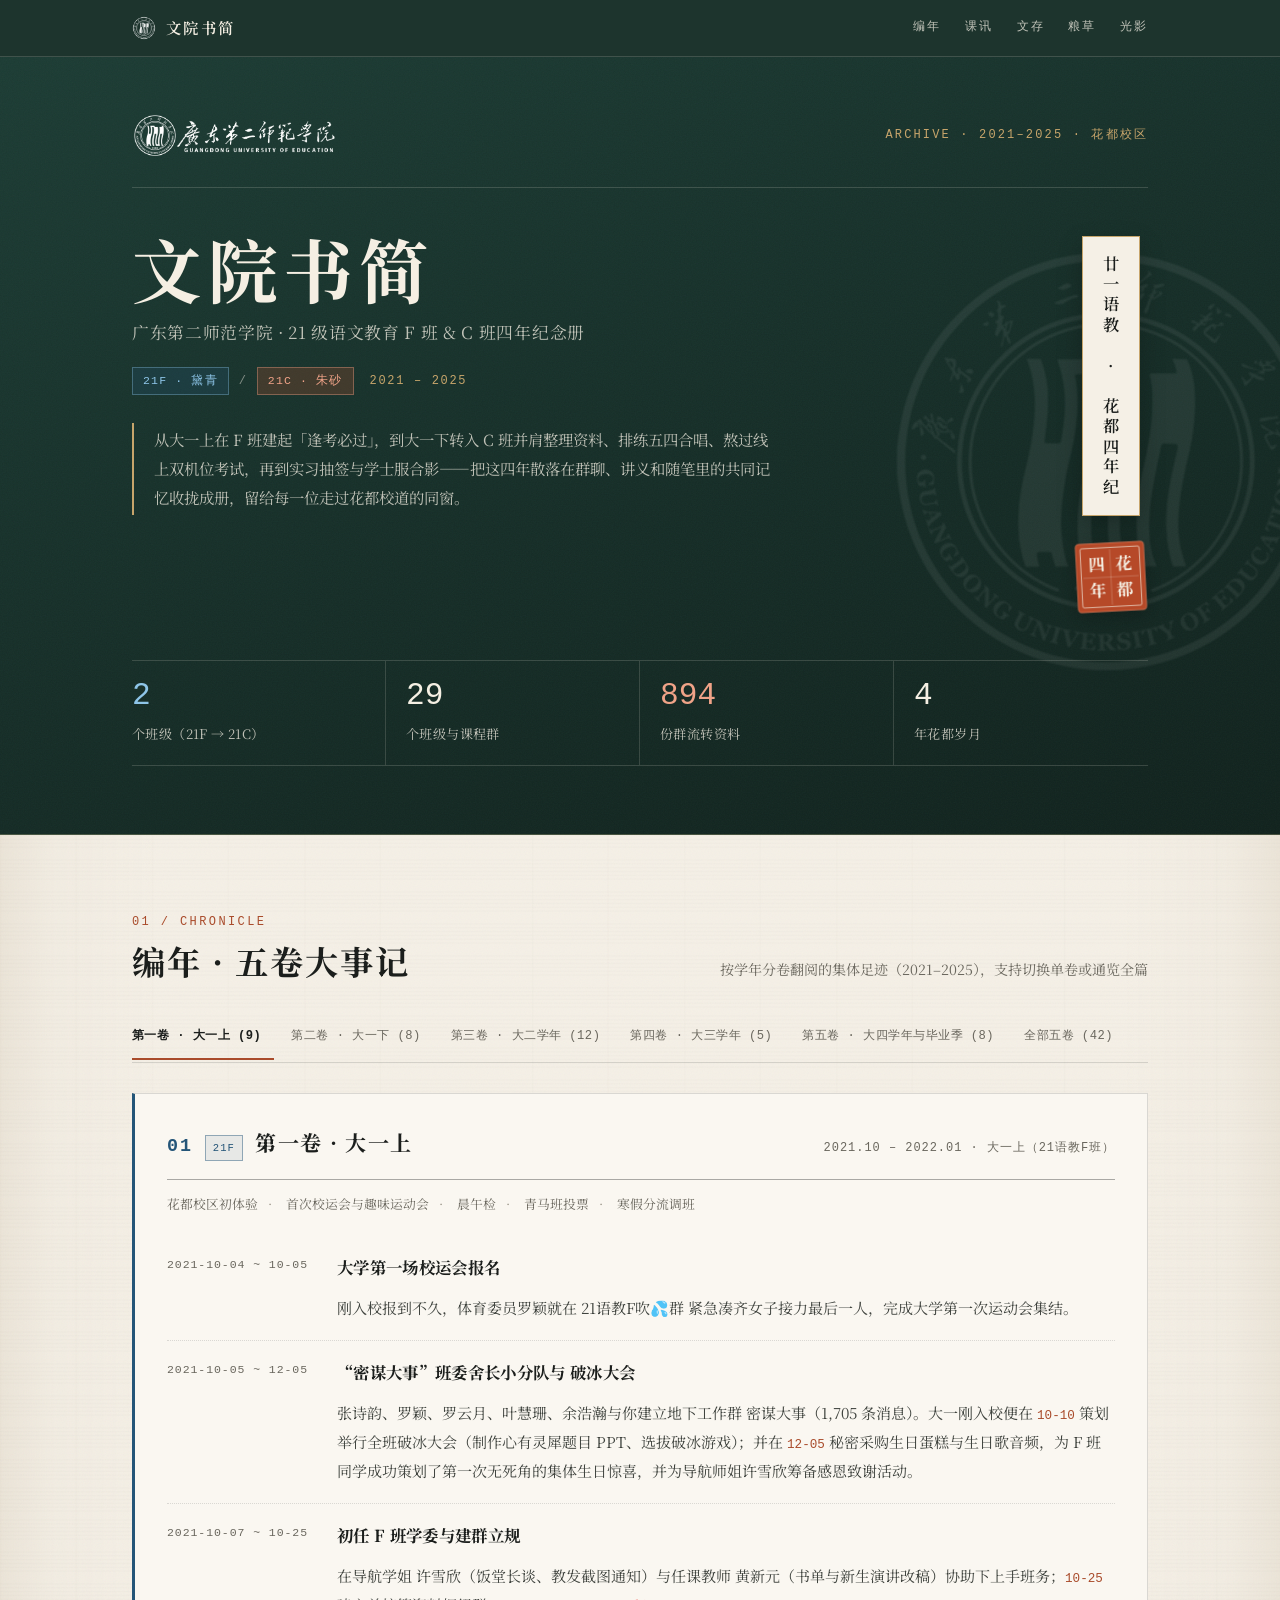
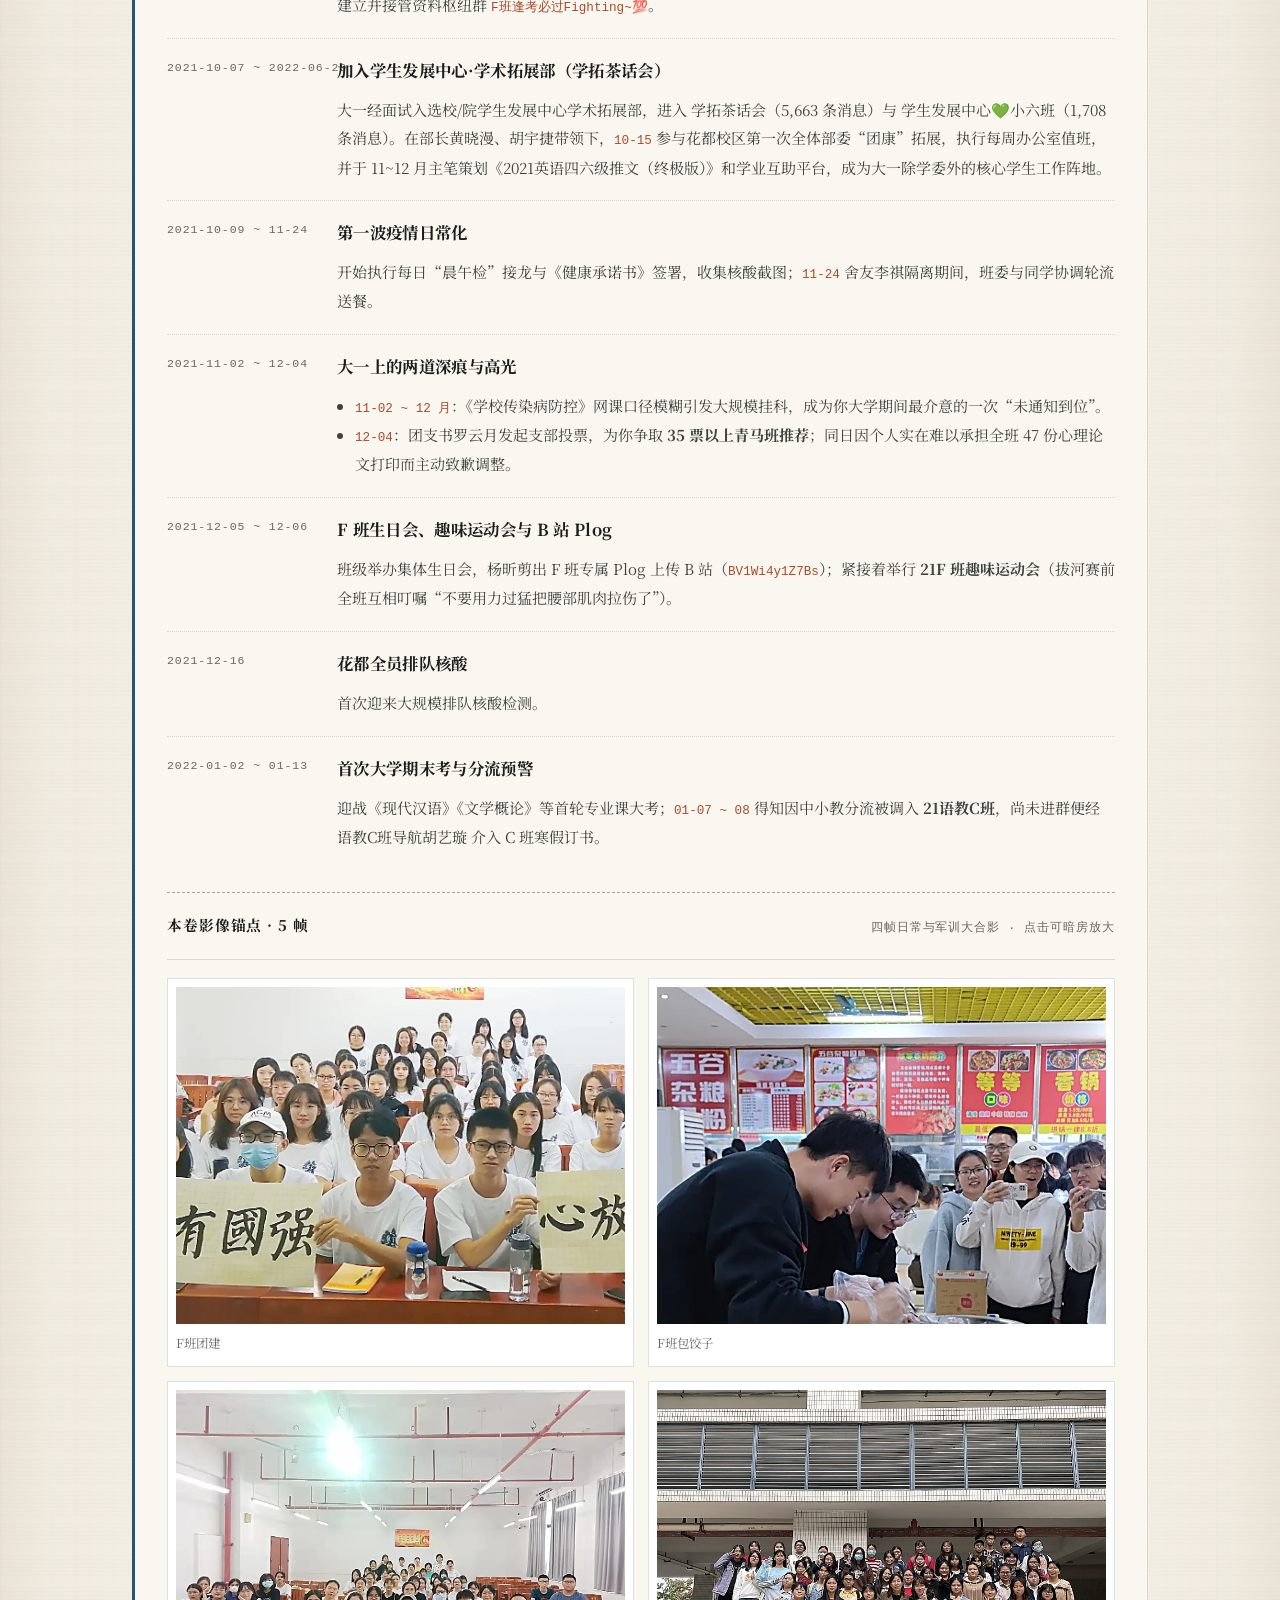
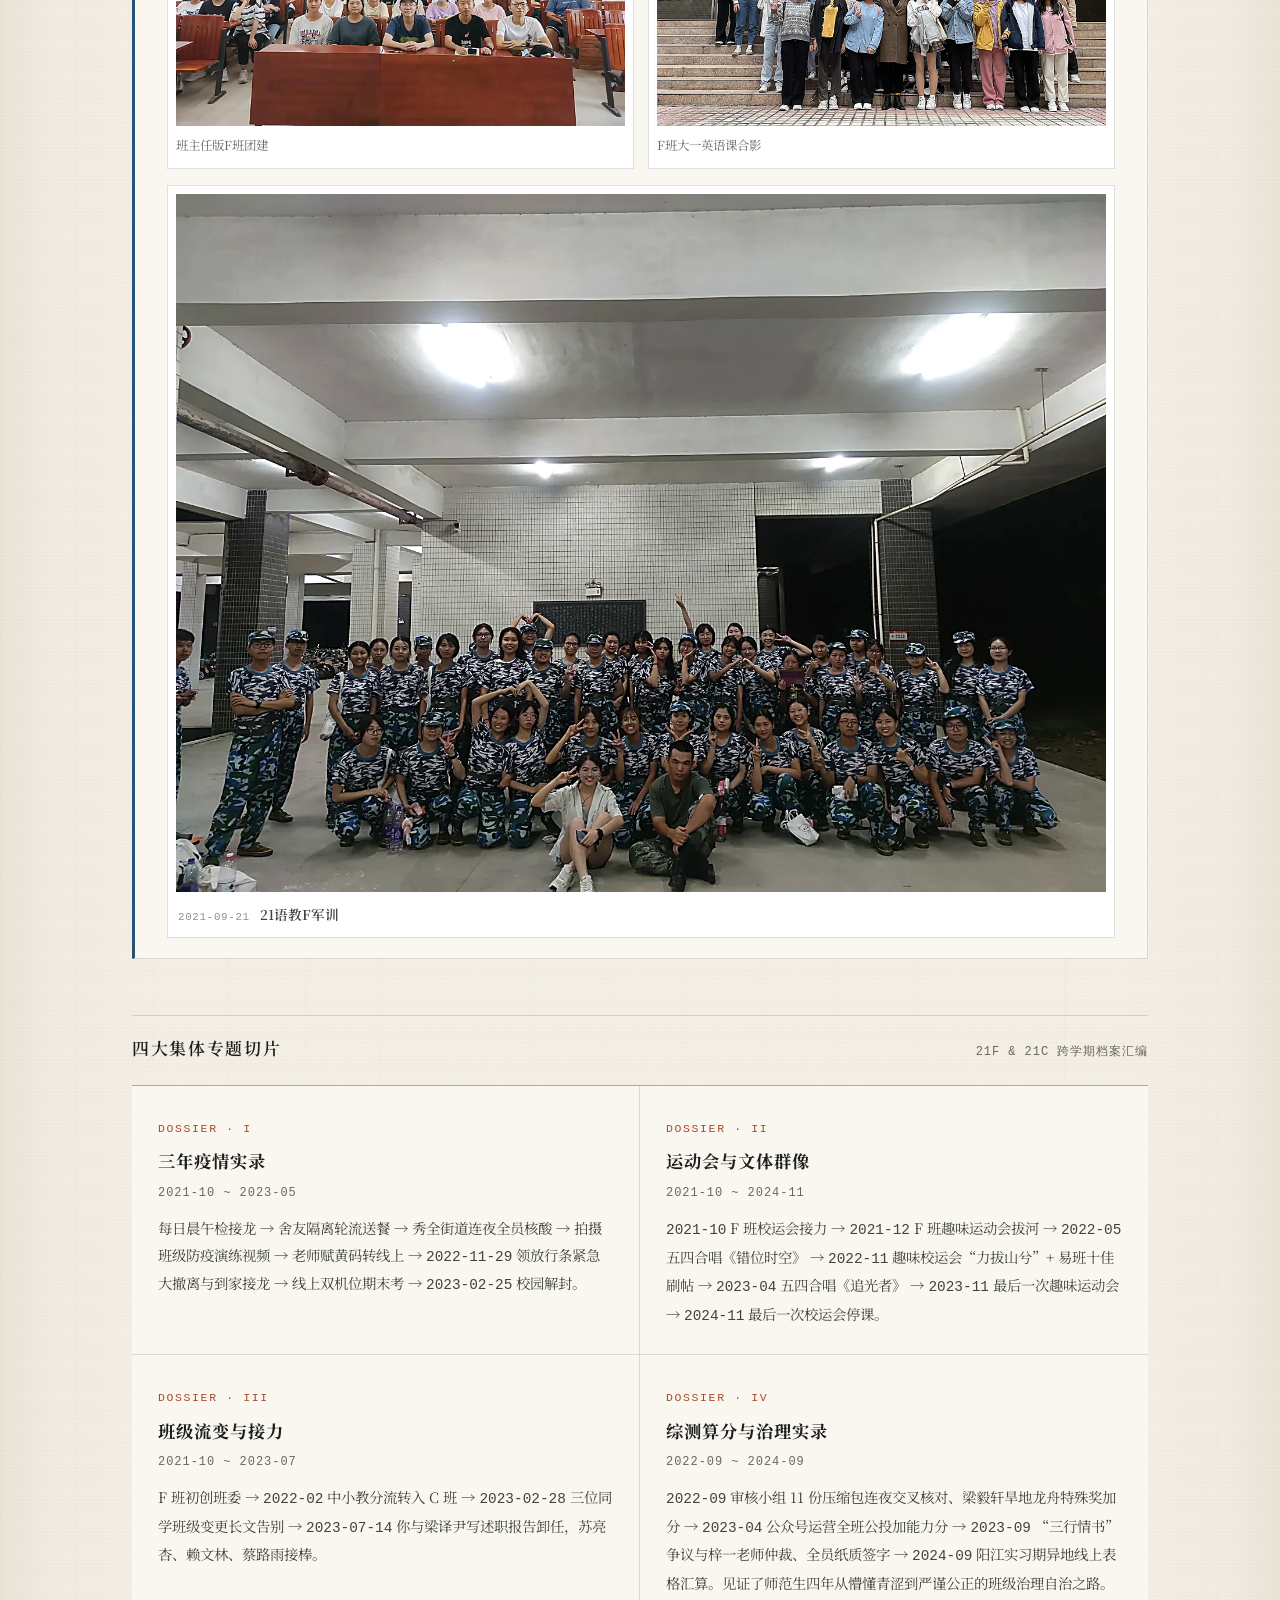
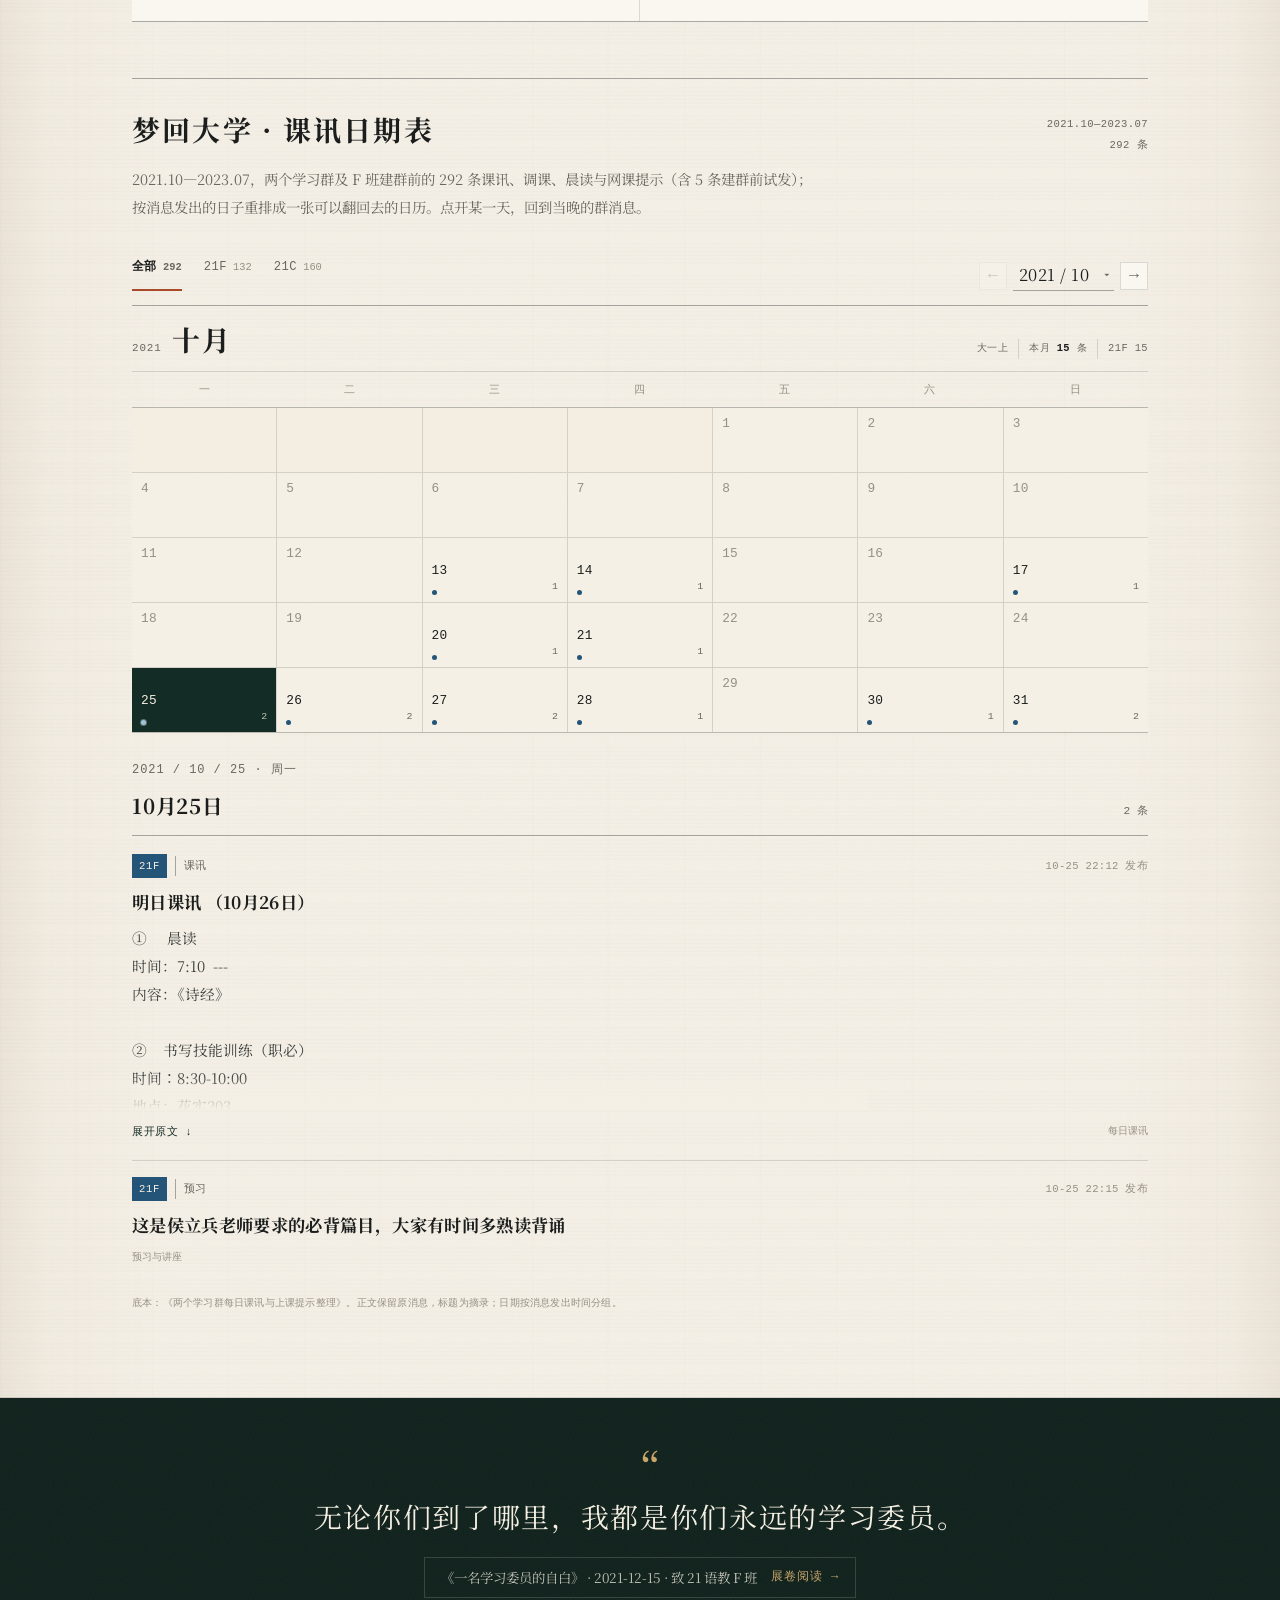
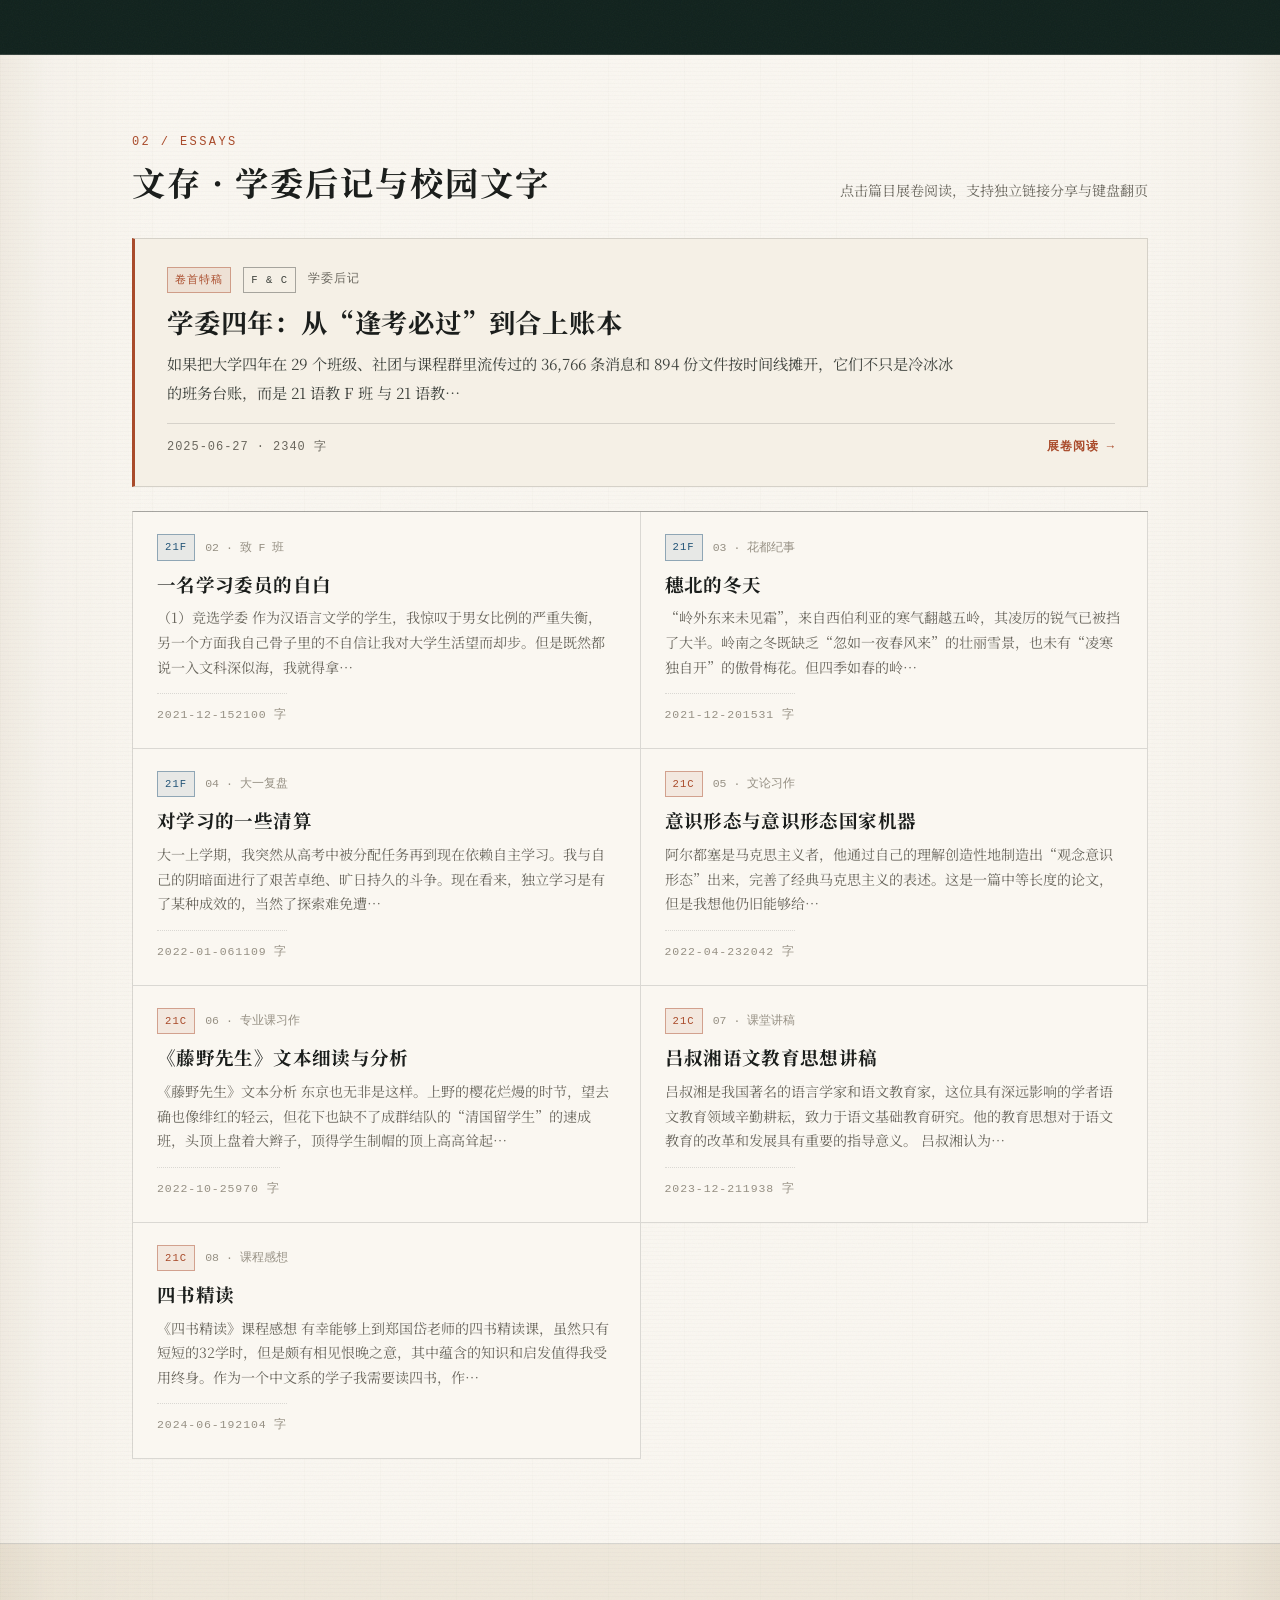
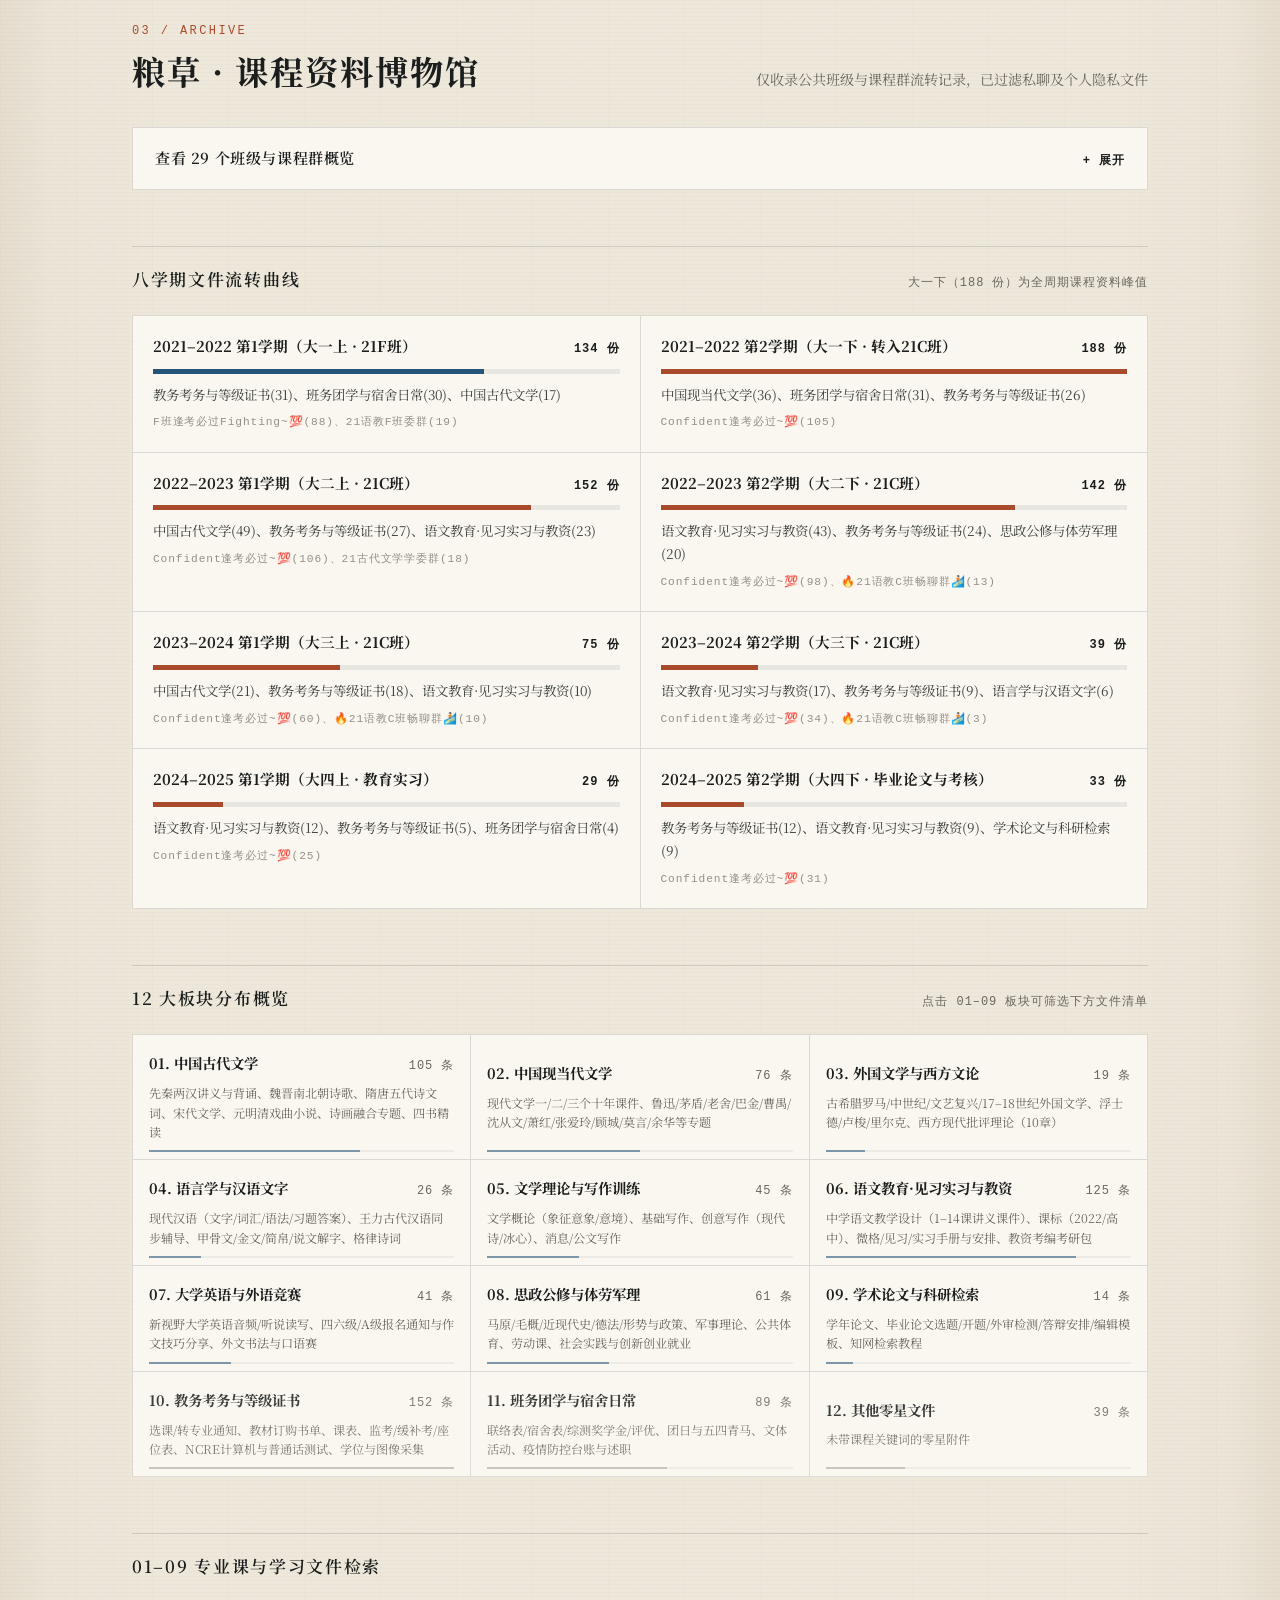
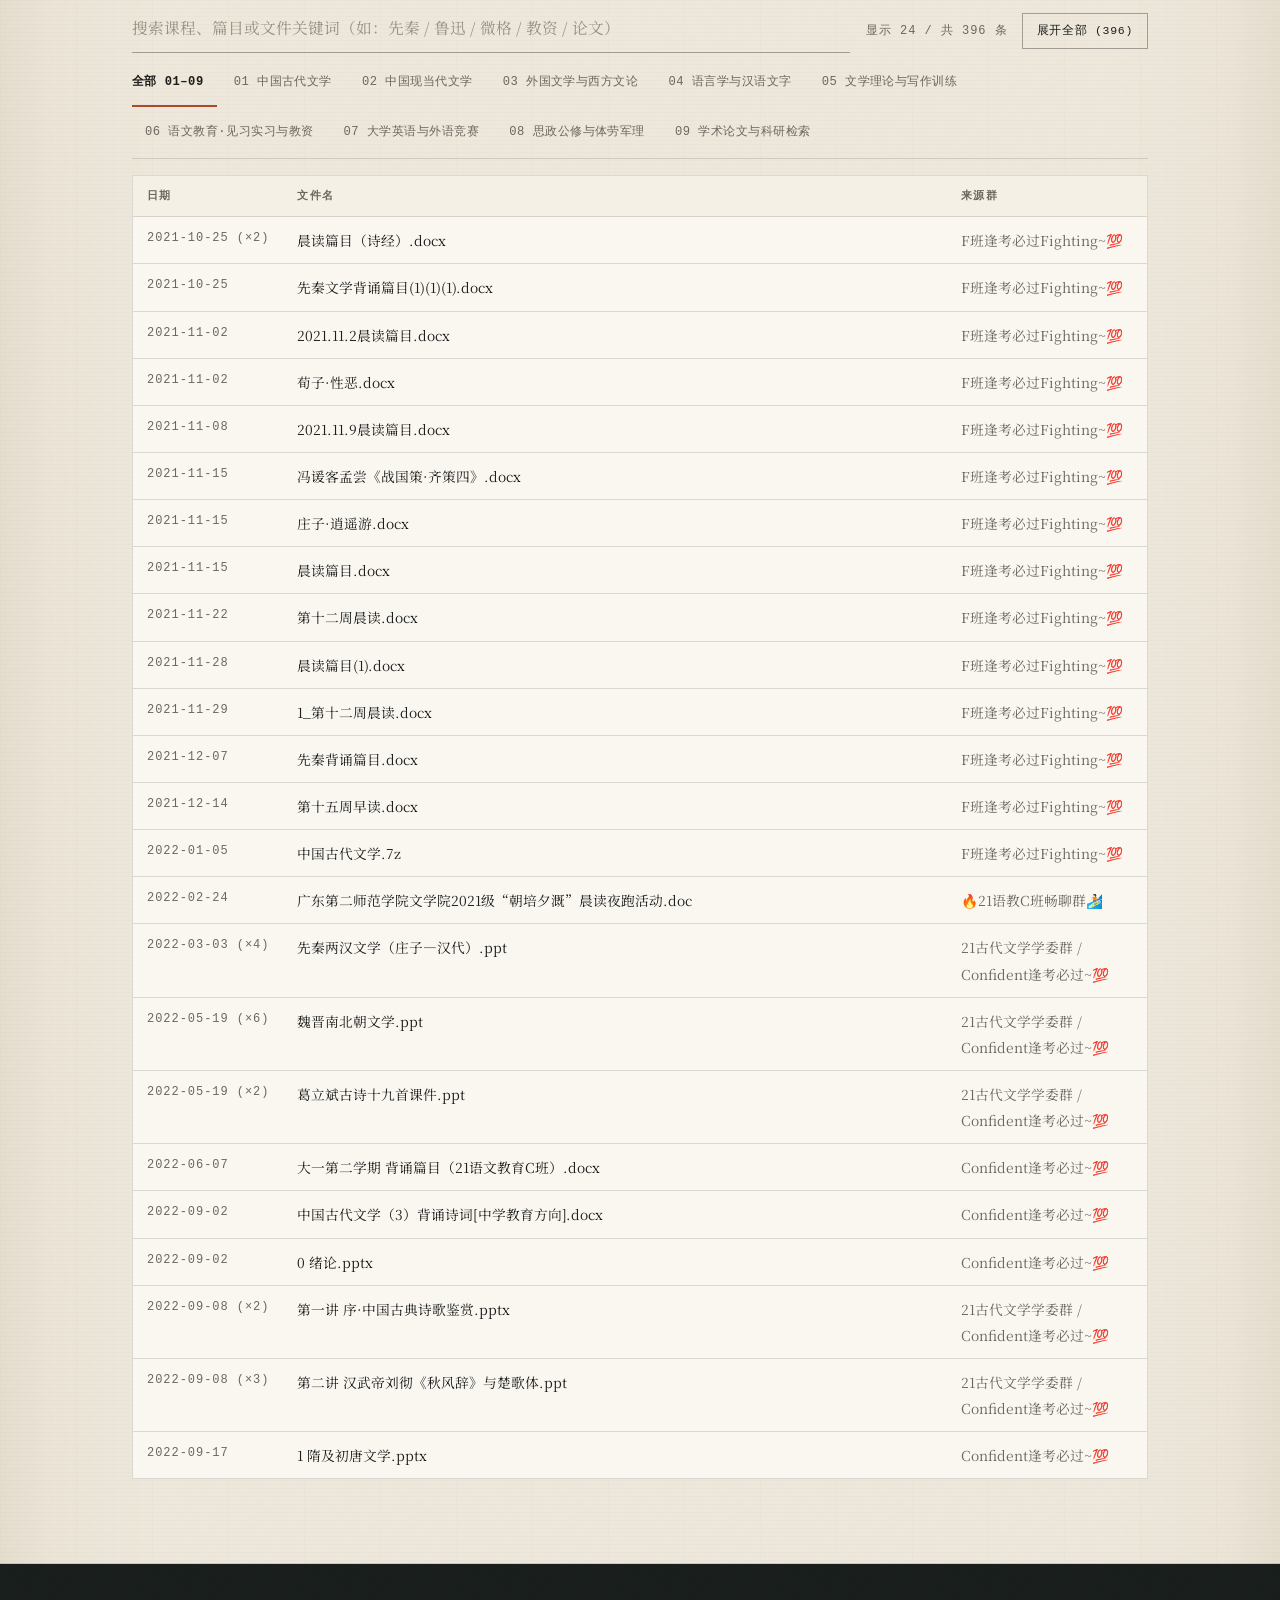
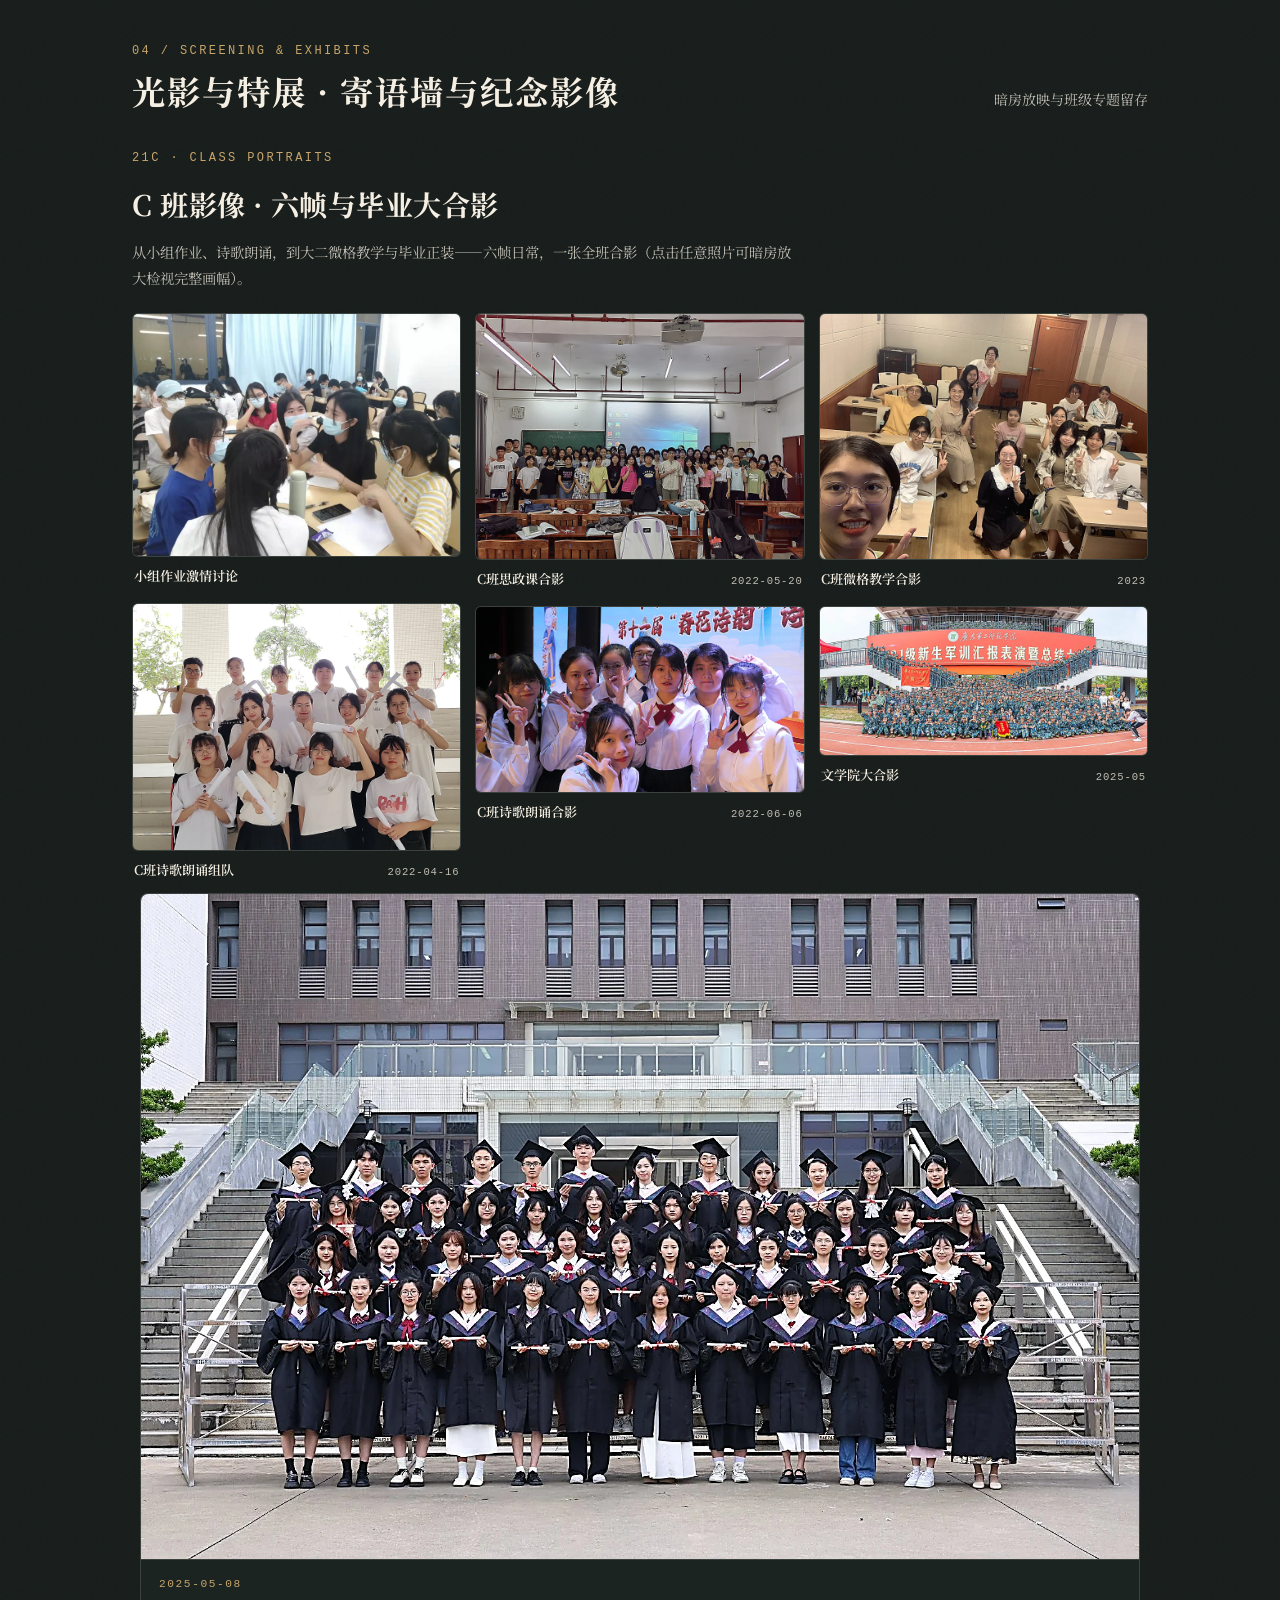
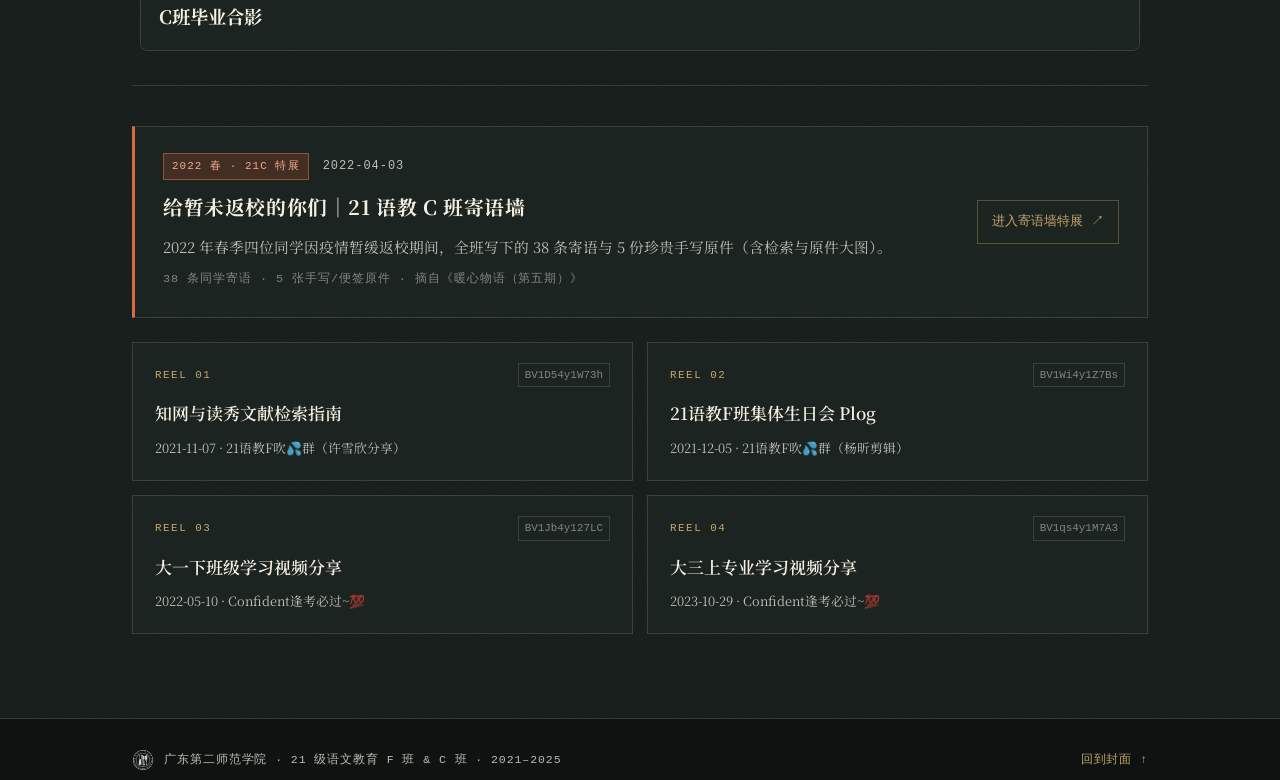
==== commit 1f4f09a5: "feat(design): Add laid bamboo-paper texture, outer book-edge vignette, vertical book-ear margin tabs" ====
--- a/site/index.html
+++ b/site/index.html
@@ -79,6 +79,13 @@
   </section>
 
   <section class="sec sec-paper" id="chronicle" data-band="chronicle">
+    <div class="ear-rail" aria-hidden="true">
+      <a class="book-ear" href="#chronicle" tabindex="-1">
+        <span class="book-ear-tail">▾</span>
+        <span class="book-ear-text">卷壹·四年编年</span>
+        <span class="book-ear-num">01</span>
+      </a>
+    </div>
     <div class="wrap">
       <div class="sec-head">
         <div>
@@ -97,6 +104,13 @@
       </div>
       <div class="theme-grid" id="theme-grid"></div>
       <div class="notice-section" id="schedule-container">
+        <div class="ear-rail ear-rail-sub" aria-hidden="true">
+          <a class="book-ear book-ear-f" href="#schedule-container" tabindex="-1">
+            <span class="book-ear-tail">▾</span>
+            <span class="book-ear-text">附卷·课讯日历</span>
+            <span class="book-ear-num">历</span>
+          </a>
+        </div>
         <div class="notice-head">
           <h3>梦回大学 · 课讯日期表</h3>
           <span class="notice-head-meta mono" id="notice-meta"><span>2021.10—2023.07</span><span>292 条</span></span>
@@ -120,6 +134,13 @@
   </aside>
 
   <section class="sec sec-ivory" id="essays" data-band="essays">
+    <div class="ear-rail" aria-hidden="true">
+      <a class="book-ear" href="#essays" tabindex="-1">
+        <span class="book-ear-tail">▾</span>
+        <span class="book-ear-text">卷贰·校园文存</span>
+        <span class="book-ear-num">02</span>
+      </a>
+    </div>
     <div class="wrap">
       <div class="sec-head">
         <div>
@@ -134,6 +155,13 @@
   </section>
 
   <section class="sec sec-warm" id="archive" data-band="archive">
+    <div class="ear-rail" aria-hidden="true">
+      <a class="book-ear" href="#archive" tabindex="-1">
+        <span class="book-ear-tail">▾</span>
+        <span class="book-ear-text">卷叁·课程粮草</span>
+        <span class="book-ear-num">03</span>
+      </a>
+    </div>
     <div class="wrap">
       <div class="sec-head">
         <div>
@@ -204,6 +232,18 @@
         </table>
       </div>
     </div>
+    <div class="margin-seal-wrap" aria-hidden="true">
+      <svg class="margin-seal" width="54" height="54" viewBox="0 0 80 80">
+        <rect x="3" y="3" width="74" height="74" fill="none" stroke="#A94B2B" stroke-width="2.5"/>
+        <rect x="8" y="8" width="64" height="64" fill="none" stroke="#A94B2B" stroke-width="1"/>
+        <line x1="40" y1="8" x2="40" y2="72" stroke="#A94B2B" stroke-width="1"/>
+        <line x1="8" y1="40" x2="72" y2="40" stroke="#A94B2B" stroke-width="1"/>
+        <text x="56" y="31" text-anchor="middle" font-family="'Noto Serif SC', 'STSong', SimSun, serif" font-size="16" font-weight="700" fill="#A94B2B">文</text>
+        <text x="56" y="61" text-anchor="middle" font-family="'Noto Serif SC', 'STSong', SimSun, serif" font-size="16" font-weight="700" fill="#A94B2B">院</text>
+        <text x="24" y="31" text-anchor="middle" font-family="'Noto Serif SC', 'STSong', SimSun, serif" font-size="16" font-weight="700" fill="#A94B2B">书</text>
+        <text x="24" y="61" text-anchor="middle" font-family="'Noto Serif SC', 'STSong', SimSun, serif" font-size="16" font-weight="700" fill="#A94B2B">简</text>
+      </svg>
+    </div>
   </section>
 
   <section class="sec sec-dark" id="videos" data-band="videos">
--- a/site/assets/style.css
+++ b/site/assets/style.css
@@ -298,16 +298,156 @@
   letter-spacing: 0.03em;
 }
 
-/* ---------- 通用章节节奏 ---------- */
+/* ---------- 通用章节节奏与旧书页边（竹纸帘纹 + 书口微晕 + 书耳 + 闲章） ---------- */
 .sec {
+  position: relative;
   padding-block: 76px 84px;
   border-bottom: 1px solid var(--rule);
   scroll-margin-top: 56px;
   background-image: var(--grain);
 }
+.sec-paper,
+.sec-ivory,
+.sec-warm {
+  background-image:
+    /* 左右书口 56px 暖色微晕，中心保持明亮 */
+    linear-gradient(
+      90deg,
+      rgba(156, 134, 98, 0.11) 0%,
+      rgba(156, 134, 98, 0.035) 48px,
+      transparent 160px,
+      transparent calc(100% - 160px),
+      rgba(156, 134, 98, 0.035) calc(100% - 48px),
+      rgba(156, 134, 98, 0.11) 100%
+    ),
+    /* 极浅横向竹纸帘纹（4px 周期） */
+    repeating-linear-gradient(
+      180deg,
+      rgba(27, 30, 28, 0.016) 0px,
+      rgba(27, 30, 28, 0.016) 1px,
+      transparent 1px,
+      transparent 4px
+    ),
+    /* 竖向抄纸丝路（76px 周期） */
+    repeating-linear-gradient(
+      90deg,
+      rgba(140, 128, 108, 0.022) 0px,
+      rgba(140, 128, 108, 0.022) 1px,
+      transparent 1px,
+      transparent 76px
+    ),
+    var(--grain);
+}
 .sec-paper { background-color: var(--paper); }
 .sec-ivory { background-color: var(--paper-light); }
 .sec-warm { background-color: var(--paper-warm); }
+
+/* 默认隐藏页边书耳与闲章，仅在 1360px+ 宽屏书口留白区呈现 */
+.ear-rail,
+.margin-seal-wrap {
+  display: none;
+}
+
+@media (min-width: 1360px) {
+  /* 版心两侧的极细书口界栏线 */
+  .sec-paper::before,
+  .sec-ivory::before,
+  .sec-warm::before {
+    content: "";
+    position: absolute;
+    top: 0;
+    bottom: 0;
+    left: calc(50% - 556px);
+    right: calc(50% - 556px);
+    border-left: 1px solid rgba(27, 30, 28, 0.085);
+    border-right: 1px solid rgba(27, 30, 28, 0.085);
+    pointer-events: none;
+  }
+
+  .ear-rail {
+    display: block;
+    position: absolute;
+    top: 78px;
+    left: calc(50% + 556px);
+    z-index: 4;
+  }
+  .notice-section {
+    position: relative;
+  }
+  .ear-rail-sub {
+    top: 34px;
+    left: calc(100% + 48px);
+  }
+
+  .book-ear {
+    display: flex;
+    flex-direction: column;
+    align-items: center;
+    gap: 8px;
+    width: 32px;
+    padding: 10px 5px 9px;
+    background: #FAF6EC;
+    border: 1px solid rgba(27, 30, 28, 0.26);
+    border-left: 2px solid var(--c);
+    box-shadow: 2px 4px 12px rgba(27, 30, 28, 0.045);
+    color: var(--ink-soft);
+    transition: transform 0.18s ease, border-color 0.18s ease, color 0.18s ease;
+  }
+  .book-ear-f {
+    border-left-color: var(--f);
+  }
+  .book-ear:hover {
+    transform: translateX(2px);
+    color: var(--ink);
+    border-color: var(--ink-soft);
+    border-left-color: var(--c);
+  }
+  .book-ear-f:hover {
+    border-left-color: var(--f);
+  }
+  .book-ear-tail {
+    font-size: 0.62rem;
+    line-height: 1;
+    color: var(--c);
+    opacity: 0.85;
+  }
+  .book-ear-f .book-ear-tail {
+    color: var(--f);
+  }
+  .book-ear-text {
+    writing-mode: vertical-rl;
+    text-orientation: upright;
+    font-family: var(--serif);
+    font-size: 0.76rem;
+    font-weight: 600;
+    letter-spacing: 0.22em;
+    line-height: 1;
+  }
+  .book-ear-num {
+    width: 100%;
+    padding-top: 6px;
+    border-top: 1px solid var(--rule);
+    text-align: center;
+    font-family: var(--mono);
+    font-size: 0.62rem;
+    letter-spacing: 0.04em;
+    color: var(--muted);
+  }
+
+  /* 纸页末卷左侧书口：仅保留一枚淡朱砂藏书闲章 */
+  .margin-seal-wrap {
+    display: block;
+    position: absolute;
+    bottom: 86px;
+    right: calc(50% + 574px);
+    pointer-events: none;
+  }
+  .margin-seal {
+    display: block;
+    opacity: 0.36;
+    transform: rotate(-2.5deg);
+  }
+}
 
 .sec-head {
   display: flex;
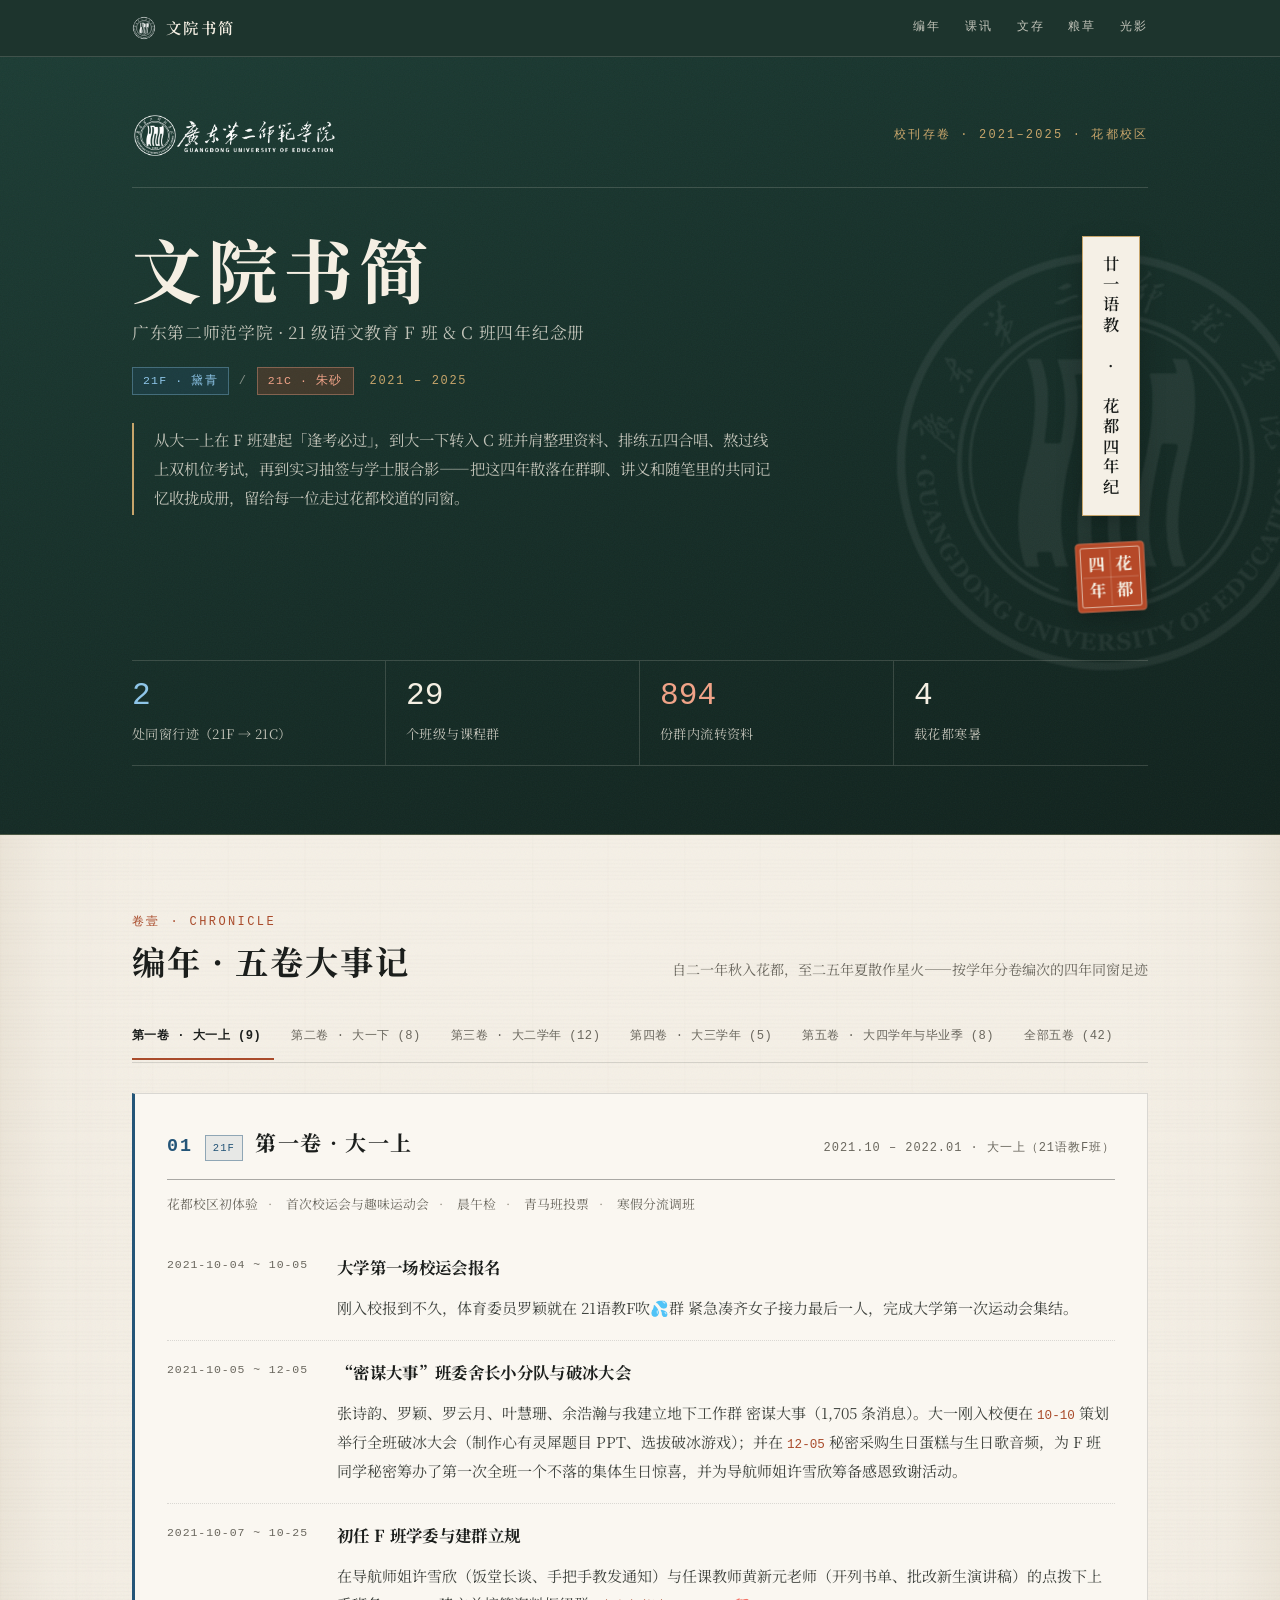
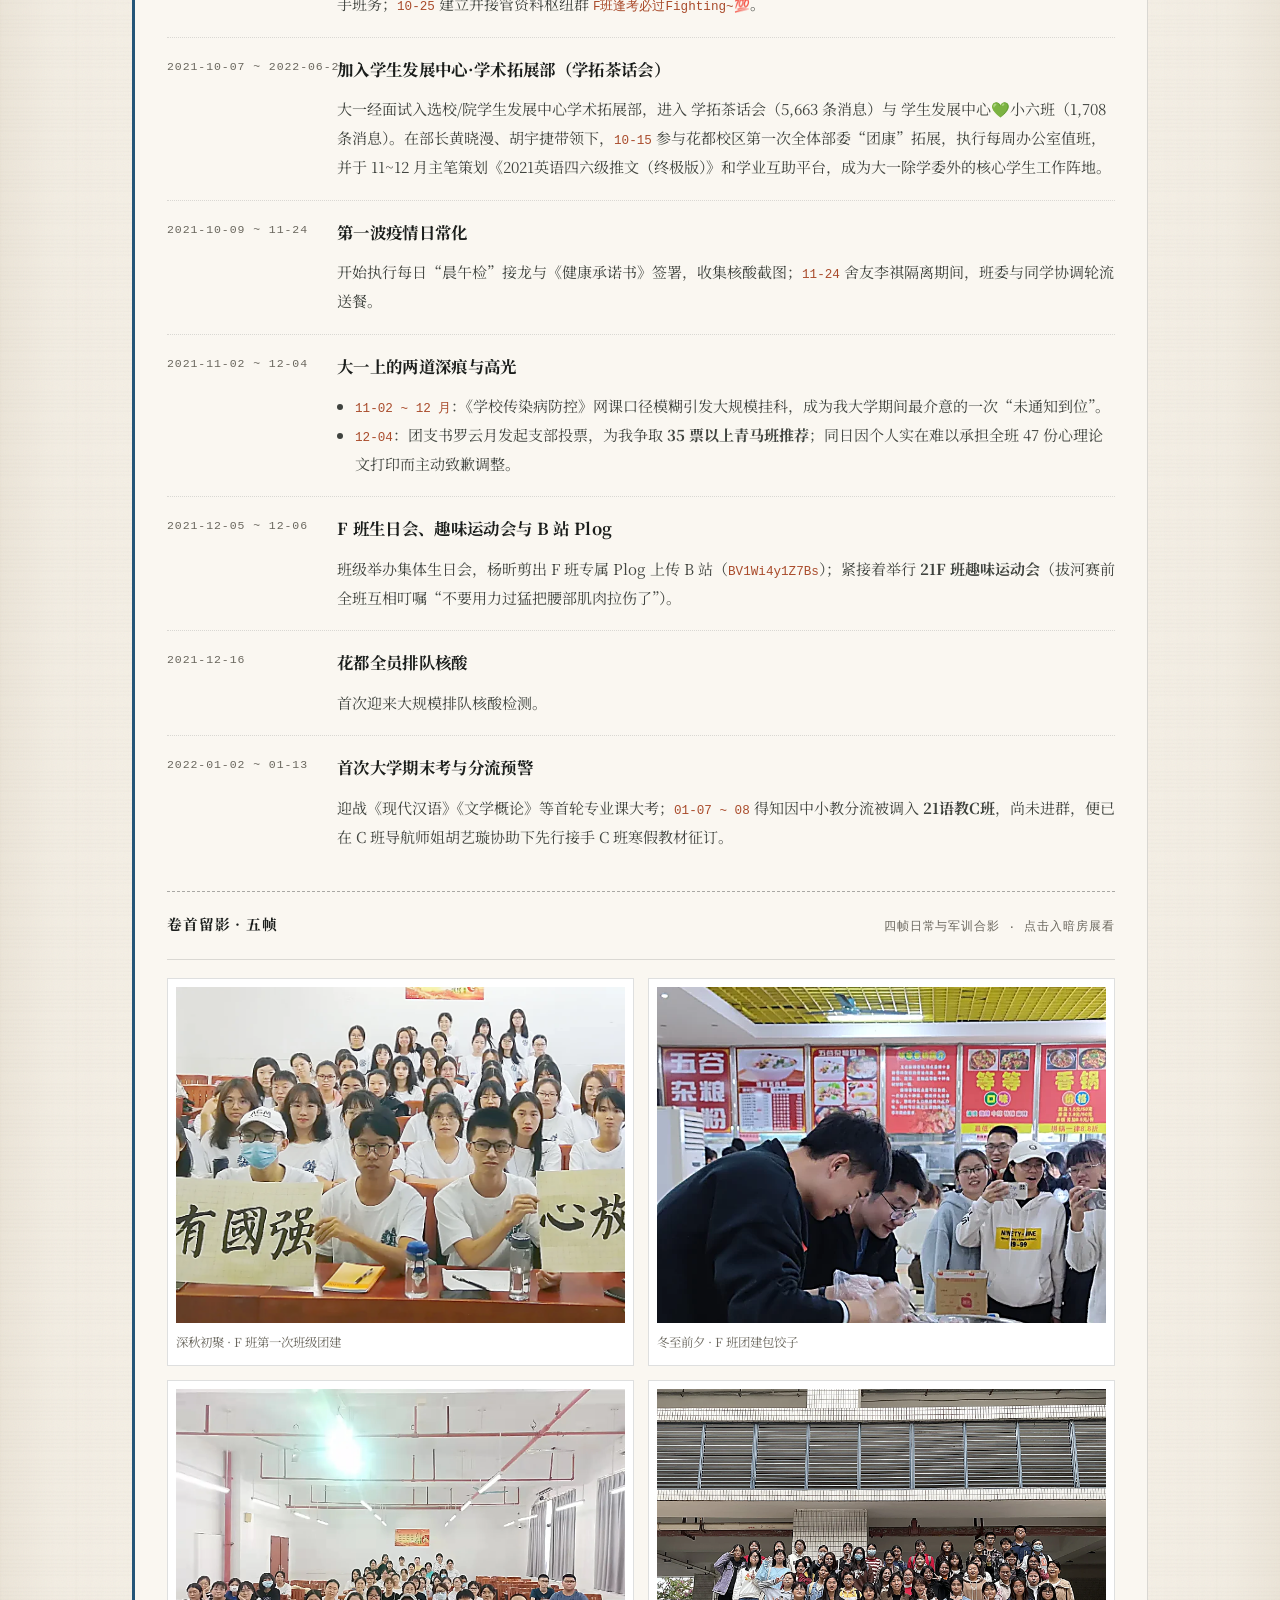
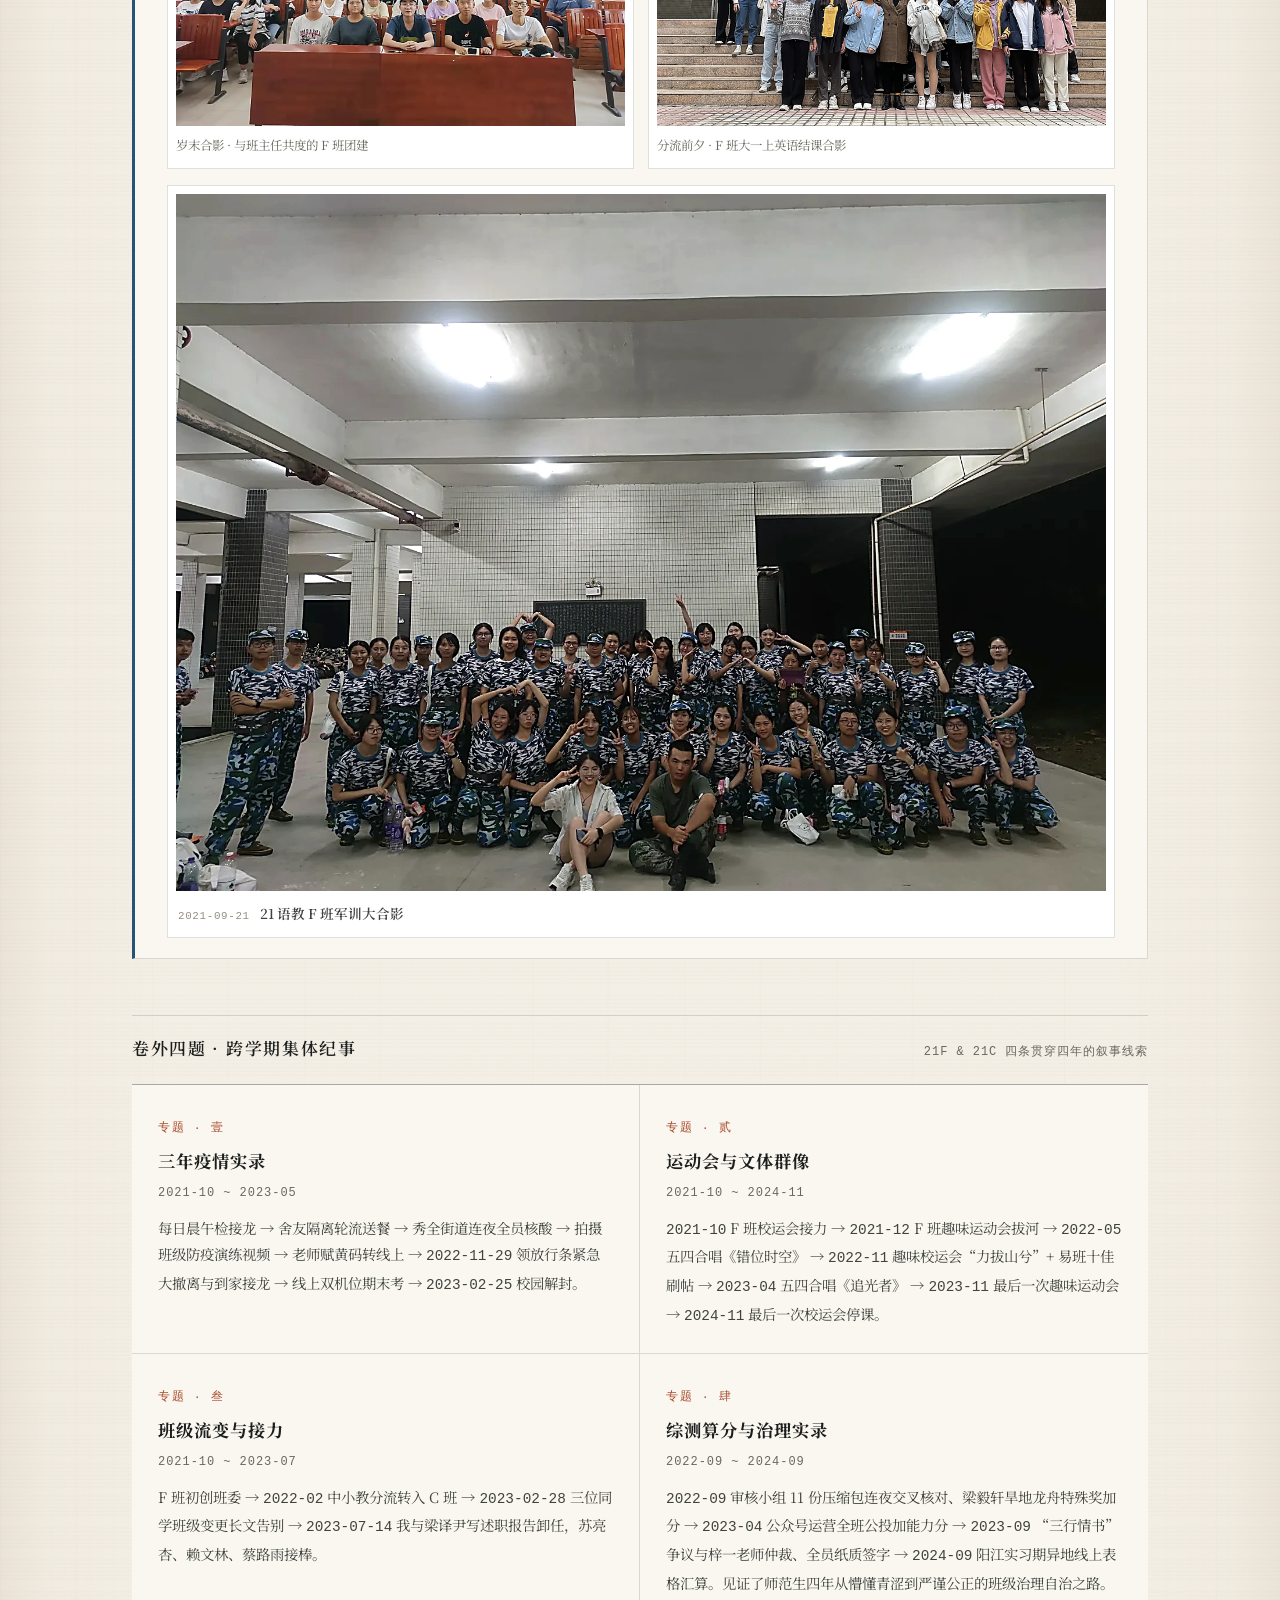
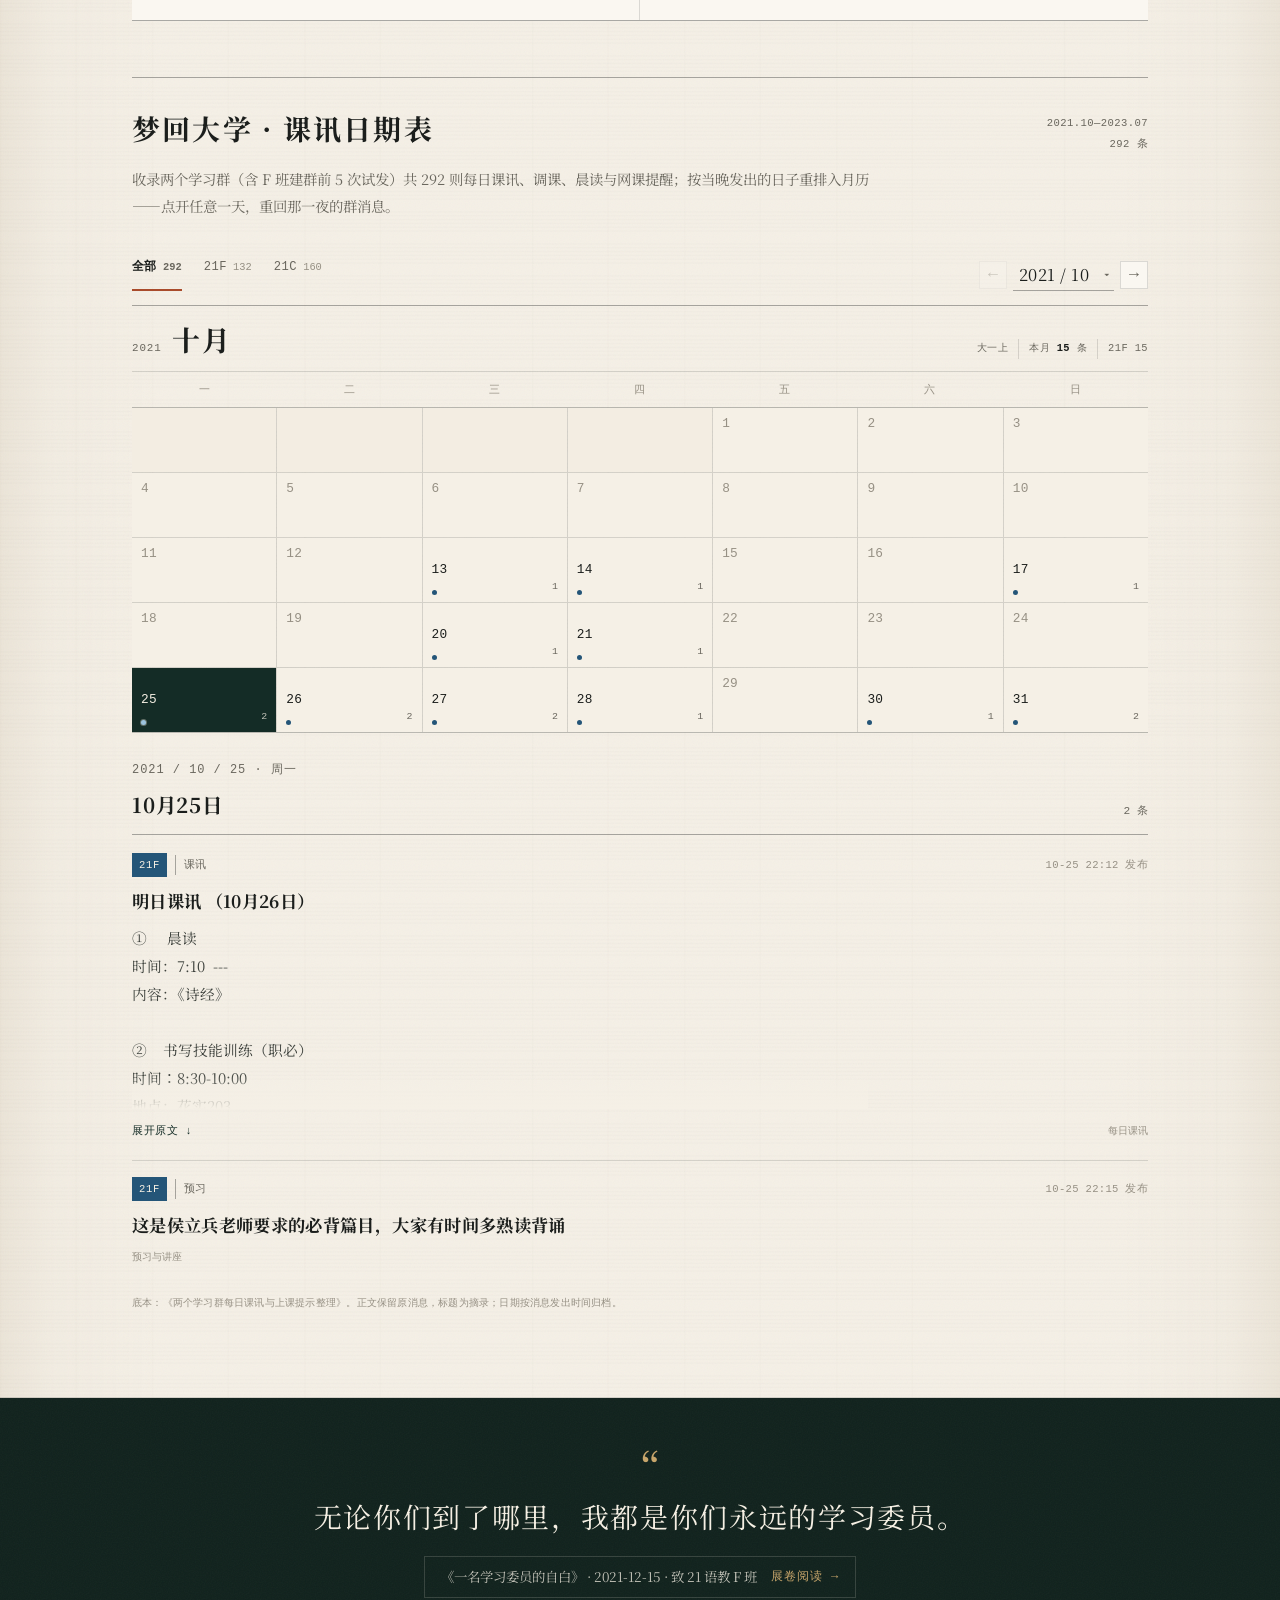
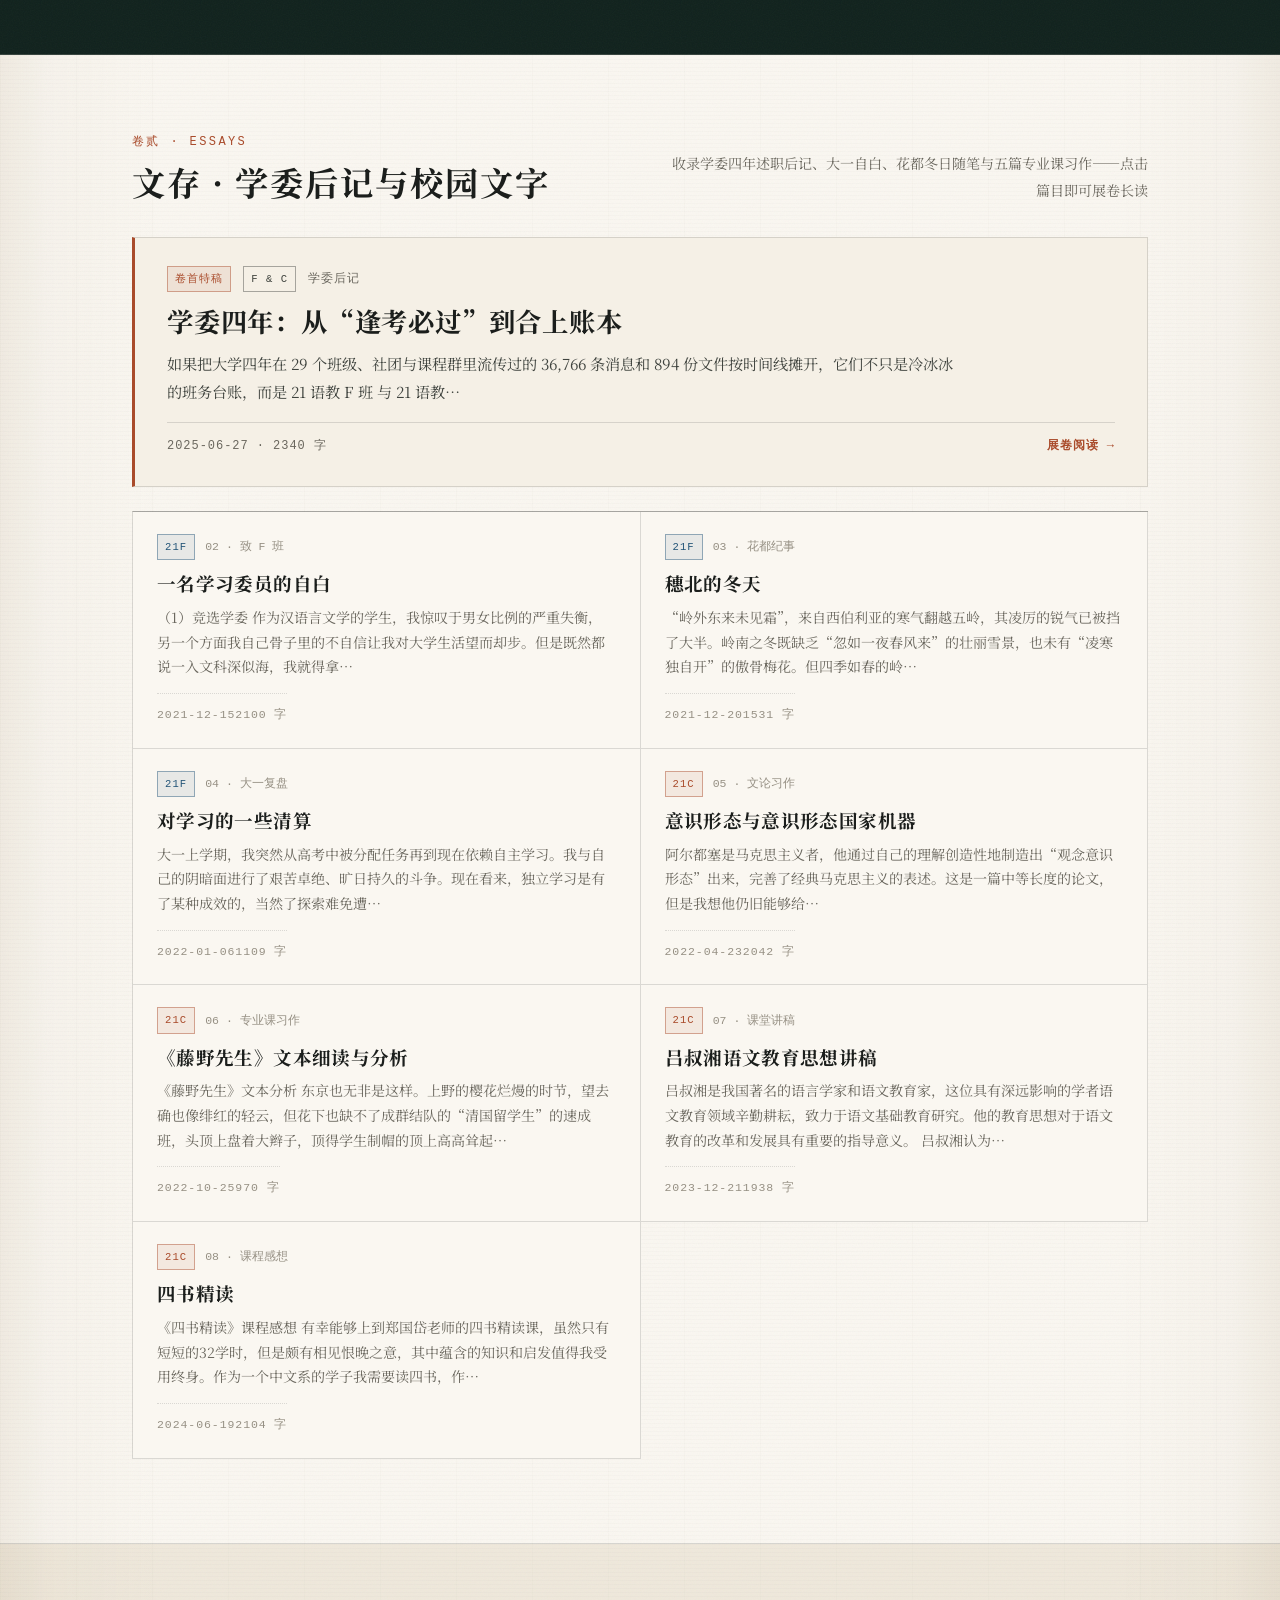
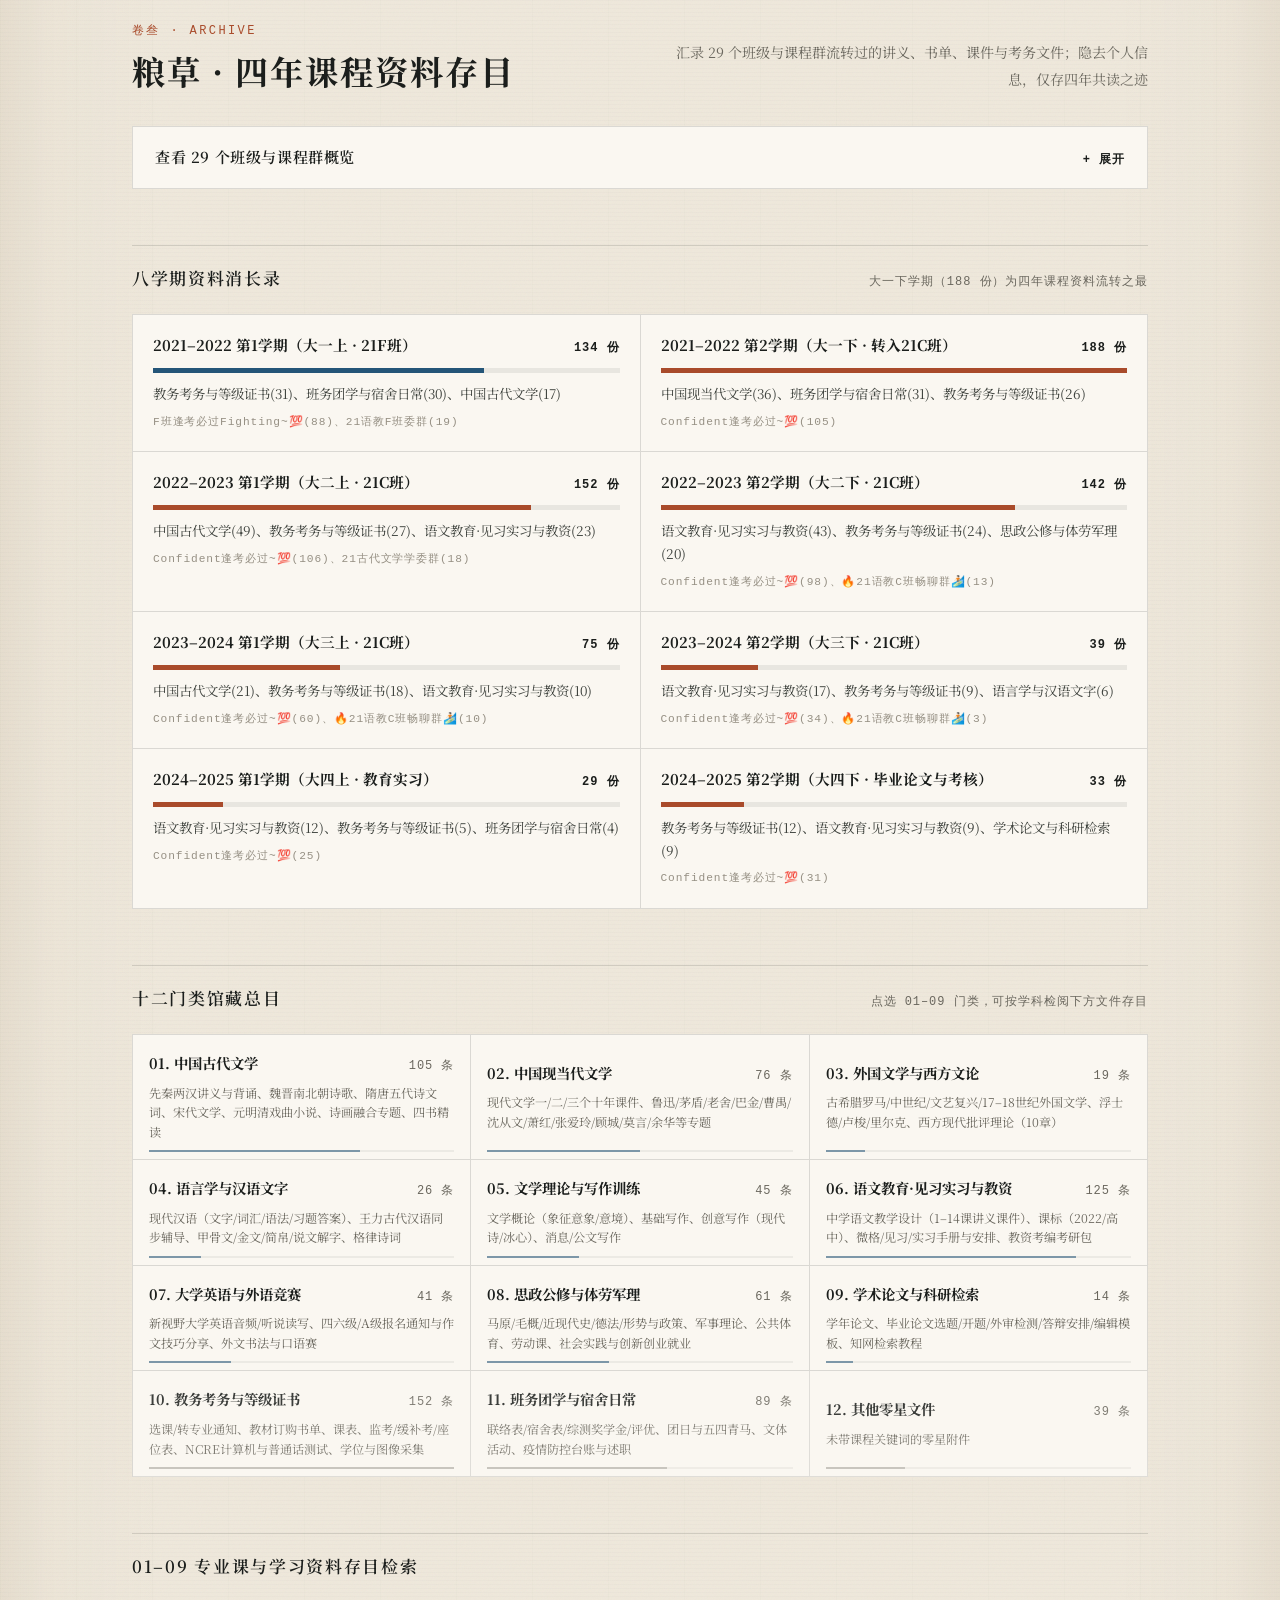
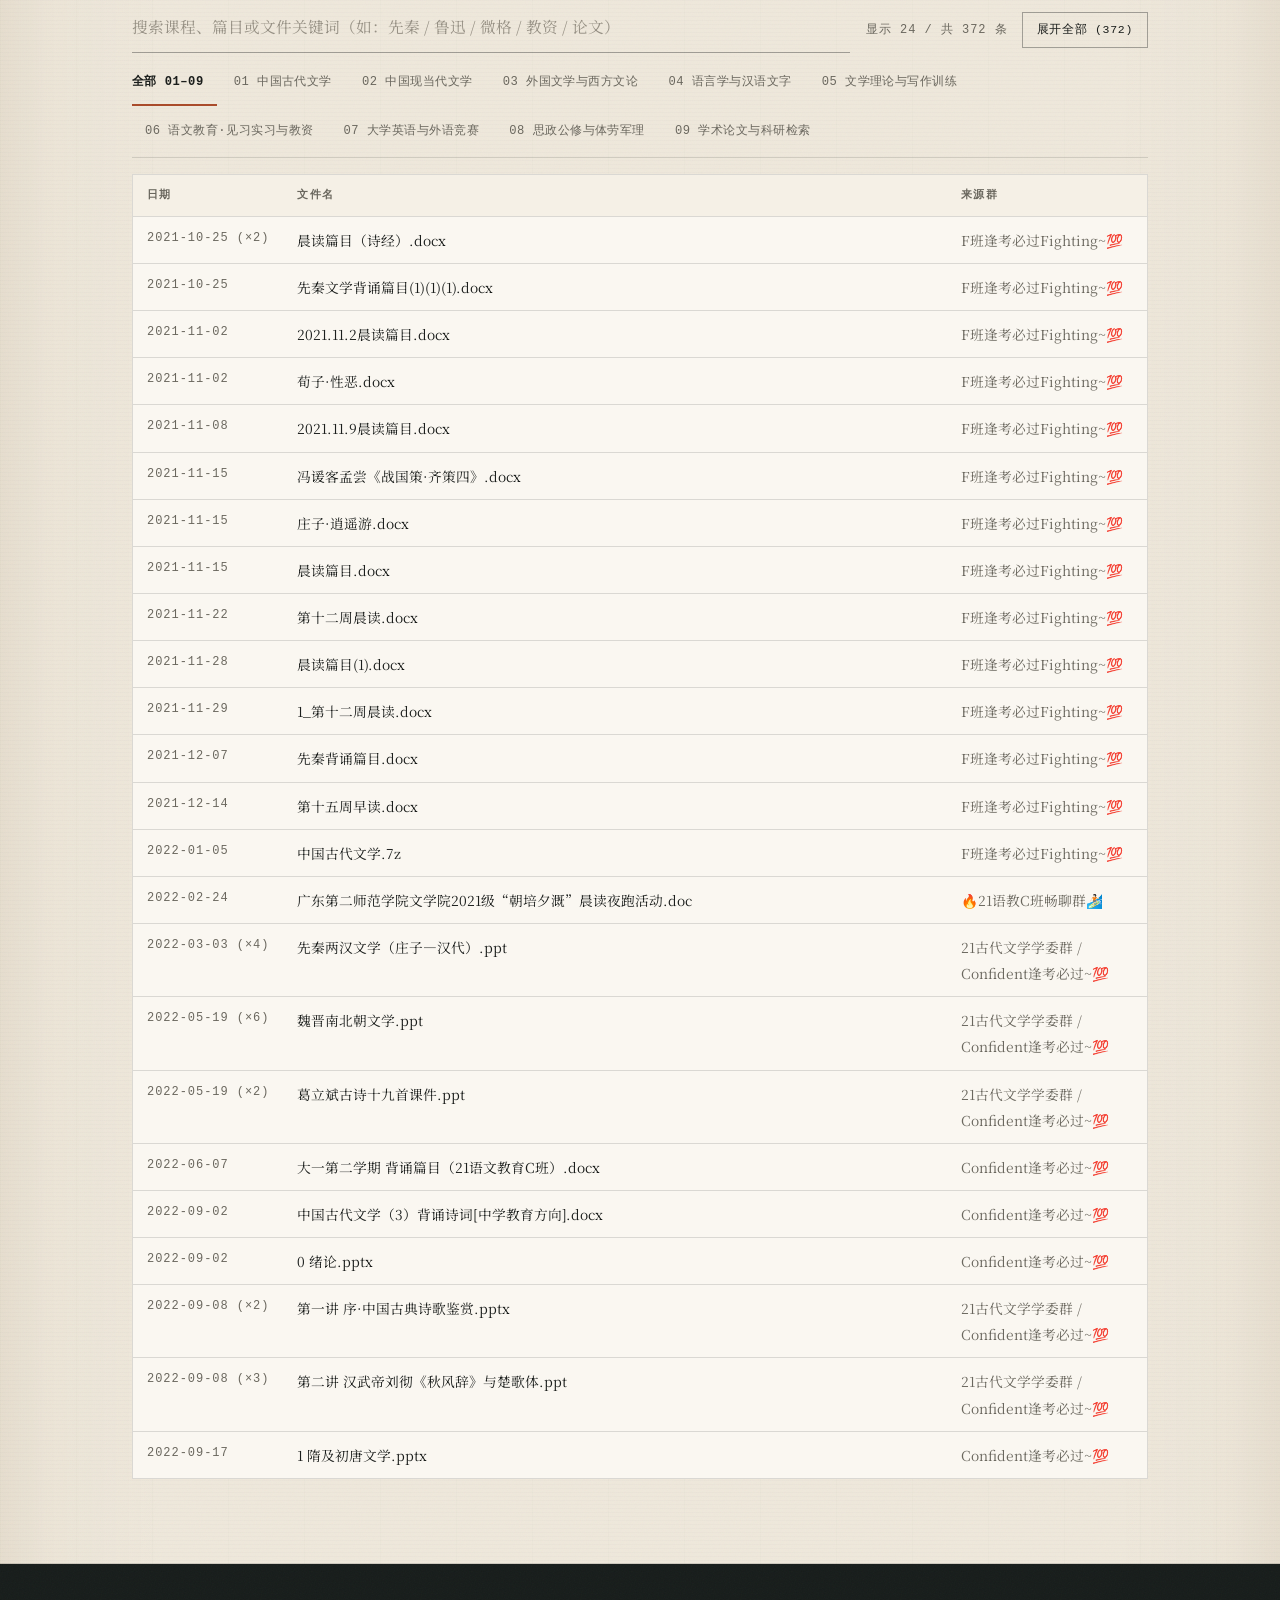
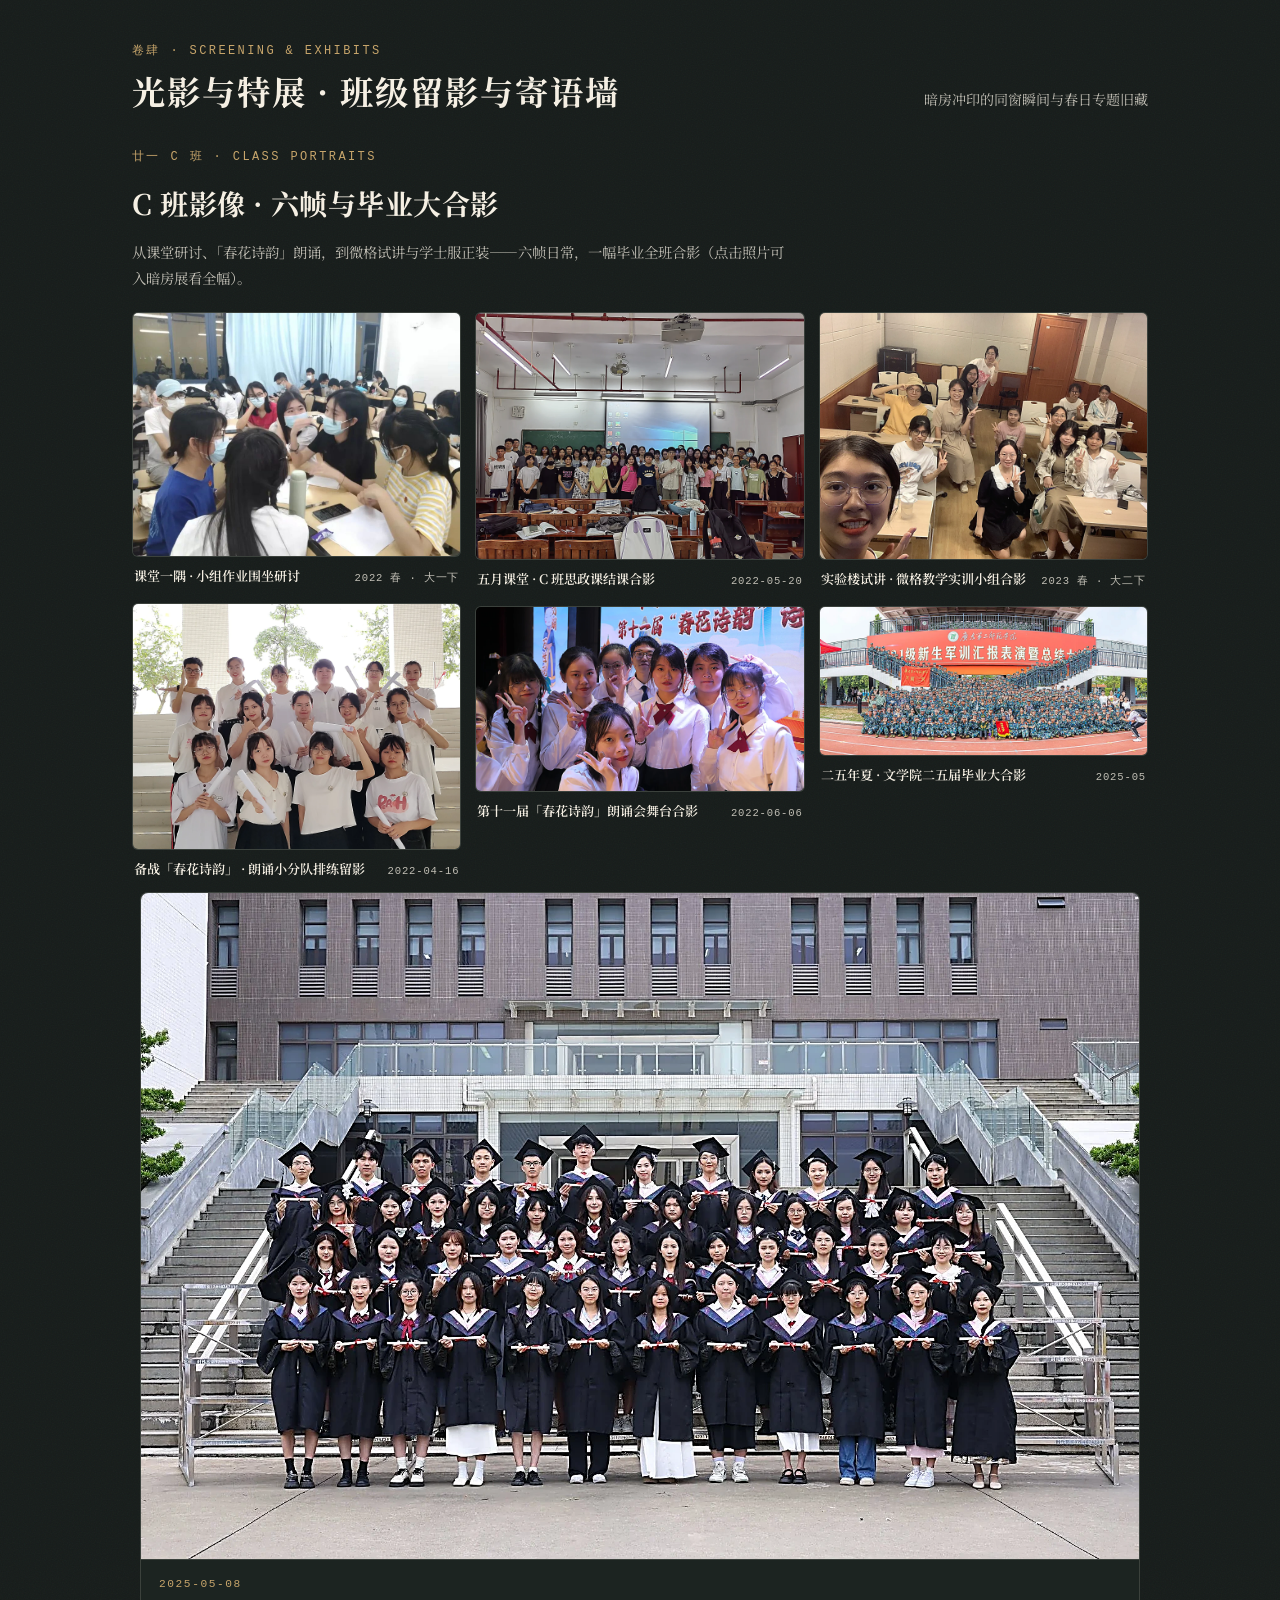
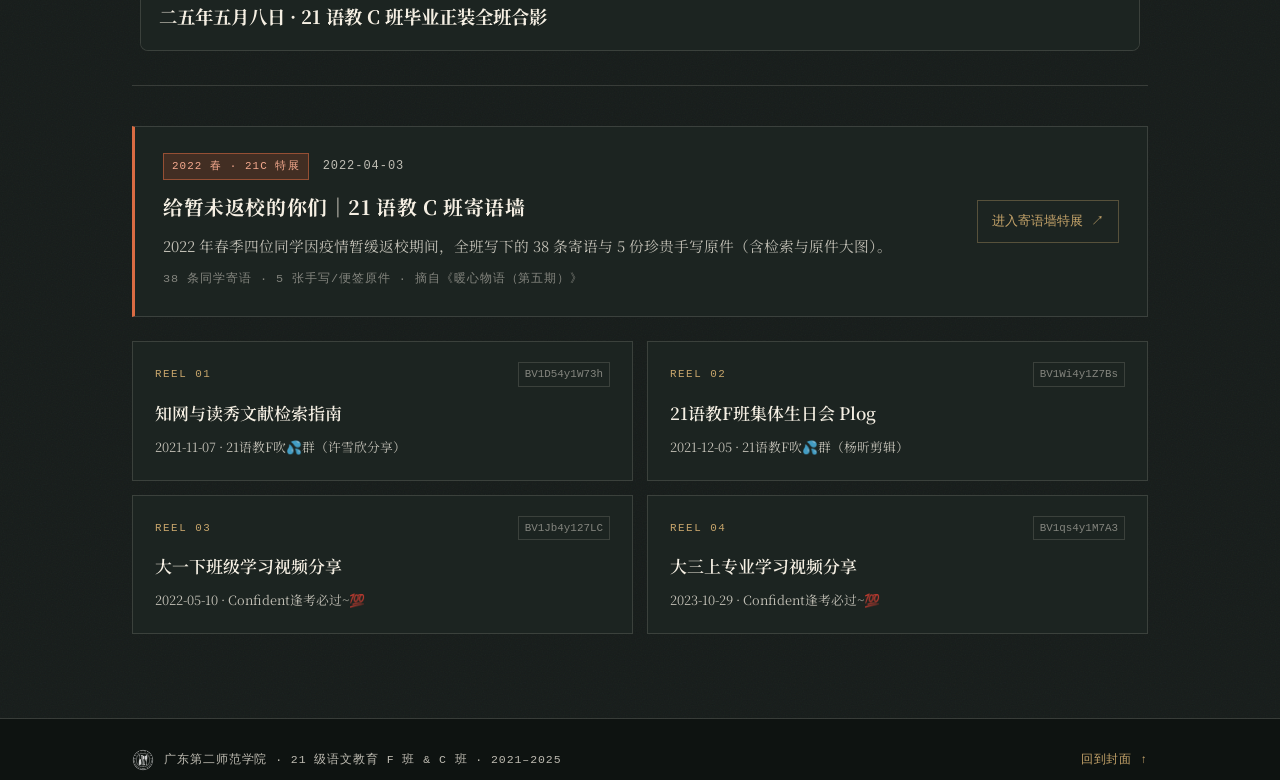
==== commit 1c9755e1: "copy: refine section headings, unify chronicle to first-person, and polish photo captions" ====
--- a/site/index.html
+++ b/site/index.html
@@ -4,11 +4,11 @@
 <meta charset="utf-8">
 <meta name="viewport" content="width=device-width, initial-scale=1">
 <title>文院书简 · 21语教 F &amp; C 班四年纪念册（2021–2025）</title>
-<meta name="description" content="2021–2025 广东第二师范学院 21级语文教育 F 班与 C 班大学四年编年大事记、学委手记与专业课程资料博物馆。">
+<meta name="description" content="2021–2025 广东第二师范学院 21级语文教育 F 班与 C 班大学四年编年大事记、每日课讯、校园文存与课程资料旧藏。">
 <meta name="robots" content="noindex, nofollow">
 <meta property="og:type" content="website">
 <meta property="og:title" content="文院书简 · 21语教 F &amp; C 班四年纪念册（2021–2025）">
-<meta property="og:description" content="花都校道、逢考必过与共同走过的四年纸页：五卷大事记、寄语墙特展、校园文存与课程资料索引。">
+<meta property="og:description" content="花都校道、逢考必过与共同走过的四年纸页：五卷大事记、每日课讯、寄语墙特展、校园文存与课程资料存目。">
 <link rel="icon" href="assets/favicon.svg" type="image/svg+xml">
 <meta name="theme-color" content="#142C26">
 <link rel="preconnect" href="https://fonts.googleapis.com">
@@ -41,7 +41,7 @@
     <div class="wrap hero-inner">
       <div class="hero-masthead">
         <img class="gdei-logo" src="assets/gdei-logo.png" alt="广东第二师范学院">
-        <span class="mono hero-cat">ARCHIVE · 2021–2025 · 花都校区</span>
+        <span class="mono hero-cat">校刊存卷 · 2021–2025 · 花都校区</span>
       </div>
 
       <div class="hero-spread">
@@ -89,18 +89,18 @@
     <div class="wrap">
       <div class="sec-head">
         <div>
-          <span class="sec-kicker mono">01 / CHRONICLE</span>
+          <span class="sec-kicker mono">卷壹 · CHRONICLE</span>
           <h2>编年 · 五卷大事记</h2>
         </div>
-        <p class="sec-desc">按学年分卷翻阅的集体足迹（2021–2025），支持切换单卷或通览全篇</p>
+        <p class="sec-desc">自二一年秋入花都，至二五年夏散作星火——按学年分卷编次的四年同窗足迹</p>
       </div>
 
       <div class="filter-tabs" id="vol-tabs" role="tablist" aria-label="学年卷次筛选"></div>
       <div class="timeline" id="timeline-list"></div>
 
       <div class="sub-head">
-        <h3>四大集体专题切片</h3>
-        <span class="mono muted">21F & 21C 跨学期档案汇编</span>
+        <h3>卷外四题 · 跨学期集体纪事</h3>
+        <span class="mono muted">21F & 21C 四条贯穿四年的叙事线索</span>
       </div>
       <div class="theme-grid" id="theme-grid"></div>
       <div class="notice-section" id="schedule-container">
@@ -115,9 +115,9 @@
           <h3>梦回大学 · 课讯日期表</h3>
           <span class="notice-head-meta mono" id="notice-meta"><span>2021.10—2023.07</span><span>292 条</span></span>
         </div>
-        <p class="notice-desc">2021.10—2023.07，两个学习群及 F 班建群前的 <span id="notice-total">292</span> 条课讯、调课、晨读与网课提示<span class="notice-nowrap">（含 5 条建群前试发）</span>；<span class="notice-nowrap">按消息发出的日子</span>重排成一张可以翻回去的日历。点开某一天，回到当晚的群消息。</p>
+        <p class="notice-desc">收录两个学习群<span class="notice-nowrap">（含 F 班建群前 5 次试发）</span>共 <span id="notice-total">292</span> 则每日课讯、调课、晨读与网课提醒；<span class="notice-nowrap">按当晚发出的日子</span>重排入月历——点开任意一天，重回那一夜的群消息。</p>
         <div id="notice-app"></div>
-        <p class="notice-source">底本：《两个学习群每日课讯与上课提示整理》。正文保留原消息，标题为摘录；日期按消息发出时间分组。</p>
+        <p class="notice-source">底本：《两个学习群每日课讯与上课提示整理》。正文保留原消息，标题为摘录；日期按消息发出时间归档。</p>
       </div>
     </div>
   </section>
@@ -144,10 +144,10 @@
     <div class="wrap">
       <div class="sec-head">
         <div>
-          <span class="sec-kicker mono">02 / ESSAYS</span>
+          <span class="sec-kicker mono">卷贰 · ESSAYS</span>
           <h2>文存 · 学委后记与校园文字</h2>
         </div>
-        <p class="sec-desc">点击篇目展卷阅读，支持独立链接分享与键盘翻页</p>
+        <p class="sec-desc">收录学委四年述职后记、大一自白、花都冬日随笔与五篇专业课习作——点击篇目即可展卷长读</p>
       </div>
       <div class="essay-lead" id="essay-lead"></div>
       <div class="essay-grid" id="essay-grid"></div>
@@ -165,10 +165,10 @@
     <div class="wrap">
       <div class="sec-head">
         <div>
-          <span class="sec-kicker mono">03 / ARCHIVE</span>
-          <h2>粮草 · 课程资料博物馆</h2>
-        </div>
-        <p class="sec-desc">仅收录公共班级与课程群流转记录，已过滤私聊及个人隐私文件</p>
+          <span class="sec-kicker mono">卷叁 · ARCHIVE</span>
+          <h2>粮草 · 四年课程资料存目</h2>
+        </div>
+        <p class="sec-desc">汇录 29 个班级与课程群流转过的讲义、书单、课件与考务文件；隐去个人信息，仅存四年共读之迹</p>
       </div>
 
       <div class="collapsible-box">
@@ -195,19 +195,19 @@
       </div>
 
       <div class="sub-head">
-        <h3>八学期文件流转曲线</h3>
-        <span class="mono muted">大一下（188 份）为全周期课程资料峰值</span>
+        <h3>八学期资料消长录</h3>
+        <span class="mono muted">大一下学期（188 份）为四年课程资料流转之最</span>
       </div>
       <div class="semester-grid" id="semester-grid"></div>
 
       <div class="sub-head">
-        <h3>12 大板块分布概览</h3>
-        <span class="mono muted">点击 01–09 板块可筛选下方文件清单</span>
+        <h3>十二门类馆藏总目</h3>
+        <span class="mono muted">点选 01–09 门类，可按学科检阅下方文件存目</span>
       </div>
       <div class="cat-chips" id="cat-chips"></div>
 
       <div class="sub-head">
-        <h3>01–09 专业课与学习文件检索</h3>
+        <h3>01–09 专业课与学习资料存目检索</h3>
       </div>
       <div class="archive-toolbar">
         <div class="search-wrap">
@@ -250,16 +250,16 @@
     <div class="wrap">
       <div class="sec-head">
         <div>
-          <span class="sec-kicker mono">04 / SCREENING & EXHIBITS</span>
-          <h2>光影与特展 · 寄语墙与纪念影像</h2>
-        </div>
-        <p class="sec-desc">暗房放映与班级专题留存</p>
+          <span class="sec-kicker mono">卷肆 · SCREENING & EXHIBITS</span>
+          <h2>光影与特展 · 班级留影与寄语墙</h2>
+        </div>
+        <p class="sec-desc">暗房冲印的同窗瞬间与春日专题旧藏</p>
       </div>
       <div class="cwall" id="cwall">
         <div class="cwall-head">
-          <span class="sec-kicker mono">21C · CLASS PORTRAITS</span>
+          <span class="sec-kicker mono">廿一 C 班 · CLASS PORTRAITS</span>
           <h3>C 班影像 · 六帧与毕业大合影</h3>
-          <p>从小组作业、诗歌朗诵，到大二微格教学与毕业正装——六帧日常，一张全班合影（点击任意照片可暗房放大检视完整画幅）。</p>
+          <p>从课堂研讨、「春花诗韵」朗诵，到微格试讲与学士服正装——六帧日常，一幅毕业全班合影（点击照片可入暗房展看全幅）。</p>
         </div>
         <div class="cwall-grid" id="cwall-grid"></div>
         <figure class="cwall-feature" id="cwall-feature"></figure>
